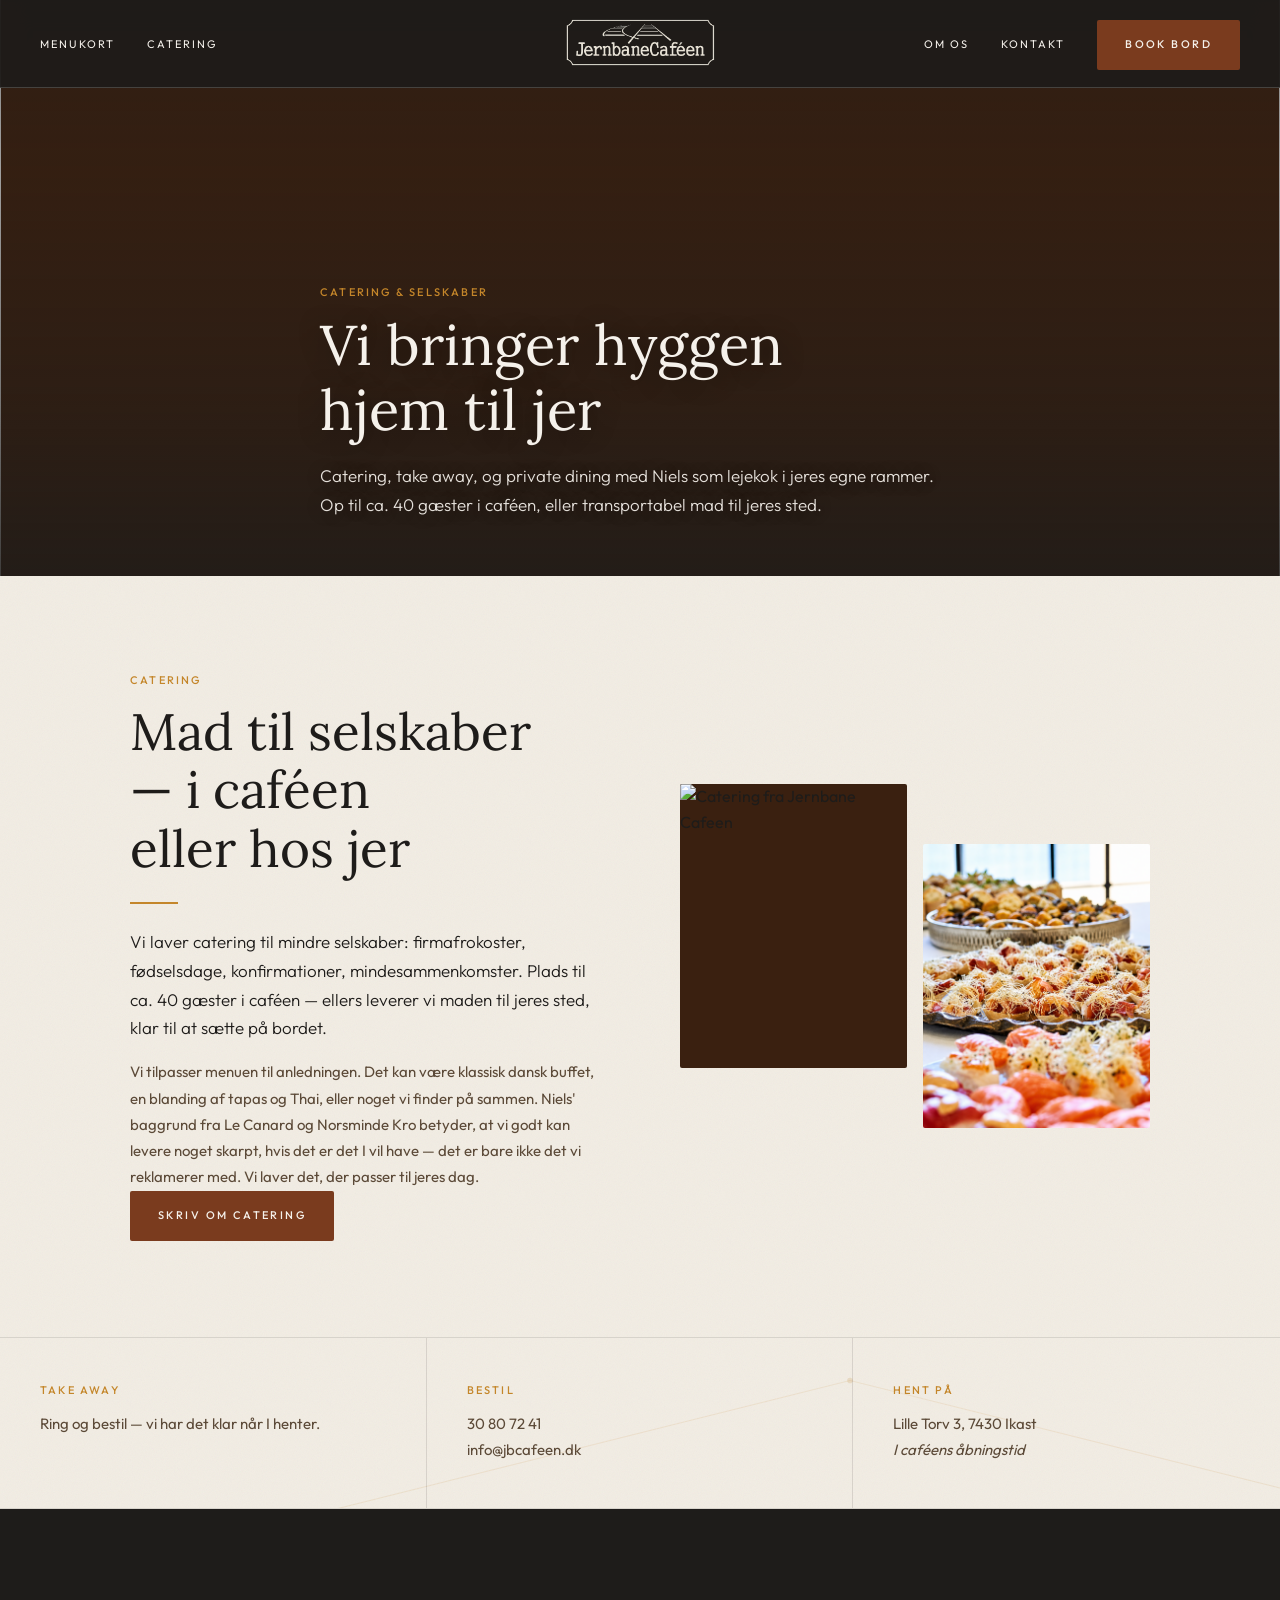
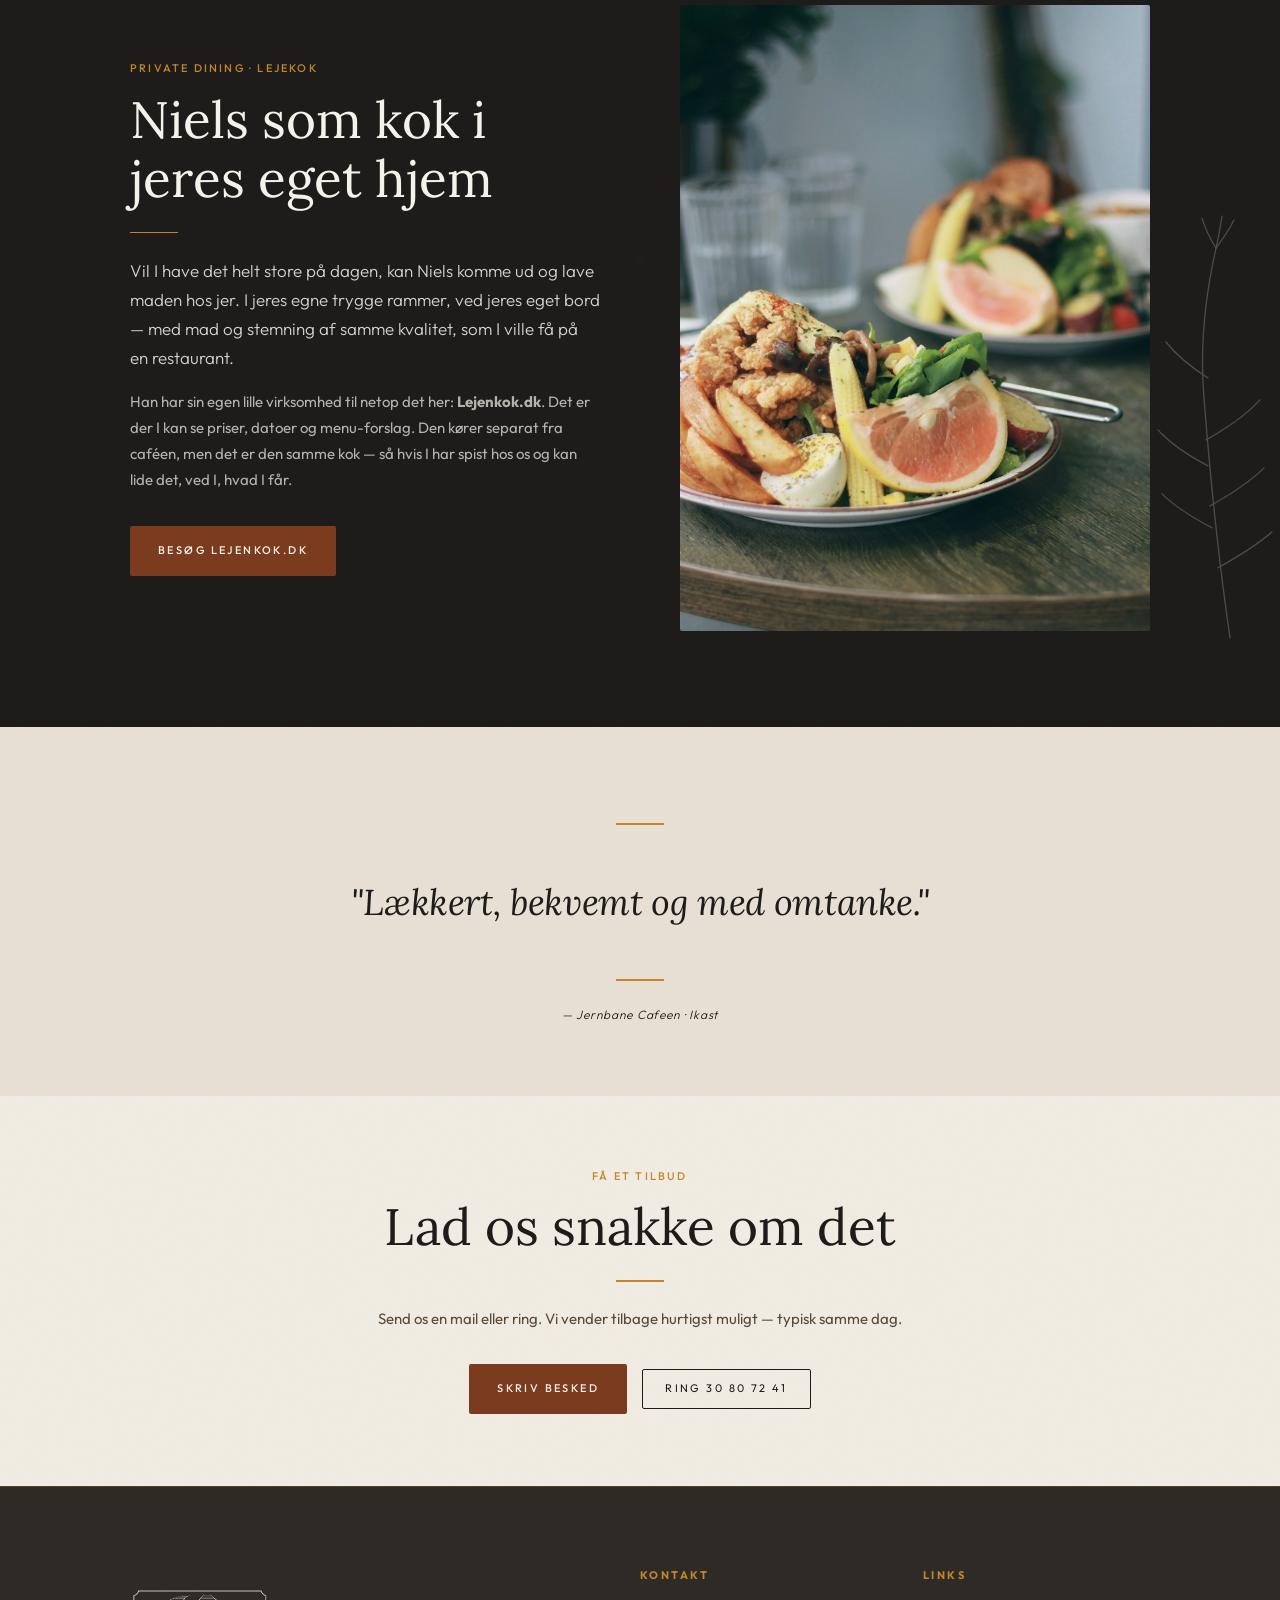
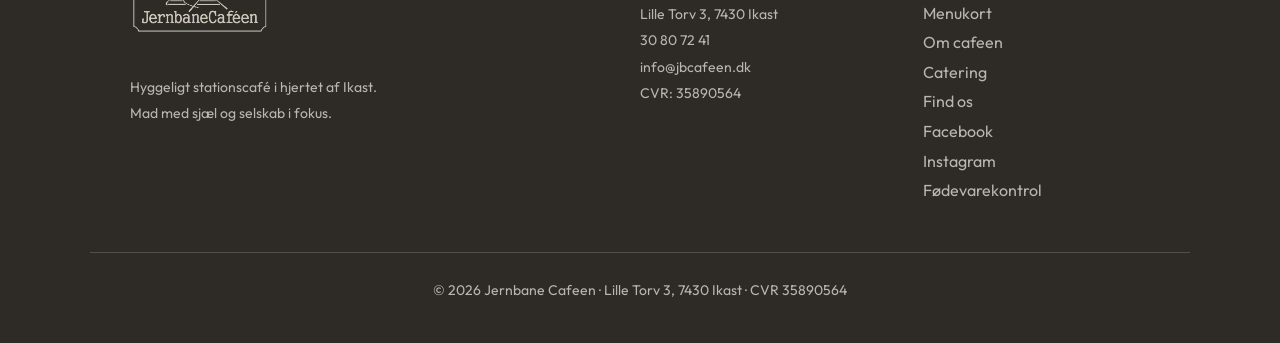
==== catering.html @ 991ec47a "[verified] Add Jernbanecafeen SEO go-live package" ====
<!DOCTYPE html>
<html lang="da">
<head>
  <meta charset="UTF-8">
  <meta name="viewport" content="width=device-width, initial-scale=1.0">
  <title>Catering, private dining og lejekok — Jernbane Cafeen i Ikast</title>
  <meta name="description" content="Catering til selskaber, take away og private dining med Niels som lejekok i jeres hjem. Plads til ca. 40 gæster i caféen. Lille Torv 3, 7430 Ikast.">
  <link rel="canonical" href="https://jbcafeen.dk/catering.html">
  <meta property="og:type" content="website">
  <meta property="og:locale" content="da_DK">
  <meta property="og:site_name" content="Jernbane Cafeen">
  <meta property="og:url" content="https://jbcafeen.dk/catering.html">
  <meta property="og:title" content="Catering, private dining og lejekok — Jernbane Cafeen i Ikast">
  <meta property="og:description" content="Catering, take away og private dining til selskaber i caféen eller hos jer.">
  <meta property="og:image" content="https://jbcafeen.dk/billeder/mad-catering.png">
  <meta property="og:image:alt" content="Catering fra Jernbane Cafeen">
  <script type="application/ld+json">
  {
    "@context": "https://schema.org",
    "@type": "Restaurant",
    "@id": "https://jbcafeen.dk/#restaurant",
    "name": "Jernbane Cafeen",
    "url": "https://jbcafeen.dk/",
    "image": "https://jbcafeen.dk/billeder/hero-facade.png",
    "telephone": "+45 30 80 72 41",
    "email": "info@jbcafeen.dk",
    "address": {"@type": "PostalAddress", "streetAddress": "Lille Torv 3", "postalCode": "7430", "addressLocality": "Ikast", "addressCountry": "DK"},
    "geo": {"@type": "GeoCoordinates", "latitude": 56.14471, "longitude": 9.155242},
    "openingHoursSpecification": [
      {"@type": "OpeningHoursSpecification", "dayOfWeek": "Wednesday", "opens": "16:00", "closes": "20:00"},
      {"@type": "OpeningHoursSpecification", "dayOfWeek": ["Thursday", "Friday"], "opens": "12:00", "closes": "20:00"},
      {"@type": "OpeningHoursSpecification", "dayOfWeek": "Saturday", "opens": "12:00", "closes": "20:00"},
      {"@type": "OpeningHoursSpecification", "dayOfWeek": "Sunday", "opens": "12:00", "closes": "19:00"}
    ],
    "servesCuisine": ["Thai", "Danish"],
    "sameAs": ["https://www.instagram.com/jernbanecafeen_7430_ikast/", "https://www.findsmiley.dk/1355830"]
  }
  </script>
  <link rel="preconnect" href="https://fonts.googleapis.com">
  <link rel="preconnect" href="https://fonts.gstatic.com" crossorigin>
  <link href="https://fonts.googleapis.com/css2?family=Lora:ital,wght@0,400;0,500;1,400;1,500&family=Outfit:wght@300;400;500&display=swap" rel="stylesheet">
  <link rel="stylesheet" href="style.css">
</head>
<body>

  <!-- NAV -->
  <header class="nav" role="banner">
    <div class="nav-left">
      <a data-cms="linktekst" href="menu.html" class="nav-link">Menukort</a>
      <a data-cms="linktekst-2" href="catering.html" class="nav-link" aria-current="page">Catering</a>
    </div>
    <a href="index.html#top" class="nav-logo-link">
      <img data-cms="billede" src="billeder/jernbane-logo-lys.png" alt="Jernbane Cafeen" class="nav-logo" id="navLogo">
    </a>
    <div class="nav-right">
      <a data-cms="linktekst-3" href="om-os.html" class="nav-link">Om os</a>
      <a data-cms="linktekst-4" href="index.html#kontakt" class="nav-link">Kontakt</a>
      <a data-cms="linktekst-5" href="index.html#kontakt" class="btn-solid">Book bord</a>
    </div>
    <button class="burger" aria-label="Åbn menu" aria-expanded="false">
      <span></span><span></span><span></span>
    </button>
  </header>

  <main id="top">

    <!-- 1. SUBPAGE HERO -->
    <section class="subpage-hero" data-tone="dark" aria-label="Catering">
      <img data-cms="billede-2" src="billeder/mad-catering.png" alt="" data-parallax="0.10" style="background:#3A2010">
      <div class="subpage-hero-overlay"></div>
      <div class="subpage-hero-content reveal">
        <p data-cms="tekst" class="eyebrow">Catering & selskaber</p>
        <h1 data-cms="overskrift">Vi bringer hyggen hjem til jer</h1>
        <p data-cms="tekst-2" class="body-lg">Catering, take away, og private dining med Niels som lejekok i jeres egne rammer. Op til ca. 40 gæster i caféen, eller transportabel mad til jeres sted.</p>
      </div>
    </section>

    <!-- 2. CATERING -->
    <section class="section-pad" id="catering-tilbud" aria-label="Catering">
      <div class="col-wide om-grid">
        <div class="om-text reveal">
          <p data-cms="tekst-3" class="eyebrow">Catering</p>
          <h2 data-cms="overskrift-2">Mad til selskaber — i caféen eller hos jer</h2>
          <div class="separator"></div>
          <p data-cms="tekst-4" class="body-lg">Vi laver catering til mindre selskaber: firmafrokoster, fødselsdage, konfirmationer, mindesammenkomster. Plads til ca. 40 gæster i caféen — ellers leverer vi maden til jeres sted, klar til at sætte på bordet.</p>
          <p data-cms="tekst-5" class="body">Vi tilpasser menuen til anledningen. Det kan være klassisk dansk buffet, en blanding af tapas og Thai, eller noget vi finder på sammen. Niels' baggrund fra Le Canard og Norsminde Kro betyder, at vi godt kan levere noget skarpt, hvis det er det I vil have — det er bare ikke det vi reklamerer med. Vi laver det, der passer til jeres dag.</p>
          <a data-cms="linktekst-6" href="mailto:info@jbcafeen.dk?subject=Catering-forespørgsel" class="btn-solid">Skriv om catering</a>
        </div>
        <div class="pair offset-right reveal" data-delay="2">
          <div class="pair-frame">
            <img data-cms="billede-3" src="billeder/mad-catering.png" alt="Catering fra Jernbane Cafeen" loading="lazy" style="background:#3A2010">
          </div>
          <div class="pair-frame">
            <img data-cms="billede-4" src="billeder/mad-catering2.png" alt="Catering opstilling" loading="lazy" style="background:#2E2A26">
          </div>
        </div>
      </div>
    </section>

    <!-- 3. TAKE AWAY STRIP -->
    <section class="info-strip" aria-label="Take away">
      <div class="reveal" data-delay="1">
        <p data-cms="tekst-6" class="eyebrow">Take away</p>
        <p data-cms="tekst-7" class="body">Ring og bestil — vi har det klar når I henter.</p>
      </div>
      <div class="reveal" data-delay="2">
        <p data-cms="tekst-8" class="eyebrow">Bestil</p>
        <p data-cms="tekst-9" class="body"><a href="tel:30807241">30 80 72 41</a><br><a href="mailto:info@jbcafeen.dk">info@jbcafeen.dk</a></p>
      </div>
      <div class="reveal" data-delay="3">
        <p data-cms="tekst-10" class="eyebrow">Hent på</p>
        <p data-cms="tekst-11" class="body">Lille Torv 3, 7430 Ikast<br><em>I caféens åbningstid</em></p>
      </div>
    </section>

    <!-- 4. PRIVATE DINING / LEJEKOK -->
    <section class="catering-section section-pad" id="lejekok" data-tone="dark" aria-label="Private dining og lejekok">
      <div class="col-wide catering-grid">
        <div class="catering-text reveal-left">
          <p data-cms="tekst-12" class="eyebrow">Private dining · Lejekok</p>
          <h2 data-cms="overskrift-3">Niels som kok i jeres eget hjem</h2>
          <div class="separator"></div>
          <p data-cms="tekst-13" class="body-lg">Vil I have det helt store på dagen, kan Niels komme ud og lave maden hos jer. I jeres egne trygge rammer, ved jeres eget bord — med mad og stemning af samme kvalitet, som I ville få på en restaurant.</p>
          <p data-cms="tekst-14" class="body">Han har sin egen lille virksomhed til netop det her: <strong>Lejenkok.dk</strong>. Det er der I kan se priser, datoer og menu-forslag. Den kører separat fra caféen, men det er den samme kok — så hvis I har spist hos os og kan lide det, ved I, hvad I får.</p>
          <a data-cms="linktekst-7" href="https://www.lejenkok.dk" target="_blank" rel="noopener" class="btn-solid">Besøg Lejenkok.dk</a>
        </div>
        <div class="catering-image reveal-right">
          <div class="pair-frame">
            <img data-cms="billede-5" src="billeder/mad-restaurant.jpg" alt="Privat dining" loading="lazy" style="background:#2E2A26">
          </div>
        </div>
      </div>
    </section>

    <!-- 5. CITAT -->
    <section class="quote-section section-pad">
      <div class="col-narrow reveal">
        <div class="separator separator-center"></div>
        <blockquote data-cms="citat" class="quote-text">
          <em>"Lækkert, bekvemt og med omtanke."</em>
        </blockquote>
        <div class="separator separator-center"></div>
        <p data-cms="tekst-15" class="caption">— Jernbane Cafeen · Ikast</p>
      </div>
    </section>

    <!-- 6. CTA -->
    <section class="section-pad-sm" aria-label="Få et tilbud">
      <div class="col-narrow" style="text-align:center">
        <p data-cms="tekst-16" class="eyebrow">Få et tilbud</p>
        <h2 data-cms="overskrift-4">Lad os snakke om det</h2>
        <div class="separator separator-center"></div>
        <p data-cms="tekst-17" class="body">Send os en mail eller ring. Vi vender tilbage hurtigst muligt — typisk samme dag.</p>
        <p data-cms="tekst-18" style="margin-top:32px">
          <a href="mailto:info@jbcafeen.dk?subject=Catering-forespørgsel" class="btn-solid" style="margin-right:12px">Skriv besked</a>
          <a href="tel:30807241" class="btn-outline" style="border-color:var(--c-ink); color:var(--c-ink)">Ring 30 80 72 41</a>
        </p>
      </div>
    </section>

  </main>

  <!-- FOOTER -->
  <footer class="footer" data-tone="dark" aria-label="Sidefod">
    <div class="footer-grid">
      <div>
        <img data-cms="billede-6" src="billeder/jernbane-logo-creme.png" alt="Jernbane Cafeen" class="footer-logo">
        <p data-cms="tekst-19">Hyggeligt stationscafé i hjertet af Ikast.<br>Mad med sjæl og selskab i fokus.</p>
      </div>
      <div>
        <h4 data-cms="lille-overskrift">Kontakt</h4>
        <address>
          Lille Torv 3, 7430 Ikast<br>
          <a data-cms="linktekst-8" href="tel:30807241">30 80 72 41</a><br>
          <a data-cms="linktekst-9" href="mailto:info@jbcafeen.dk">info@jbcafeen.dk</a><br>
          CVR: 35890564
        </address>
      </div>
      <div>
        <h4 data-cms="lille-overskrift-2">Links</h4>
        <nav aria-label="Footer navigation">
          <a data-cms="linktekst-10" href="menu.html">Menukort</a>
          <a data-cms="linktekst-11" href="om-os.html">Om cafeen</a>
          <a data-cms="linktekst-12" href="catering.html">Catering</a>
          <a data-cms="linktekst-13" href="index.html#kontakt">Find os</a>
          <a data-cms="linktekst-14" href="https://www.facebook.com/profile.php?id=100094077635043" target="_blank" rel="noopener">Facebook</a>
          <a data-cms="linktekst-15" href="https://www.instagram.com/jernbanecafeen_7430_ikast/" target="_blank" rel="noopener">Instagram</a>
          <a data-cms="linktekst-16" href="https://www.findsmiley.dk/1355830" target="_blank" rel="noopener">Fødevarekontrol</a>
        </nav>
      </div>
    </div>
    <div class="footer-bottom">
      <p data-cms="tekst-20">&copy; 2026 Jernbane Cafeen · Lille Torv 3, 7430 Ikast · CVR 35890564</p>
    </div>
  </footer>

  <script src="main.js"></script>
</body>
</html>
---- style.css ----
/* ===== RESET & BASE ===== */
*, *::before, *::after { box-sizing: border-box; margin: 0; padding: 0; }
html { scroll-behavior: smooth; }
body { font-family: var(--f-body); background: var(--c-cream); color: var(--c-ink); line-height: 1.6; }
img { display: block; max-width: 100%; }
a { text-decoration: none; color: inherit; }
button { cursor: pointer; border: none; background: none; font: inherit; }

/* ===== VARIABLER ===== */
:root {
  --c-cream:       #F2EDE4;
  --c-cream-warm:  #E8E0D4;
  --c-ink:         #1E1C1A;
  --c-ink-soft:    #5C4A38;
  --c-light-text:  #F5F1EB;
  --c-dark:        #1E1C1A;
  --c-mid:         #2E2A26;
  --c-accent:      #C4862A;
  --c-cta:         #7A3B1E;
  --c-rule:        rgba(30, 28, 26, 0.12);
  --c-rule-light:  rgba(245, 241, 235, 0.18);

  --f-display: "Lora", Georgia, serif;
  --f-body:    "Outfit", -apple-system, "Helvetica Neue", sans-serif;

  --nav-h: 88px;
  --ease:  cubic-bezier(0.33, 1, 0.68, 1);
  --t-fast: 0.3s var(--ease);
  --t-slow: 0.7s var(--ease);

  --space-xs:  8px;
  --space-sm:  16px;
  --space-md:  24px;
  --space-lg:  40px;
  --space-xl:  64px;
  --space-2xl: 96px;
}

/* ===== ANIMATIONER ===== */
@keyframes heroIn {
  from { opacity: 0; transform: translateY(20px); }
  to   { opacity: 1; transform: none; }
}
@keyframes scrollArrow {
  0%   { opacity: 0; transform: translateY(-20px); }
  40%  { opacity: 1; transform: translateY(0); }
  100% { opacity: 0; transform: translateY(20px); }
}

/* ===== SCROLL-REVEAL ===== */
.reveal {
  opacity: 0;
  transform: translateY(24px);
  transition: opacity 0.8s var(--ease), transform 0.8s var(--ease);
}
.reveal.is-in { opacity: 1; transform: none; }
.reveal[data-delay="1"] { transition-delay: 0.10s; }
.reveal[data-delay="2"] { transition-delay: 0.20s; }
.reveal[data-delay="3"] { transition-delay: 0.30s; }
.reveal[data-delay="4"] { transition-delay: 0.40s; }

.reveal-left {
  opacity: 0;
  transform: translateX(-48px);
  transition: opacity 0.9s var(--ease), transform 0.9s var(--ease);
}
.reveal-right {
  opacity: 0;
  transform: translateX(48px);
  transition: opacity 0.9s var(--ease), transform 0.9s var(--ease);
}
.reveal-left.is-in, .reveal-right.is-in { opacity: 1; transform: none; }

.reveal-clip {
  clip-path: inset(0 0 100% 0);
  transition: clip-path 1.1s cubic-bezier(0.16, 1, 0.3, 1);
}
.reveal-clip.is-in { clip-path: inset(0 0 0% 0); }

/* ===== TYPOGRAFI ===== */
h1, h2, h3 { font-family: var(--f-display); font-weight: 400; text-wrap: balance; }
h2 { font-size: clamp(28px, 4vw, 52px); line-height: 1.15; }
h3 { font-size: 22px; line-height: 1.3; }

.eyebrow {
  font-family: var(--f-body);
  font-size: 11px;
  font-weight: 500;
  letter-spacing: 0.20em;
  text-transform: uppercase;
  color: var(--c-accent);
  margin-bottom: 12px;
}

.body-lg { font-size: 17px; font-weight: 300; line-height: 1.7; text-wrap: pretty; }
.body    { font-size: 15px; line-height: 1.75; color: var(--c-ink-soft); text-wrap: pretty; }
.caption { font-size: 12px; font-weight: 300; letter-spacing: 0.06em; font-style: italic; }

/* ===== SEPARATOR ===== */
.separator {
  width: 48px;
  height: 1.5px;
  background: var(--c-accent);
  margin: 24px 0;
}
.separator-center { margin-inline: auto; }

/* ===== KNAPPER ===== */
.btn-solid {
  display: inline-flex;
  align-items: center;
  height: 50px;
  padding: 0 28px;
  background: var(--c-cta);
  color: var(--c-light-text);
  font-family: var(--f-body);
  font-size: 11px;
  font-weight: 500;
  letter-spacing: 0.22em;
  text-transform: uppercase;
  border-radius: 2px;
  transition: opacity var(--t-fast);
}
.btn-solid:hover { opacity: 0.85; }

.btn-outline {
  display: inline-flex;
  align-items: center;
  height: 40px;
  padding: 0 22px;
  border: 1px solid currentColor;
  font-family: var(--f-body);
  font-size: 11px;
  letter-spacing: 0.22em;
  text-transform: uppercase;
  border-radius: 2px;
  transition: background var(--t-fast), color var(--t-fast);
}
.btn-outline:hover {
  background: var(--c-light-text);
  color: var(--c-ink);
}

.btn-ghost {
  display: inline-flex;
  align-items: center;
  gap: 12px;
  padding: 10px 0;
  font-family: var(--f-body);
  font-size: 11px;
  letter-spacing: 0.22em;
  text-transform: uppercase;
  color: var(--c-accent);
}
.btn-ghost .arrow {
  display: block;
  width: 28px;
  height: 1px;
  background: currentColor;
  transition: width 0.3s var(--ease);
}
.btn-ghost:hover .arrow { width: 44px; }

/* ===== LAYOUT ===== */
.section-pad    { padding: 96px 0; }
.section-pad-sm { padding: 72px 0; }
.col-narrow  { max-width: 640px;  margin-inline: auto; padding-inline: 24px; }
.col-medium  { max-width: 720px;  margin-inline: auto; padding-inline: 24px; }
.col-wide    { max-width: 1100px; margin-inline: auto; padding-inline: 40px; }

.section-header { margin-bottom: 56px; }

/* ===== NAVIGATION ===== */
.nav {
  position: fixed;
  top: 0; left: 0; right: 0;
  height: var(--nav-h);
  z-index: 100;
  display: grid;
  grid-template-columns: 1fr auto 1fr;
  align-items: center;
  padding: 0 40px;
  background: rgba(242, 237, 228, 0.92);
  backdrop-filter: blur(14px);
  -webkit-backdrop-filter: blur(14px);
  border-bottom: 1px solid var(--c-rule);
  opacity: 0;
  transform: translateY(-12px);
  transition: opacity 0.7s var(--ease), transform 0.7s var(--ease),
              background 0.4s var(--ease), border-color 0.4s var(--ease);
}
.nav.is-loaded { opacity: 1; transform: none; }
.nav.is-dark {
  background: rgba(30, 28, 26, 0.92);
  border-bottom-color: var(--c-rule-light);
}

.nav-left  { display: flex; gap: 32px; }
.nav-right { display: flex; gap: 32px; align-items: center; justify-content: flex-end; }
.nav-logo-link { justify-self: center; }
/* lys = 2048×2048 square, sign covers ~74% width × ~50% height centered in canvas */
/* creme = 1024×634 tight canvas, sign ~90% width. Both tuned to same visual sign size. */
.nav-logo { width: 155px; height: auto; margin-top: 0; transition: opacity 0.3s var(--ease), width 0.3s var(--ease); }
.nav.is-dark .nav-logo { width: 155px; height: auto; margin-top: -6px; }

.nav-link {
  position: relative;
  font-family: var(--f-body);
  font-size: 11px;
  letter-spacing: 0.18em;
  text-transform: uppercase;
  color: var(--c-ink);
  transition: color 0.3s;
}
.nav.is-dark .nav-link { color: var(--c-light-text); }
.nav-link::after {
  content: '';
  position: absolute;
  bottom: -2px; left: 0; right: 0;
  height: 1px;
  background: var(--c-accent);
  transform: scaleX(0);
  transform-origin: left;
  transition: transform 0.3s var(--ease);
}
.nav-link:hover::after { transform: scaleX(1); }

.burger {
  display: none;
  flex-direction: column;
  gap: 5px;
  width: 44px;
  height: 44px;
  padding: 10px 8px;
  color: var(--c-ink);
}
.nav.is-dark .burger { color: var(--c-light-text); }
.burger span {
  display: block;
  height: 1.5px;
  background: currentColor;
  transition: transform 0.3s var(--ease), opacity 0.3s;
}

/* ===== HERO ===== */
.hero {
  display: grid;
  grid-template-columns: 40fr 60fr;
  min-height: 100svh;
  padding-top: var(--nav-h);
}
.hero-left {
  position: relative;
  overflow: hidden;
}
.hero-left img {
  position: absolute;
  inset: 0;
  width: 100%;
  height: 115%;
  object-fit: cover;
  will-change: transform;
}
.hero-overlay {
  position: absolute;
  inset: 0;
  background: linear-gradient(
    180deg,
    rgba(30, 28, 26, 0.30),
    transparent 25%,
    transparent 60%,
    rgba(30, 28, 26, 0.65)
  );
}
.hero-tagline {
  position: absolute;
  bottom: 44px; left: 48px; right: 48px;
  font-family: var(--f-display);
  font-size: clamp(22px, 3vw, 38px);
  color: var(--c-light-text);
  text-shadow: 0 2px 32px rgba(0, 0, 0, 0.60);
  line-height: 1.35;
  animation: heroIn 1.2s var(--ease) 0.9s both;
}
.hero-tagline em {
  font-style: italic;
  color: rgba(196, 134, 42, 0.9);
}
.hero-right {
  display: flex;
  flex-direction: column;
  align-items: center;
  justify-content: center;
  text-align: center;
  padding: 80px 56px;
  background: var(--c-dark);
  color: var(--c-light-text);
  gap: 28px;
  animation: heroIn 1.2s var(--ease) 0.45s both;
}
.hero-logo {
  width: clamp(240px, 24vw, 360px);
  height: auto;
  margin-bottom: 28px;
}
.hero-right .eyebrow { color: var(--c-accent); margin-bottom: 0; }
.hero-right .body-lg {
  color: rgba(245, 241, 235, 0.85);
  font-size: clamp(18px, 1.8vw, 22px);
}
.hero-right .btn-outline {
  margin-top: 12px;
  color: var(--c-light-text);
  border-color: var(--c-light-text);
}
.hero-right .btn-outline:hover {
  background: var(--c-light-text);
  color: var(--c-ink);
  border-color: var(--c-light-text);
}

.scroll-cue {
  position: absolute;
  bottom: 24px;
  right: 24px;
}
.scroll-arrow {
  width: 1px; height: 38px;
  background: linear-gradient(to bottom, transparent, var(--c-light-text));
  animation: scrollArrow 2.4s var(--ease) infinite;
}

/* ===== INFO-STRIP ===== */
.info-strip {
  display: grid;
  grid-template-columns: repeat(3, 1fr);
  border-top: 1px solid var(--c-rule);
  border-bottom: 1px solid var(--c-rule);
}
.info-strip > * {
  padding: 44px 40px;
  border-right: 1px solid var(--c-rule);
  transition: background 0.35s var(--ease);
}
.info-strip > *:last-child { border-right: none; }
.info-strip > *:hover { background: rgba(196,134,42,0.05); }
.info-strip .body { margin-top: 8px; }
.info-strip a { color: var(--c-ink-soft); transition: color 0.3s; }
.info-strip a:hover { color: var(--c-accent); }

/* ===== OM CAFEEN ===== */
.om-grid {
  display: grid;
  grid-template-columns: 1fr 1fr;
  gap: 80px;
  align-items: center;
}
.om-text { max-width: 52ch; }
.om-text h2 { margin-bottom: 0; }
.om-text .body { margin-top: 16px; }
.om-text .btn-ghost { margin-top: 32px; }

/* ===== BILLEDPAR ===== */
.pair {
  display: grid;
  grid-template-columns: 1fr 1fr;
  gap: 16px;
}
.pair-frame {
  aspect-ratio: 4 / 5;
  overflow: hidden;
  border-radius: 2px;
}
.pair-frame img {
  width: 100%; height: 100%;
  object-fit: cover;
  display: block;
  transform: scale(1.08);
  transition: transform 1.6s cubic-bezier(0.16, 1, 0.3, 1);
}
.is-in .pair-frame img,
.reveal-right.is-in .pair-frame img { transform: scale(1.0); }
.pair-frame:hover img { transform: scale(1.04) !important; }
.pair.offset-right .pair-frame:last-child { margin-top: 60px; }
.pair.offset-left  .pair-frame:first-child { margin-top: 60px; }

/* ===== MENU-GRID ===== */
.menu-grid {
  display: grid;
  grid-template-columns: repeat(3, 1fr);
  border-top: 1px solid var(--c-rule);
  border-bottom: 1px solid var(--c-rule);
}
.menu-card {
  padding: 48px 40px;
  border-right: 1px solid var(--c-rule);
  transition: background 0.3s var(--ease);
}
.menu-card:last-child { border-right: none; }
.menu-card:hover { background: rgba(196, 134, 42, 0.06); }

.menu-card--featured {
  position: relative;
  background: rgba(196, 134, 42, 0.04);
}
.menu-card--featured::before {
  content: '';
  position: absolute;
  top: 0; left: 0; right: 0;
  height: 2px;
  background: var(--c-accent);
}
.menu-badge {
  position: absolute;
  top: 16px;
  right: 24px;
  font-family: var(--f-body);
  font-size: 10px;
  font-weight: 500;
  letter-spacing: 0.18em;
  text-transform: uppercase;
  padding: 5px 10px;
  background: var(--c-accent);
  color: var(--c-light-text);
  border-radius: 2px;
  z-index: 2;
}
.menu-num {
  display: block;
  font-family: var(--f-display);
  font-size: 48px;
  font-weight: 400;
  line-height: 1;
  color: var(--c-accent);
  opacity: 0.28;
  margin-bottom: 20px;
  letter-spacing: -0.02em;
}
.menu-card h3 { margin-bottom: 0; }
.menu-card .body { margin-top: 12px; margin-bottom: 24px; }

/* ===== WIDE PHOTO ===== */
.wide-photo {
  position: relative;
  height: 60vh;
  min-height: 320px;
  overflow: hidden;
}
.wide-photo img {
  position: absolute;
  inset: 0;
  width: 100%; height: 115%;
  object-fit: cover;
  will-change: transform;
}
.wide-photo::after {
  content: '';
  position: absolute;
  inset: 0;
  background: linear-gradient(
    180deg,
    rgba(30, 28, 26, 0.20),
    transparent 30%,
    transparent 65%,
    rgba(30, 28, 26, 0.50)
  );
}
.wide-caption {
  position: absolute;
  bottom: 28px;
  left: 44px;
  color: var(--c-light-text);
  opacity: 0.85;
  z-index: 1;
  font-family: var(--f-display);
  font-style: italic;
  font-size: 14px;
  letter-spacing: 0.02em;
}

/* ===== CATERING ===== */
.catering-section {
  background: var(--c-dark);
  color: var(--c-light-text);
}
.catering-section .eyebrow { color: var(--c-accent); }
.catering-section h2 { color: var(--c-light-text); }
.catering-section .body-lg { color: rgba(245, 241, 235, 0.85); }
.catering-section .body { color: rgba(245, 241, 235, 0.70); }
.catering-grid {
  display: grid;
  grid-template-columns: 1fr 1fr;
  gap: 80px;
  align-items: center;
}
.catering-text { max-width: 52ch; }
.catering-text h2 { margin-bottom: 0; }
.catering-text .body { margin-top: 16px; }
.catering-text .btn-solid { margin-top: 32px; }
.catering-image .pair-frame { aspect-ratio: 3 / 4; }

/* ===== ANMELDELSER ===== */
.reviews-section { background: var(--c-cream-warm); overflow: hidden; }
.reviews-header { margin-bottom: 56px; }

.counter-num {
  display: inline-block;
  font-variant-numeric: tabular-nums;
}

.reviews-marquee-outer {
  width: 100%;
  overflow: hidden;
  padding: 8px 0 16px;
  -webkit-mask-image: linear-gradient(90deg, transparent 0%, black 8%, black 92%, transparent 100%);
  mask-image: linear-gradient(90deg, transparent 0%, black 8%, black 92%, transparent 100%);
}
.reviews-marquee {
  display: flex;
  gap: 28px;
  width: max-content;
  animation: marqueeScroll 50s linear infinite;
  cursor: grab;
}
.reviews-marquee:hover { animation-play-state: paused; }
@keyframes marqueeScroll {
  from { transform: translateX(0); }
  to   { transform: translateX(-50%); }
}

.review-card {
  flex: 0 0 400px;
  box-sizing: border-box;
}
.review-card-inner {
  background: var(--c-cream);
  border: 1px solid var(--c-rule);
  border-radius: 2px;
  padding: 44px 36px 36px;
  height: 100%;
  position: relative;
  transition: border-color 0.3s var(--ease), transform 0.4s var(--ease), box-shadow 0.4s var(--ease);
}
.review-card-inner:hover {
  border-color: var(--c-accent);
  transform: translateY(-4px);
  box-shadow: 0 12px 40px rgba(30,28,26,0.08);
}
.review-card-inner::before {
  content: '\201C';
  font-family: var(--f-display);
  font-size: 120px;
  color: var(--c-accent);
  opacity: 0.18;
  position: absolute;
  top: -4px;
  left: 20px;
  line-height: 1;
  pointer-events: none;
}

.review-stars {
  display: flex;
  gap: 4px;
  margin-bottom: 20px;
}
.review-star {
  width: 11px;
  height: 11px;
  background: var(--c-accent);
  clip-path: polygon(50% 0%, 61% 35%, 98% 35%, 68% 57%, 79% 91%, 50% 70%, 21% 91%, 32% 57%, 2% 35%, 39% 35%);
}

.review-text {
  font-family: var(--f-display);
  font-style: italic;
  font-size: 15px;
  line-height: 1.8;
  color: var(--c-ink);
  margin-bottom: 24px;
}

.review-sep {
  width: 32px;
  height: 1px;
  background: var(--c-accent);
  margin-bottom: 14px;
  opacity: 0.5;
}

.review-author {
  font-family: var(--f-body);
  font-size: 11px;
  letter-spacing: 0.16em;
  text-transform: uppercase;
  color: var(--c-ink-soft);
}

.review-platform {
  font-family: var(--f-body);
  font-size: 11px;
  color: var(--c-accent);
  opacity: 0.7;
  margin-top: 4px;
}

/* ===== CITAT ===== */
.quote-section { text-align: center; background: var(--c-cream-warm); padding: 72px 0; }
.quote-text {
  font-family: var(--f-display);
  font-style: italic;
  font-size: clamp(22px, 3.2vw, 36px);
  color: var(--c-ink);
  line-height: 1.4;
  padding: 28px 0;
  letter-spacing: -0.01em;
}

/* ===== KONTAKT ===== */
.kontakt-grid {
  display: grid;
  grid-template-columns: 1fr 1fr 1fr;
  gap: 56px;
  align-items: start;
}
.kontakt-info h2 { margin-bottom: 0; }
.kontakt-info address { font-style: normal; margin-top: 8px; }
.kontakt-info .body { margin-bottom: 4px; }
.kontakt-info a { color: var(--c-ink-soft); transition: color 0.3s; }
.kontakt-info a:hover { color: var(--c-accent); }
.maps-link { margin-top: 24px; }

.form { display: flex; flex-direction: column; gap: 20px; }
.form-group { display: flex; flex-direction: column; gap: 6px; }
.form-label {
  font-family: var(--f-body);
  font-size: 11px;
  letter-spacing: 0.16em;
  text-transform: uppercase;
  font-weight: 500;
  color: var(--c-ink-soft);
}
.form-input {
  font-family: var(--f-body);
  font-size: 15px;
  padding: 12px 16px;
  border: 1px solid var(--c-rule);
  background: transparent;
  color: var(--c-ink);
  border-radius: 2px;
  transition: border-color 0.3s;
  outline: none;
  width: 100%;
}
.form-input:focus { border-color: var(--c-accent); box-shadow: 0 0 0 3px rgba(196,134,42,0.10); }
.form-input::placeholder { color: rgba(92,74,56,0.4); }
.form-textarea { resize: vertical; min-height: 120px; }

.kontakt-kort {
  height: 400px;
  border-radius: 2px;
  overflow: hidden;
  border: 1px solid var(--c-rule);
}
.kontakt-kort iframe { display: block; }

/* ===== FOOTER ===== */
.footer {
  background: var(--c-mid);
  color: var(--c-light-text);
  padding: 80px 0 40px;
  border-top: 1px solid rgba(196, 134, 42, 0.25);
}
.footer-grid {
  display: grid;
  grid-template-columns: 2fr 1fr 1fr;
  gap: 56px;
  max-width: 1100px;
  margin-inline: auto;
  padding-inline: 40px;
}
.footer-logo {
  width: 140px;
  height: auto;
  opacity: 0.85;
  margin-bottom: 20px;
}
.footer h4 {
  font-family: var(--f-body);
  font-size: 11px;
  letter-spacing: 0.22em;
  text-transform: uppercase;
  color: var(--c-accent);
  margin-bottom: 16px;
}
.footer p, .footer address {
  font-style: normal;
  color: rgba(245, 241, 235, 0.70);
  font-size: 14px;
  line-height: 1.9;
}
.footer a { color: rgba(245, 241, 235, 0.70); transition: color 0.3s; }
.footer a:hover { color: var(--c-light-text); }
.footer nav { display: flex; flex-direction: column; gap: 4px; }
.footer-bottom {
  border-top: 1px solid var(--c-rule-light);
  margin-top: 48px;
  padding-top: 24px;
  text-align: center;
  font-size: 12px;
  color: rgba(245, 241, 235, 0.40);
  max-width: 1100px;
  margin-inline: auto;
  padding-inline: 40px;
}

/* ===== MOBIL-DRAWER ===== */
.nav-drawer {
  position: fixed;
  inset: 0;
  z-index: 200;
  background: var(--c-dark);
  display: flex;
  flex-direction: column;
  align-items: center;
  justify-content: center;
  gap: 32px;
  opacity: 0;
  pointer-events: none;
  transition: opacity 0.4s var(--ease);
}
.nav-drawer.is-open { opacity: 1; pointer-events: auto; }
.drawer-close {
  position: absolute;
  top: 24px; right: 24px;
  width: 44px; height: 44px;
  font-size: 28px;
  color: var(--c-light-text);
  line-height: 44px;
  text-align: center;
}
.nav-drawer a {
  font-size: 24px;
  font-family: var(--f-display);
  color: var(--c-light-text);
  transition: color 0.3s;
}
.nav-drawer a:hover { color: var(--c-accent); }
.nav-drawer .btn-solid { font-size: 11px; font-family: var(--f-body); }

/* ===== RESPONSIVE ===== */
@media (max-width: 1040px) {
  .nav-left, .nav-right { display: none; }
  .burger { display: flex; }
  .nav { grid-template-columns: auto 1fr; gap: 0; }
  .nav-logo-link { justify-self: start; }
  .burger { margin-left: auto; }
}

@media (max-width: 880px) {
  .hero { grid-template-columns: 1fr; padding-top: 0; min-height: auto; }
  .hero-left { aspect-ratio: 4/3; min-height: 300px; }
  .hero-right { padding: 56px 28px; animation: none; opacity: 1; transform: none; }
  /* Skjul det store hero-logo på mobil — nav-logoet er nok */
  .hero-right .hero-logo { display: none; }

  .om-grid { grid-template-columns: 1fr; gap: 48px; }
  .pair.offset-right .pair-frame:last-child,
  .pair.offset-left  .pair-frame:first-child { margin-top: 0; }

  .catering-grid { grid-template-columns: 1fr; gap: 48px; }
  .catering-image { display: none; }

  /* Reviews-marquee: fast pixel-bredde så cards ikke kollapser */
  .review-card { flex: 0 0 280px; }
  .review-card-inner { padding: 32px 24px 28px; }

  .kontakt-grid { grid-template-columns: 1fr; gap: 48px; }
  .kontakt-kort { height: 280px; }

  .footer-grid { grid-template-columns: 1fr 1fr; gap: 36px; }
}

@media (max-width: 720px) {
  .info-strip { grid-template-columns: 1fr; }
  .info-strip > * {
    border-right: none;
    border-bottom: 1px solid var(--c-rule);
    padding: 32px 24px;
  }
  .info-strip > *:last-child { border-bottom: none; }
}

@media (max-width: 680px) {
  .menu-grid { grid-template-columns: 1fr; }
  .menu-card { border-right: none; border-bottom: 1px solid var(--c-rule); }
  .menu-card:last-child { border-bottom: none; }

  .col-wide { padding-inline: 20px; }
  .section-pad { padding: 64px 0; }
  .section-pad-sm { padding: 48px 0; }
}

@media (max-width: 600px) {
  .footer-grid { grid-template-columns: 1fr; }
  .footer-grid, .footer-bottom { padding-inline: 24px; }
  .pair { grid-template-columns: 1fr; }
  .pair-frame { aspect-ratio: 4/3; }
  .review-card-inner { padding: 32px 24px 28px; }
}

/* ===== ORNAMENTS: GRAIN + RAILWAY + BOTANICAL ===== */

/* Grain noise — all creme sections */
.section-pad, .section-pad-sm, .info-strip, .quote-section {
  position: relative;
}
.section-pad::before, .section-pad-sm::before,
.info-strip::before, .quote-section::before {
  content: '';
  position: absolute;
  inset: 0;
  background-image: url("data:image/svg+xml,%3Csvg viewBox='0 0 256 256' xmlns='http://www.w3.org/2000/svg'%3E%3Cfilter id='n'%3E%3CfeTurbulence type='fractalNoise' baseFrequency='0.85' numOctaves='4' stitchTiles='stitch'/%3E%3C/filter%3E%3Crect width='100%25' height='100%25' filter='url(%23n)'/%3E%3C/svg%3E");
  background-size: 200px 200px;
  opacity: 0.055;
  pointer-events: none;
  z-index: 0;
}

/* Railway tracks — dark sections */
.catering-section, .hero { position: relative; }
.catering-section::before, .hero::before {
  content: '';
  position: absolute;
  inset: 0;
  background-image: url("data:image/svg+xml,%3Csvg viewBox='0 0 800 600' xmlns='http://www.w3.org/2000/svg' fill='none'%3E%3Cline x1='400' y1='220' x2='-60' y2='700' stroke='%23F5F1EB' stroke-width='1.2' opacity='0.07'/%3E%3Cline x1='400' y1='220' x2='860' y2='700' stroke='%23F5F1EB' stroke-width='1.2' opacity='0.07'/%3E%3Cline x1='400' y1='220' x2='-60' y2='700' stroke='%23C4862A' stroke-width='0.6' opacity='0.10'/%3E%3Cline x1='400' y1='220' x2='860' y2='700' stroke='%23C4862A' stroke-width='0.6' opacity='0.10'/%3E%3Cline x1='335' y1='290' x2='465' y2='290' stroke='%23F5F1EB' stroke-width='0.8' opacity='0.05'/%3E%3Cline x1='300' y1='340' x2='500' y2='340' stroke='%23F5F1EB' stroke-width='0.8' opacity='0.04'/%3E%3Cline x1='255' y1='400' x2='545' y2='400' stroke='%23F5F1EB' stroke-width='0.8' opacity='0.035'/%3E%3Cline x1='195' y1='470' x2='605' y2='470' stroke='%23F5F1EB' stroke-width='0.8' opacity='0.03'/%3E%3Ccircle cx='400' cy='220' r='2.5' fill='%23C4862A' opacity='0.25'/%3E%3C/svg%3E");
  background-size: cover;
  background-position: center top;
  pointer-events: none;
  z-index: 0;
}

/* Railway tracks on light sections (amber on creme) */
.info-strip { position: relative; }
.info-strip::after {
  content: '';
  position: absolute;
  inset: 0;
  background-image: url("data:image/svg+xml,%3Csvg viewBox='0 0 1200 120' xmlns='http://www.w3.org/2000/svg' fill='none'%3E%3Cline x1='600' y1='30' x2='0' y2='180' stroke='%23C4862A' stroke-width='0.8' opacity='0.12'/%3E%3Cline x1='600' y1='30' x2='1200' y2='180' stroke='%23C4862A' stroke-width='0.8' opacity='0.12'/%3E%3Ccircle cx='600' cy='30' r='2' fill='%23C4862A' opacity='0.18'/%3E%3C/svg%3E");
  background-size: cover;
  pointer-events: none;
  z-index: 0;
}

/* Botanical — left edge of om and menu sections */
#om, #menu { position: relative; overflow: hidden; }
#om::after, #menu::after {
  content: '';
  position: absolute;
  left: 0; top: 0; bottom: 0;
  width: 180px;
  background-image: url("data:image/svg+xml,%3Csvg viewBox='0 0 180 600' xmlns='http://www.w3.org/2000/svg' fill='none'%3E%3Cg stroke='%23C4862A' stroke-width='1.4' stroke-linecap='round' opacity='0.28'%3E%3Cpath d='M 50 620 Q 68 500 80 370 Q 88 300 70 220'/%3E%3Cpath d='M 64 540 Q 28 520 10 502'/%3E%3Cpath d='M 72 475 Q 36 456 18 436'/%3E%3Cpath d='M 77 410 Q 42 390 26 368'/%3E%3Cpath d='M 79 345 Q 48 324 34 300'/%3E%3Cpath d='M 68 515 Q 102 496 118 478'/%3E%3Cpath d='M 74 452 Q 108 432 122 412'/%3E%3Cpath d='M 77 388 Q 110 368 124 348'/%3E%3Cpath d='M 70 220 Q 66 200 62 186'/%3E%3Cpath d='M 70 220 Q 58 204 52 190'/%3E%3Cpath d='M 70 220 Q 80 202 86 188'/%3E%3Cpath d='M 70 220 Q 84 206 92 194'/%3E%3C/g%3E%3C/svg%3E");
  background-repeat: no-repeat;
  background-size: 180px 100%;
  pointer-events: none;
  z-index: 0;
  opacity: 1;
}

/* Botanical right edge on catering */
.catering-section::after {
  content: '';
  position: absolute;
  right: 0; top: 0; bottom: 0;
  width: 160px;
  background-image: url("data:image/svg+xml,%3Csvg viewBox='0 0 160 600' xmlns='http://www.w3.org/2000/svg' fill='none'%3E%3Cg stroke='%23F5F1EB' stroke-width='1.3' stroke-linecap='round' opacity='0.22'%3E%3Cpath d='M 110 620 Q 94 510 84 380 Q 78 310 96 230'/%3E%3Cpath d='M 98 550 Q 134 530 152 514'/%3E%3Cpath d='M 90 488 Q 126 468 144 450'/%3E%3Cpath d='M 86 422 Q 122 402 140 382'/%3E%3Cpath d='M 88 360 Q 60 342 46 324'/%3E%3Cpath d='M 92 510 Q 58 492 42 476'/%3E%3Cpath d='M 88 448 Q 54 430 38 412'/%3E%3Cpath d='M 96 230 Q 100 212 102 198'/%3E%3Cpath d='M 96 230 Q 86 214 82 200'/%3E%3Cpath d='M 96 230 Q 108 214 114 202'/%3E%3C/g%3E%3C/svg%3E");
  background-repeat: no-repeat;
  background-size: 160px 100%;
  pointer-events: none;
  z-index: 0;
}

/* Grain on dark sections too */
.catering-section::before, .hero::before {
  /* railway already uses ::before — add grain via filter overlay */
}
.catering-section > *, .hero > * { position: relative; z-index: 1; }
#om > *, #menu > * { position: relative; z-index: 1; }
.section-pad > *, .section-pad-sm > *, .info-strip > *, .quote-section > * {
  position: relative; z-index: 1;
}

/* ===== GRID OVERFLOW HARDENING ===== */
.om-grid > *, .catering-grid > *, .kontakt-grid > *, .footer-grid > * {
  min-width: 0;
}

/* ===== REVIEW TEXT OVERFLOW ===== */
.review-text {
  overflow-wrap: break-word;
  word-break: break-word;
}

/* ===== FOCUS VISIBLE ===== */
:focus-visible {
  outline: 2px solid var(--c-accent);
  outline-offset: 3px;
  border-radius: 2px;
}
.btn-solid:focus-visible,
.btn-outline:focus-visible,
.btn-ghost:focus-visible {
  outline-offset: 4px;
}
.form-input:focus-visible {
  outline: none;
  border-color: var(--c-accent);
  box-shadow: 0 0 0 3px rgba(196,134,42,0.15);
}
.nav-link:focus-visible {
  outline-offset: 6px;
}

/* ===== WIDE-PHOTO CAPTION MOBILE ===== */
@media (max-width: 680px) {
  .wide-caption { left: 20px; }
}

/* ===== REDUCED MOTION ===== */
@media (prefers-reduced-motion: reduce) {
  *, *::before, *::after {
    animation-duration: 0.01ms !important;
    animation-iteration-count: 1 !important;
    transition-duration: 0.01ms !important;
  }
  .reveal, .reveal-left, .reveal-right, .reveal-clip {
    opacity: 1;
    transform: none;
    clip-path: none;
  }
  .reviews-marquee { animation: none; }
  .hero-left img, .wide-photo img { transform: none !important; }
  .pair-frame img { transform: scale(1) !important; }
  .scroll-arrow { animation: none; }
}

/* ===== SUBPAGE HERO (om-os, catering) =====
   Smaller than landing hero. Background image with overlay, centered text on top. */
.subpage-hero {
  position: relative;
  height: 64svh;
  min-height: 420px;
  max-height: 620px;
  overflow: hidden;
  display: flex;
  align-items: flex-end;
  padding-top: var(--nav-h);
}
.subpage-hero > img {
  position: absolute;
  inset: 0;
  width: 100%;
  height: 115%;
  object-fit: cover;
  will-change: transform;
}
.subpage-hero-overlay {
  position: absolute;
  inset: 0;
  background: linear-gradient(
    180deg,
    rgba(30, 28, 26, 0.35) 0%,
    rgba(30, 28, 26, 0.20) 30%,
    rgba(30, 28, 26, 0.45) 70%,
    rgba(30, 28, 26, 0.80) 100%
  );
}
.subpage-hero-content {
  position: relative;
  z-index: 1;
  max-width: 720px;
  margin-inline: auto;
  padding: 56px 40px;
  color: var(--c-light-text);
  text-align: left;
  width: 100%;
}
.subpage-hero-content .eyebrow { color: var(--c-accent); }
.subpage-hero-content h1 {
  font-family: var(--f-display);
  font-size: clamp(32px, 5vw, 56px);
  line-height: 1.15;
  font-weight: 400;
  color: var(--c-light-text);
  margin-bottom: 20px;
  text-shadow: 0 2px 24px rgba(0, 0, 0, 0.45);
}
.subpage-hero-content .body-lg {
  color: rgba(245, 241, 235, 0.92);
  max-width: 56ch;
  text-shadow: 0 1px 16px rgba(0, 0, 0, 0.4);
}

@media (max-width: 720px) {
  .subpage-hero {
    height: auto;
    min-height: 360px;
    align-items: center;
    padding-top: calc(var(--nav-h) + 32px);
    padding-bottom: 48px;
  }
  .subpage-hero-content { padding: 32px 24px; }
}

/* ===== DAGENS RET CARD (placeholder før Notion integration) ===== */
.dagens-ret-card {
  background: #FFFFFF;
  border: 1px solid var(--c-rule);
  border-radius: 2px;
  padding: 32px;
  display: grid;
  grid-template-columns: 1.3fr 1fr;
  gap: 32px;
  align-items: center;
  position: relative;
  z-index: 1;
}
.dagens-ret-card-text h2 {
  font-size: clamp(24px, 3.2vw, 36px);
  line-height: 1.2;
  margin-bottom: 0;
}
.dagens-ret-card-text .body-lg { margin-top: 16px; }
.dagens-ret-card-text a {
  color: var(--c-accent);
  border-bottom: 1px solid currentColor;
  transition: opacity 0.3s;
}
.dagens-ret-card-text a:hover { opacity: 0.75; }

.dagens-ret-card-image {
  aspect-ratio: 4/3;
  background: linear-gradient(135deg, #C8A878, #5C4A38);
  border-radius: 2px;
  overflow: hidden;
  position: relative;
  display: flex;
  align-items: center;
  justify-content: center;
}
.dagens-ret-card-image-placeholder {
  text-align: center;
  padding: 24px;
  color: rgba(245, 241, 235, 0.85);
  font-size: 13px;
  letter-spacing: 0.06em;
  font-family: var(--f-body);
}
.dagens-ret-card-image-placeholder em {
  font-size: 11px;
  opacity: 0.7;
  display: inline-block;
  margin-top: 4px;
}
@media (max-width: 720px) {
  .dagens-ret-card {
    grid-template-columns: 1fr;
    gap: 20px;
    padding: 24px;
  }
}

/* ===== THAI-STRIP (lille integreret editorial på forsiden) ===== */
.thai-strip {
  display: grid;
  grid-template-columns: 1.2fr 1fr;
  gap: 56px;
  align-items: center;
  position: relative;
  z-index: 1;
}
.thai-strip-text { max-width: 56ch; }
.thai-strip-text h2 { margin-bottom: 0; font-size: clamp(24px, 3.2vw, 38px); }
.thai-strip-text .body-lg { margin-top: 16px; }
.thai-strip-text .btn-ghost { margin-top: 24px; }
.thai-strip-image .pair-frame {
  aspect-ratio: 4/3;
  border-radius: 2px;
}
@media (max-width: 880px) {
  .thai-strip { grid-template-columns: 1fr; gap: 32px; }
  .thai-strip-image .pair-frame { aspect-ratio: 4/3; }
}

/* ===== MENU TABS (mobil) ===== */
.menu-tabs {
  display: none;
  grid-template-columns: 1fr 1fr;
  border: 1px solid var(--c-rule);
  border-radius: 2px;
  overflow: hidden;
  margin-bottom: 32px;
}
.menu-tab {
  font-family: var(--f-body);
  font-size: 11px;
  letter-spacing: 0.20em;
  text-transform: uppercase;
  font-weight: 500;
  padding: 16px 20px;
  background: transparent;
  color: var(--c-ink-soft);
  cursor: pointer;
  border: none;
  border-right: 1px solid var(--c-rule);
  transition: background 0.3s var(--ease), color 0.3s;
}
.menu-tab:last-child { border-right: none; }
.menu-tab.is-active {
  background: var(--c-ink);
  color: var(--c-light-text);
}
.menu-tab:hover:not(.is-active) {
  background: rgba(196, 134, 42, 0.06);
  color: var(--c-ink);
}

/* ===== MENU COLS (to spalter på desktop) ===== */
.menu-cols {
  display: grid;
  grid-template-columns: 1fr 1fr;
  gap: 48px;
  align-items: flex-start;
  position: relative;
  z-index: 1;
}
.menu-col { min-width: 0; }
.menu-col .eyebrow { color: var(--c-accent); margin-bottom: 4px; }
.menu-col .menu-time {
  color: var(--c-ink-soft);
  font-family: var(--f-body);
  font-size: 11px;
  letter-spacing: 0.18em;
  text-transform: uppercase;
  font-style: normal;
  margin-bottom: 12px;
}
.menu-col .separator { margin: 0 0 24px; }

/* Menu items list — name + dotted leader + price */
.menu-items {
  list-style: none;
  padding: 0;
  margin: 0;
}
.menu-items li {
  display: flex;
  align-items: baseline;
  gap: 12px;
  padding: 10px 0;
}
.menu-items .item-name {
  flex: 0 1 auto;
  font-family: var(--f-body);
  font-size: 15px;
  color: var(--c-ink);
}
.menu-items .item-leader {
  flex: 1 1 auto;
  border-bottom: 1px dotted rgba(30, 28, 26, 0.30);
  height: 1em;
  min-width: 16px;
  align-self: flex-end;
  transform: translateY(-4px);
}
.menu-items .item-price {
  flex: 0 0 auto;
  font-family: var(--f-body);
  font-size: 15px;
  font-weight: 500;
  font-variant-numeric: tabular-nums;
  color: var(--c-ink);
  white-space: nowrap;
}
.menu-items .item-note {
  display: block;
  padding: 4px 0 12px;
  font-size: 13px;
  color: var(--c-ink-soft);
  font-style: italic;
}

/* På mobil: skift til tabs, skjul den ene kolonne ad gangen */
@media (max-width: 880px) {
  .menu-tabs { display: grid; }
  .menu-cols { grid-template-columns: 1fr; gap: 0; }
  .menu-col { display: none; }
  .menu-col.is-active { display: block; }
}
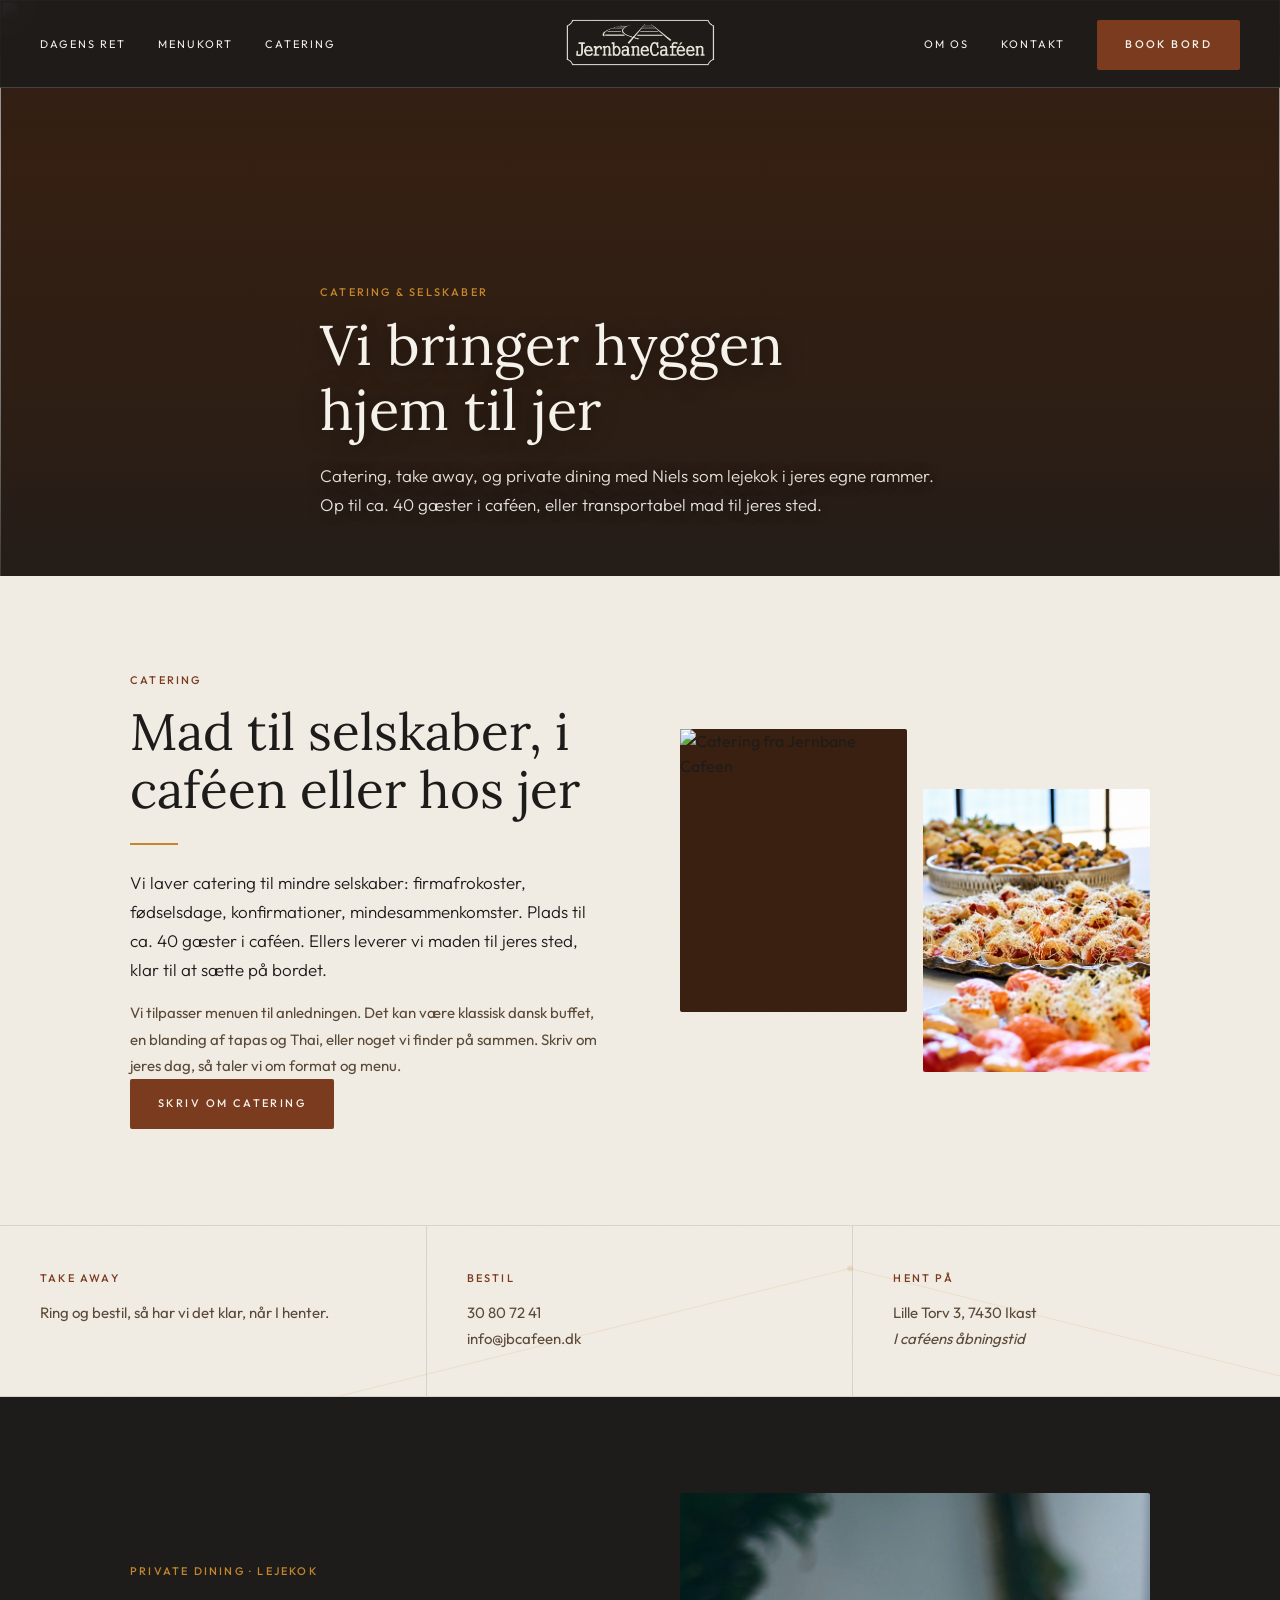
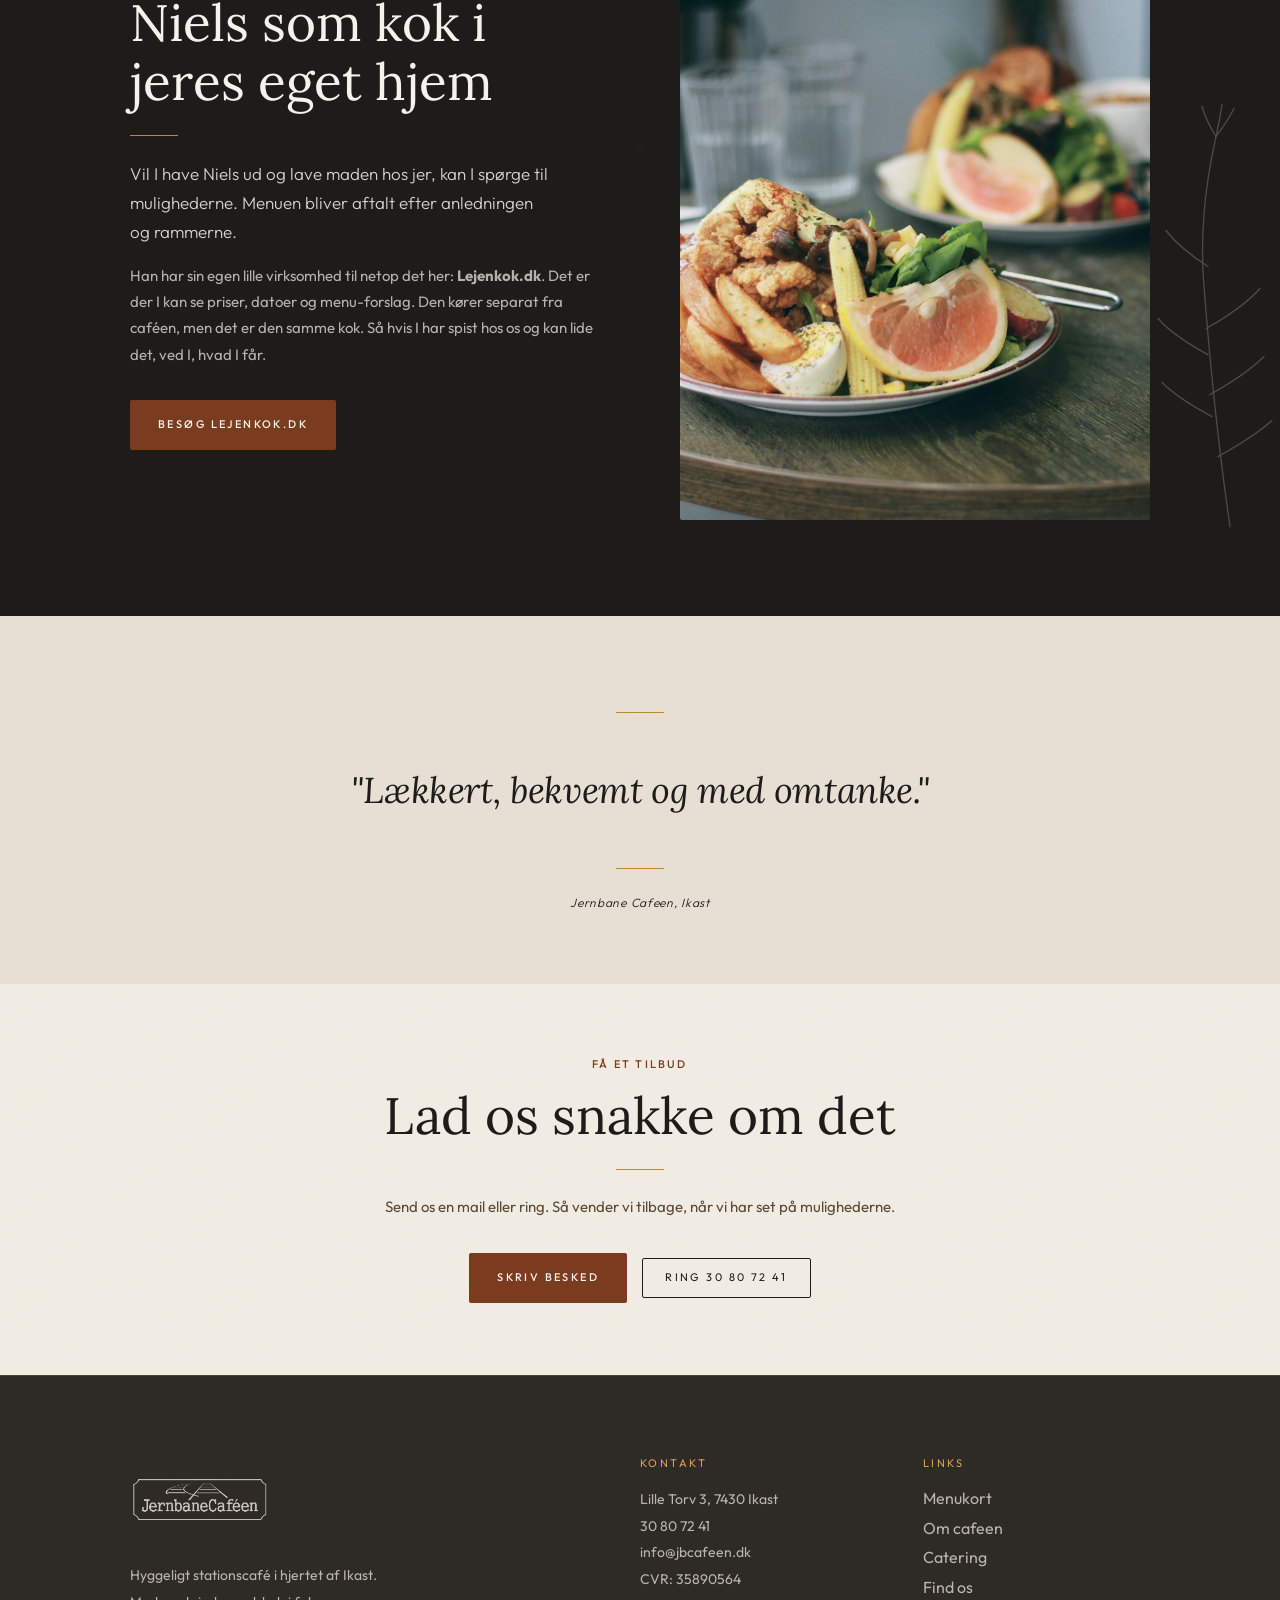
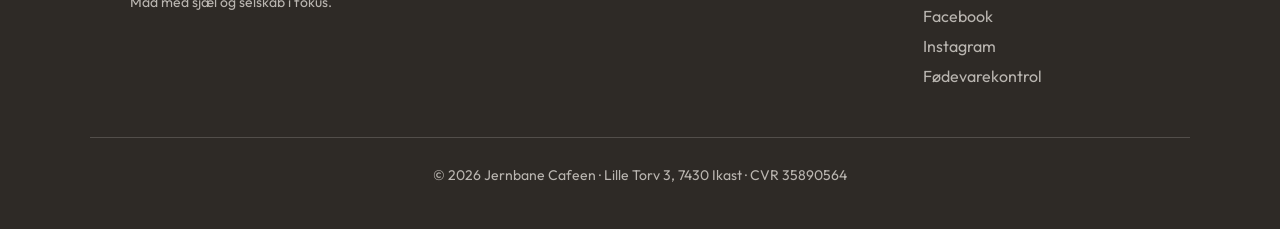
==== commit 2a214196: "feat: ship Jernbanecafeen redesign and CMS-ready content" ====
--- a/catering.html
+++ b/catering.html
@@ -3,14 +3,14 @@
 <head>
   <meta charset="UTF-8">
   <meta name="viewport" content="width=device-width, initial-scale=1.0">
-  <title>Catering, private dining og lejekok — Jernbane Cafeen i Ikast</title>
+  <title>Catering, private dining og lejekok | Jernbane Cafeen i Ikast</title>
   <meta name="description" content="Catering til selskaber, take away og private dining med Niels som lejekok i jeres hjem. Plads til ca. 40 gæster i caféen. Lille Torv 3, 7430 Ikast.">
   <link rel="canonical" href="https://jbcafeen.dk/catering.html">
   <meta property="og:type" content="website">
   <meta property="og:locale" content="da_DK">
   <meta property="og:site_name" content="Jernbane Cafeen">
   <meta property="og:url" content="https://jbcafeen.dk/catering.html">
-  <meta property="og:title" content="Catering, private dining og lejekok — Jernbane Cafeen i Ikast">
+  <meta property="og:title" content="Catering, private dining og lejekok | Jernbane Cafeen i Ikast">
   <meta property="og:description" content="Catering, take away og private dining til selskaber i caféen eller hos jer.">
   <meta property="og:image" content="https://jbcafeen.dk/billeder/mad-catering.png">
   <meta property="og:image:alt" content="Catering fra Jernbane Cafeen">
@@ -21,7 +21,7 @@
     "@id": "https://jbcafeen.dk/#restaurant",
     "name": "Jernbane Cafeen",
     "url": "https://jbcafeen.dk/",
-    "image": "https://jbcafeen.dk/billeder/hero-facade.png",
+    "image": "https://jbcafeen.dk/billeder/mad-catering.png",
     "telephone": "+45 30 80 72 41",
     "email": "info@jbcafeen.dk",
     "address": {"@type": "PostalAddress", "streetAddress": "Lille Torv 3", "postalCode": "7430", "addressLocality": "Ikast", "addressCountry": "DK"},
@@ -42,10 +42,12 @@
   <link rel="stylesheet" href="style.css">
 </head>
 <body>
+  <a class="skip-link" href="#top">Spring til indhold</a>
 
   <!-- NAV -->
   <header class="nav" role="banner">
     <div class="nav-left">
+      <a data-cms="linktekst-22" href="dagens-ret.html" class="nav-link">Dagens ret</a>
       <a data-cms="linktekst" href="menu.html" class="nav-link">Menukort</a>
       <a data-cms="linktekst-2" href="catering.html" class="nav-link" aria-current="page">Catering</a>
     </div>
@@ -66,7 +68,7 @@
 
     <!-- 1. SUBPAGE HERO -->
     <section class="subpage-hero" data-tone="dark" aria-label="Catering">
-      <img data-cms="billede-2" src="billeder/mad-catering.png" alt="" data-parallax="0.10" style="background:#3A2010">
+      <img data-cms="billede-2" src="billeder/mad-catering.png" alt="" style="background:#3A2010">
       <div class="subpage-hero-overlay"></div>
       <div class="subpage-hero-content reveal">
         <p data-cms="tekst" class="eyebrow">Catering & selskaber</p>
@@ -80,10 +82,10 @@
       <div class="col-wide om-grid">
         <div class="om-text reveal">
           <p data-cms="tekst-3" class="eyebrow">Catering</p>
-          <h2 data-cms="overskrift-2">Mad til selskaber — i caféen eller hos jer</h2>
+          <h2 data-cms="overskrift-2">Mad til selskaber, i caféen eller hos jer</h2>
           <div class="separator"></div>
-          <p data-cms="tekst-4" class="body-lg">Vi laver catering til mindre selskaber: firmafrokoster, fødselsdage, konfirmationer, mindesammenkomster. Plads til ca. 40 gæster i caféen — ellers leverer vi maden til jeres sted, klar til at sætte på bordet.</p>
-          <p data-cms="tekst-5" class="body">Vi tilpasser menuen til anledningen. Det kan være klassisk dansk buffet, en blanding af tapas og Thai, eller noget vi finder på sammen. Niels' baggrund fra Le Canard og Norsminde Kro betyder, at vi godt kan levere noget skarpt, hvis det er det I vil have — det er bare ikke det vi reklamerer med. Vi laver det, der passer til jeres dag.</p>
+          <p data-cms="tekst-4" class="body-lg">Vi laver catering til mindre selskaber: firmafrokoster, fødselsdage, konfirmationer, mindesammenkomster. Plads til ca. 40 gæster i caféen. Ellers leverer vi maden til jeres sted, klar til at sætte på bordet.</p>
+          <p data-cms="tekst-5" class="body">Vi tilpasser menuen til anledningen. Det kan være klassisk dansk buffet, en blanding af tapas og Thai, eller noget vi finder på sammen. Skriv om jeres dag, så taler vi om format og menu.</p>
           <a data-cms="linktekst-6" href="mailto:info@jbcafeen.dk?subject=Catering-forespørgsel" class="btn-solid">Skriv om catering</a>
         </div>
         <div class="pair offset-right reveal" data-delay="2">
@@ -101,7 +103,7 @@
     <section class="info-strip" aria-label="Take away">
       <div class="reveal" data-delay="1">
         <p data-cms="tekst-6" class="eyebrow">Take away</p>
-        <p data-cms="tekst-7" class="body">Ring og bestil — vi har det klar når I henter.</p>
+        <p data-cms="tekst-7" class="body">Ring og bestil, så har vi det klar, når I henter.</p>
       </div>
       <div class="reveal" data-delay="2">
         <p data-cms="tekst-8" class="eyebrow">Bestil</p>
@@ -120,8 +122,8 @@
           <p data-cms="tekst-12" class="eyebrow">Private dining · Lejekok</p>
           <h2 data-cms="overskrift-3">Niels som kok i jeres eget hjem</h2>
           <div class="separator"></div>
-          <p data-cms="tekst-13" class="body-lg">Vil I have det helt store på dagen, kan Niels komme ud og lave maden hos jer. I jeres egne trygge rammer, ved jeres eget bord — med mad og stemning af samme kvalitet, som I ville få på en restaurant.</p>
-          <p data-cms="tekst-14" class="body">Han har sin egen lille virksomhed til netop det her: <strong>Lejenkok.dk</strong>. Det er der I kan se priser, datoer og menu-forslag. Den kører separat fra caféen, men det er den samme kok — så hvis I har spist hos os og kan lide det, ved I, hvad I får.</p>
+          <p data-cms="tekst-13" class="body-lg">Vil I have Niels ud og lave maden hos jer, kan I spørge til mulighederne. Menuen bliver aftalt efter anledningen og rammerne.</p>
+          <p data-cms="tekst-14" class="body">Han har sin egen lille virksomhed til netop det her: <strong>Lejenkok.dk</strong>. Det er der I kan se priser, datoer og menu-forslag. Den kører separat fra caféen, men det er den samme kok. Så hvis I har spist hos os og kan lide det, ved I, hvad I får.</p>
           <a data-cms="linktekst-7" href="https://www.lejenkok.dk" target="_blank" rel="noopener" class="btn-solid">Besøg Lejenkok.dk</a>
         </div>
         <div class="catering-image reveal-right">
@@ -140,7 +142,7 @@
           <em>"Lækkert, bekvemt og med omtanke."</em>
         </blockquote>
         <div class="separator separator-center"></div>
-        <p data-cms="tekst-15" class="caption">— Jernbane Cafeen · Ikast</p>
+        <p data-cms="tekst-15" class="caption">Jernbane Cafeen, Ikast</p>
       </div>
     </section>
 
@@ -150,7 +152,7 @@
         <p data-cms="tekst-16" class="eyebrow">Få et tilbud</p>
         <h2 data-cms="overskrift-4">Lad os snakke om det</h2>
         <div class="separator separator-center"></div>
-        <p data-cms="tekst-17" class="body">Send os en mail eller ring. Vi vender tilbage hurtigst muligt — typisk samme dag.</p>
+        <p data-cms="tekst-17" class="body">Send os en mail eller ring. Så vender vi tilbage, når vi har set på mulighederne.</p>
         <p data-cms="tekst-18" style="margin-top:32px">
           <a href="mailto:info@jbcafeen.dk?subject=Catering-forespørgsel" class="btn-solid" style="margin-right:12px">Skriv besked</a>
           <a href="tel:30807241" class="btn-outline" style="border-color:var(--c-ink); color:var(--c-ink)">Ring 30 80 72 41</a>
@@ -168,7 +170,7 @@
         <p data-cms="tekst-19">Hyggeligt stationscafé i hjertet af Ikast.<br>Mad med sjæl og selskab i fokus.</p>
       </div>
       <div>
-        <h4 data-cms="lille-overskrift">Kontakt</h4>
+        <h3 data-cms="lille-overskrift">Kontakt</h3>
         <address>
           Lille Torv 3, 7430 Ikast<br>
           <a data-cms="linktekst-8" href="tel:30807241">30 80 72 41</a><br>
@@ -177,7 +179,7 @@
         </address>
       </div>
       <div>
-        <h4 data-cms="lille-overskrift-2">Links</h4>
+        <h3 data-cms="lille-overskrift-2">Links</h3>
         <nav aria-label="Footer navigation">
           <a data-cms="linktekst-10" href="menu.html">Menukort</a>
           <a data-cms="linktekst-11" href="om-os.html">Om cafeen</a>
--- a/style.css
+++ b/style.css
@@ -1,9 +1,19 @@
 /* ===== RESET & BASE ===== */
 *, *::before, *::after { box-sizing: border-box; margin: 0; padding: 0; }
-html { scroll-behavior: smooth; }
-body { font-family: var(--f-body); background: var(--c-cream); color: var(--c-ink); line-height: 1.6; }
+html { scroll-behavior: smooth; overflow-x: clip; }
+body { font-family: var(--f-body); background: var(--c-cream); color: var(--c-ink); line-height: 1.6; overflow-x: clip; }
 img { display: block; max-width: 100%; }
 a { text-decoration: none; color: inherit; }
+.skip-link {
+  position: fixed;
+  left: 16px;
+  top: -80px;
+  z-index: 1000;
+  padding: 12px 16px;
+  background: var(--c-dark);
+  color: var(--c-light-text);
+}
+.skip-link:focus { top: 16px; }
 button { cursor: pointer; border: none; background: none; font: inherit; }
 
 /* ===== VARIABLER ===== */
@@ -88,7 +98,7 @@
   font-weight: 500;
   letter-spacing: 0.20em;
   text-transform: uppercase;
-  color: var(--c-accent);
+  color: var(--c-cta);
   margin-bottom: 12px;
 }
 
@@ -150,16 +160,16 @@
   font-size: 11px;
   letter-spacing: 0.22em;
   text-transform: uppercase;
-  color: var(--c-accent);
+  color: var(--c-cta);
 }
 .btn-ghost .arrow {
   display: block;
   width: 28px;
   height: 1px;
   background: currentColor;
-  transition: width 0.3s var(--ease);
-}
-.btn-ghost:hover .arrow { width: 44px; }
+  transition: transform 0.3s var(--ease);
+}
+.btn-ghost:hover .arrow { transform: scaleX(1.6); transform-origin: left; }
 
 /* ===== LAYOUT ===== */
 .section-pad    { padding: 96px 0; }
@@ -200,7 +210,7 @@
 .nav-logo-link { justify-self: center; }
 /* lys = 2048×2048 square, sign covers ~74% width × ~50% height centered in canvas */
 /* creme = 1024×634 tight canvas, sign ~90% width. Both tuned to same visual sign size. */
-.nav-logo { width: 155px; height: auto; margin-top: 0; transition: opacity 0.3s var(--ease), width 0.3s var(--ease); }
+.nav-logo { width: 155px; height: auto; margin-top: 0; transition: opacity 0.3s var(--ease); }
 .nav.is-dark .nav-logo { width: 155px; height: auto; margin-top: -6px; }
 
 .nav-link {
@@ -245,7 +255,7 @@
 /* ===== HERO ===== */
 .hero {
   display: grid;
-  grid-template-columns: 40fr 60fr;
+  grid-template-columns: 55fr 45fr;
   min-height: 100svh;
   padding-top: var(--nav-h);
 }
@@ -259,7 +269,6 @@
   width: 100%;
   height: 115%;
   object-fit: cover;
-  will-change: transform;
 }
 .hero-overlay {
   position: absolute;
@@ -272,20 +281,6 @@
     rgba(30, 28, 26, 0.65)
   );
 }
-.hero-tagline {
-  position: absolute;
-  bottom: 44px; left: 48px; right: 48px;
-  font-family: var(--f-display);
-  font-size: clamp(22px, 3vw, 38px);
-  color: var(--c-light-text);
-  text-shadow: 0 2px 32px rgba(0, 0, 0, 0.60);
-  line-height: 1.35;
-  animation: heroIn 1.2s var(--ease) 0.9s both;
-}
-.hero-tagline em {
-  font-style: italic;
-  color: rgba(196, 134, 42, 0.9);
-}
 .hero-right {
   display: flex;
   flex-direction: column;
@@ -318,16 +313,122 @@
   color: var(--c-ink);
   border-color: var(--c-light-text);
 }
-
-.scroll-cue {
-  position: absolute;
-  bottom: 24px;
-  right: 24px;
-}
-.scroll-arrow {
-  width: 1px; height: 38px;
-  background: linear-gradient(to bottom, transparent, var(--c-light-text));
-  animation: scrollArrow 2.4s var(--ease) infinite;
+.hero-title {
+  font-family: var(--f-display);
+  font-size: clamp(40px, 5vw, 68px);
+  line-height: 1.1;
+  font-weight: 400;
+  color: var(--c-light-text);
+  text-wrap: balance;
+}
+.hero-right .body-lg { max-width: 44ch; }
+.hero-actions {
+  display: flex;
+  gap: 16px;
+  flex-wrap: wrap;
+  justify-content: center;
+}
+
+/* ===== DAGENS RET SIDE ===== */
+.daily-hero {
+  padding-top: calc(var(--nav-h) + 96px);
+  padding-bottom: 96px;
+  padding-inline: 24px;
+  background: var(--c-dark);
+  color: var(--c-light-text);
+  text-align: center;
+}
+.daily-hero .eyebrow { color: #D9A45B; }
+.daily-title {
+  font-family: var(--f-display);
+  font-size: clamp(44px, 6vw, 80px);
+  line-height: 1.08;
+  color: var(--c-light-text);
+}
+.daily-banner {
+  max-width: 56ch;
+  margin-inline: auto;
+}
+.daily-banner .body-lg { color: rgba(245, 241, 235, 0.85); }
+.daily-banner a { color: var(--c-light-text); text-decoration: underline; }
+.daily-actions {
+  display: flex;
+  gap: 16px;
+  justify-content: center;
+  flex-wrap: wrap;
+  margin-top: 32px;
+}
+.daily-actions .btn-outline { color: var(--c-light-text); border-color: var(--c-light-text); }
+.daily-actions .btn-outline:hover { color: var(--c-ink); }
+
+/* ===== TO SPOR (dansk/thai) ===== */
+.tracks-grid {
+  display: grid;
+  grid-template-columns: 1fr 1fr;
+  gap: 48px;
+}
+.track-card {
+  padding: 48px 40px;
+  border: 1px solid var(--c-rule);
+  border-radius: 2px;
+  background: rgba(255, 255, 255, 0.4);
+}
+.track-card h3 { font-size: clamp(24px, 3vw, 34px); }
+.track-card .body { margin-top: 12px; margin-bottom: 24px; }
+@media (max-width: 880px) {
+  .tracks-grid { grid-template-columns: 1fr; gap: 24px; }
+  .track-card { padding: 32px 24px; }
+}
+
+/* ===== DAGENS RET SIDE ===== */
+.daily-hero {
+  padding-top: calc(var(--nav-h) + 96px);
+  padding-bottom: 96px;
+  padding-inline: 24px;
+  background: var(--c-dark);
+  color: var(--c-light-text);
+  text-align: center;
+}
+.daily-hero .eyebrow { color: #D9A45B; }
+.daily-title {
+  font-family: var(--f-display);
+  font-size: clamp(44px, 6vw, 80px);
+  line-height: 1.08;
+  color: var(--c-light-text);
+}
+.daily-banner {
+  max-width: 56ch;
+  margin-inline: auto;
+}
+.daily-banner .body-lg { color: rgba(245, 241, 235, 0.85); }
+.daily-banner a { color: var(--c-light-text); text-decoration: underline; }
+.daily-actions {
+  display: flex;
+  gap: 16px;
+  justify-content: center;
+  flex-wrap: wrap;
+  margin-top: 32px;
+}
+.daily-actions .btn-outline { color: var(--c-light-text); border-color: var(--c-light-text); }
+.daily-actions .btn-outline:hover { color: var(--c-ink); }
+
+/* ===== TO SPOR (dansk/thai) ===== */
+.tracks-grid {
+  display: grid;
+  grid-template-columns: 1fr 1fr;
+  gap: 48px;
+}
+.track-card {
+  padding: 48px 40px;
+  border: 1px solid var(--c-rule);
+  border-radius: 2px;
+  background: rgba(255, 255, 255, 0.4);
+}
+.track-card h3 { font-size: clamp(24px, 3vw, 34px); }
+.track-card .body { margin-top: 12px; margin-bottom: 24px; }
+@media (max-width: 880px) {
+  .tracks-grid { grid-template-columns: 1fr; gap: 24px; }
+  .track-card { padding: 32px 24px; }
 }
 
 /* ===== INFO-STRIP ===== */
@@ -384,61 +485,6 @@
 .pair.offset-right .pair-frame:last-child { margin-top: 60px; }
 .pair.offset-left  .pair-frame:first-child { margin-top: 60px; }
 
-/* ===== MENU-GRID ===== */
-.menu-grid {
-  display: grid;
-  grid-template-columns: repeat(3, 1fr);
-  border-top: 1px solid var(--c-rule);
-  border-bottom: 1px solid var(--c-rule);
-}
-.menu-card {
-  padding: 48px 40px;
-  border-right: 1px solid var(--c-rule);
-  transition: background 0.3s var(--ease);
-}
-.menu-card:last-child { border-right: none; }
-.menu-card:hover { background: rgba(196, 134, 42, 0.06); }
-
-.menu-card--featured {
-  position: relative;
-  background: rgba(196, 134, 42, 0.04);
-}
-.menu-card--featured::before {
-  content: '';
-  position: absolute;
-  top: 0; left: 0; right: 0;
-  height: 2px;
-  background: var(--c-accent);
-}
-.menu-badge {
-  position: absolute;
-  top: 16px;
-  right: 24px;
-  font-family: var(--f-body);
-  font-size: 10px;
-  font-weight: 500;
-  letter-spacing: 0.18em;
-  text-transform: uppercase;
-  padding: 5px 10px;
-  background: var(--c-accent);
-  color: var(--c-light-text);
-  border-radius: 2px;
-  z-index: 2;
-}
-.menu-num {
-  display: block;
-  font-family: var(--f-display);
-  font-size: 48px;
-  font-weight: 400;
-  line-height: 1;
-  color: var(--c-accent);
-  opacity: 0.28;
-  margin-bottom: 20px;
-  letter-spacing: -0.02em;
-}
-.menu-card h3 { margin-bottom: 0; }
-.menu-card .body { margin-top: 12px; margin-bottom: 24px; }
-
 /* ===== WIDE PHOTO ===== */
 .wide-photo {
   position: relative;
@@ -451,7 +497,6 @@
   inset: 0;
   width: 100%; height: 115%;
   object-fit: cover;
-  will-change: transform;
 }
 .wide-photo::after {
   content: '';
@@ -498,111 +543,6 @@
 .catering-text .body { margin-top: 16px; }
 .catering-text .btn-solid { margin-top: 32px; }
 .catering-image .pair-frame { aspect-ratio: 3 / 4; }
-
-/* ===== ANMELDELSER ===== */
-.reviews-section { background: var(--c-cream-warm); overflow: hidden; }
-.reviews-header { margin-bottom: 56px; }
-
-.counter-num {
-  display: inline-block;
-  font-variant-numeric: tabular-nums;
-}
-
-.reviews-marquee-outer {
-  width: 100%;
-  overflow: hidden;
-  padding: 8px 0 16px;
-  -webkit-mask-image: linear-gradient(90deg, transparent 0%, black 8%, black 92%, transparent 100%);
-  mask-image: linear-gradient(90deg, transparent 0%, black 8%, black 92%, transparent 100%);
-}
-.reviews-marquee {
-  display: flex;
-  gap: 28px;
-  width: max-content;
-  animation: marqueeScroll 50s linear infinite;
-  cursor: grab;
-}
-.reviews-marquee:hover { animation-play-state: paused; }
-@keyframes marqueeScroll {
-  from { transform: translateX(0); }
-  to   { transform: translateX(-50%); }
-}
-
-.review-card {
-  flex: 0 0 400px;
-  box-sizing: border-box;
-}
-.review-card-inner {
-  background: var(--c-cream);
-  border: 1px solid var(--c-rule);
-  border-radius: 2px;
-  padding: 44px 36px 36px;
-  height: 100%;
-  position: relative;
-  transition: border-color 0.3s var(--ease), transform 0.4s var(--ease), box-shadow 0.4s var(--ease);
-}
-.review-card-inner:hover {
-  border-color: var(--c-accent);
-  transform: translateY(-4px);
-  box-shadow: 0 12px 40px rgba(30,28,26,0.08);
-}
-.review-card-inner::before {
-  content: '\201C';
-  font-family: var(--f-display);
-  font-size: 120px;
-  color: var(--c-accent);
-  opacity: 0.18;
-  position: absolute;
-  top: -4px;
-  left: 20px;
-  line-height: 1;
-  pointer-events: none;
-}
-
-.review-stars {
-  display: flex;
-  gap: 4px;
-  margin-bottom: 20px;
-}
-.review-star {
-  width: 11px;
-  height: 11px;
-  background: var(--c-accent);
-  clip-path: polygon(50% 0%, 61% 35%, 98% 35%, 68% 57%, 79% 91%, 50% 70%, 21% 91%, 32% 57%, 2% 35%, 39% 35%);
-}
-
-.review-text {
-  font-family: var(--f-display);
-  font-style: italic;
-  font-size: 15px;
-  line-height: 1.8;
-  color: var(--c-ink);
-  margin-bottom: 24px;
-}
-
-.review-sep {
-  width: 32px;
-  height: 1px;
-  background: var(--c-accent);
-  margin-bottom: 14px;
-  opacity: 0.5;
-}
-
-.review-author {
-  font-family: var(--f-body);
-  font-size: 11px;
-  letter-spacing: 0.16em;
-  text-transform: uppercase;
-  color: var(--c-ink-soft);
-}
-
-.review-platform {
-  font-family: var(--f-body);
-  font-size: 11px;
-  color: var(--c-accent);
-  opacity: 0.7;
-  margin-top: 4px;
-}
 
 /* ===== CITAT ===== */
 .quote-section { text-align: center; background: var(--c-cream-warm); padding: 72px 0; }
@@ -685,12 +625,12 @@
   opacity: 0.85;
   margin-bottom: 20px;
 }
-.footer h4 {
+.footer h3 {
   font-family: var(--f-body);
   font-size: 11px;
   letter-spacing: 0.22em;
   text-transform: uppercase;
-  color: var(--c-accent);
+  color: #D9A45B;
   margin-bottom: 16px;
 }
 .footer p, .footer address {
@@ -760,20 +700,18 @@
 @media (max-width: 880px) {
   .hero { grid-template-columns: 1fr; padding-top: 0; min-height: auto; }
   .hero-left { aspect-ratio: 4/3; min-height: 300px; }
-  .hero-right { padding: 56px 28px; animation: none; opacity: 1; transform: none; }
-  /* Skjul det store hero-logo på mobil — nav-logoet er nok */
-  .hero-right .hero-logo { display: none; }
+  .hero-right { padding: 40px 28px 48px; gap: 20px; animation: none; opacity: 1; transform: none; }
+  /* Mindre hero-logo på mobil: nav-logoet er stadig synligt */
+  .hero-right .hero-logo { width: 180px; margin-bottom: 12px; }
+  .hero-right .body-lg { font-size: 16px; line-height: 1.55; }
+  .hero-actions { gap: 12px; }
+  .hero-actions .btn-solid, .hero-actions .btn-outline { width: 100%; justify-content: center; }
 
   .om-grid { grid-template-columns: 1fr; gap: 48px; }
   .pair.offset-right .pair-frame:last-child,
   .pair.offset-left  .pair-frame:first-child { margin-top: 0; }
 
   .catering-grid { grid-template-columns: 1fr; gap: 48px; }
-  .catering-image { display: none; }
-
-  /* Reviews-marquee: fast pixel-bredde så cards ikke kollapser */
-  .review-card { flex: 0 0 280px; }
-  .review-card-inner { padding: 32px 24px 28px; }
 
   .kontakt-grid { grid-template-columns: 1fr; gap: 48px; }
   .kontakt-kort { height: 280px; }
@@ -792,10 +730,6 @@
 }
 
 @media (max-width: 680px) {
-  .menu-grid { grid-template-columns: 1fr; }
-  .menu-card { border-right: none; border-bottom: 1px solid var(--c-rule); }
-  .menu-card:last-child { border-bottom: none; }
-
   .col-wide { padding-inline: 20px; }
   .section-pad { padding: 64px 0; }
   .section-pad-sm { padding: 48px 0; }
@@ -806,12 +740,11 @@
   .footer-grid, .footer-bottom { padding-inline: 24px; }
   .pair { grid-template-columns: 1fr; }
   .pair-frame { aspect-ratio: 4/3; }
-  .review-card-inner { padding: 32px 24px 28px; }
 }
 
 /* ===== ORNAMENTS: GRAIN + RAILWAY + BOTANICAL ===== */
 
-/* Grain noise — all creme sections */
+/* Grain noise: all creme sections */
 .section-pad, .section-pad-sm, .info-strip, .quote-section {
   position: relative;
 }
@@ -827,7 +760,7 @@
   z-index: 0;
 }
 
-/* Railway tracks — dark sections */
+/* Railway tracks: dark sections */
 .catering-section, .hero { position: relative; }
 .catering-section::before, .hero::before {
   content: '';
@@ -852,7 +785,7 @@
   z-index: 0;
 }
 
-/* Botanical — left edge of om and menu sections */
+/* Botanical: left edge of om and menu sections */
 #om, #menu { position: relative; overflow: hidden; }
 #om::after, #menu::after {
   content: '';
@@ -882,7 +815,7 @@
 
 /* Grain on dark sections too */
 .catering-section::before, .hero::before {
-  /* railway already uses ::before — add grain via filter overlay */
+  /* railway already uses ::before: add grain via filter overlay */
 }
 .catering-section > *, .hero > * { position: relative; z-index: 1; }
 #om > *, #menu > * { position: relative; z-index: 1; }
@@ -893,12 +826,6 @@
 /* ===== GRID OVERFLOW HARDENING ===== */
 .om-grid > *, .catering-grid > *, .kontakt-grid > *, .footer-grid > * {
   min-width: 0;
-}
-
-/* ===== REVIEW TEXT OVERFLOW ===== */
-.review-text {
-  overflow-wrap: break-word;
-  word-break: break-word;
 }
 
 /* ===== FOCUS VISIBLE ===== */
@@ -938,10 +865,8 @@
     transform: none;
     clip-path: none;
   }
-  .reviews-marquee { animation: none; }
   .hero-left img, .wide-photo img { transform: none !important; }
   .pair-frame img { transform: scale(1) !important; }
-  .scroll-arrow { animation: none; }
 }
 
 /* ===== SUBPAGE HERO (om-os, catering) =====
@@ -962,7 +887,6 @@
   width: 100%;
   height: 115%;
   object-fit: cover;
-  will-change: transform;
 }
 .subpage-hero-overlay {
   position: absolute;
@@ -1032,7 +956,7 @@
 }
 .dagens-ret-card-text .body-lg { margin-top: 16px; }
 .dagens-ret-card-text a {
-  color: var(--c-accent);
+  color: var(--c-cta);
   border-bottom: 1px solid currentColor;
   transition: opacity 0.3s;
 }
@@ -1068,28 +992,6 @@
     gap: 20px;
     padding: 24px;
   }
-}
-
-/* ===== THAI-STRIP (lille integreret editorial på forsiden) ===== */
-.thai-strip {
-  display: grid;
-  grid-template-columns: 1.2fr 1fr;
-  gap: 56px;
-  align-items: center;
-  position: relative;
-  z-index: 1;
-}
-.thai-strip-text { max-width: 56ch; }
-.thai-strip-text h2 { margin-bottom: 0; font-size: clamp(24px, 3.2vw, 38px); }
-.thai-strip-text .body-lg { margin-top: 16px; }
-.thai-strip-text .btn-ghost { margin-top: 24px; }
-.thai-strip-image .pair-frame {
-  aspect-ratio: 4/3;
-  border-radius: 2px;
-}
-@media (max-width: 880px) {
-  .thai-strip { grid-template-columns: 1fr; gap: 32px; }
-  .thai-strip-image .pair-frame { aspect-ratio: 4/3; }
 }
 
 /* ===== MENU TABS (mobil) ===== */
@@ -1135,7 +1037,7 @@
   z-index: 1;
 }
 .menu-col { min-width: 0; }
-.menu-col .eyebrow { color: var(--c-accent); margin-bottom: 4px; }
+.menu-col .eyebrow { color: var(--c-cta); margin-bottom: 4px; }
 .menu-col .menu-time {
   color: var(--c-ink-soft);
   font-family: var(--f-body);
@@ -1147,7 +1049,7 @@
 }
 .menu-col .separator { margin: 0 0 24px; }
 
-/* Menu items list — name + dotted leader + price */
+/* Menu items list: name + dotted leader + price */
 .menu-items {
   list-style: none;
   padding: 0;
@@ -1197,3 +1099,7 @@
   .menu-col { display: none; }
   .menu-col.is-active { display: block; }
 }
+
+/* CMS-banneret bruges også i de lyse dagens-ret-kort. */
+.dagens-ret-card .daily-banner .body-lg { color: var(--c-ink-soft); }
+.dagens-ret-card .daily-banner a { color: var(--c-cta); }
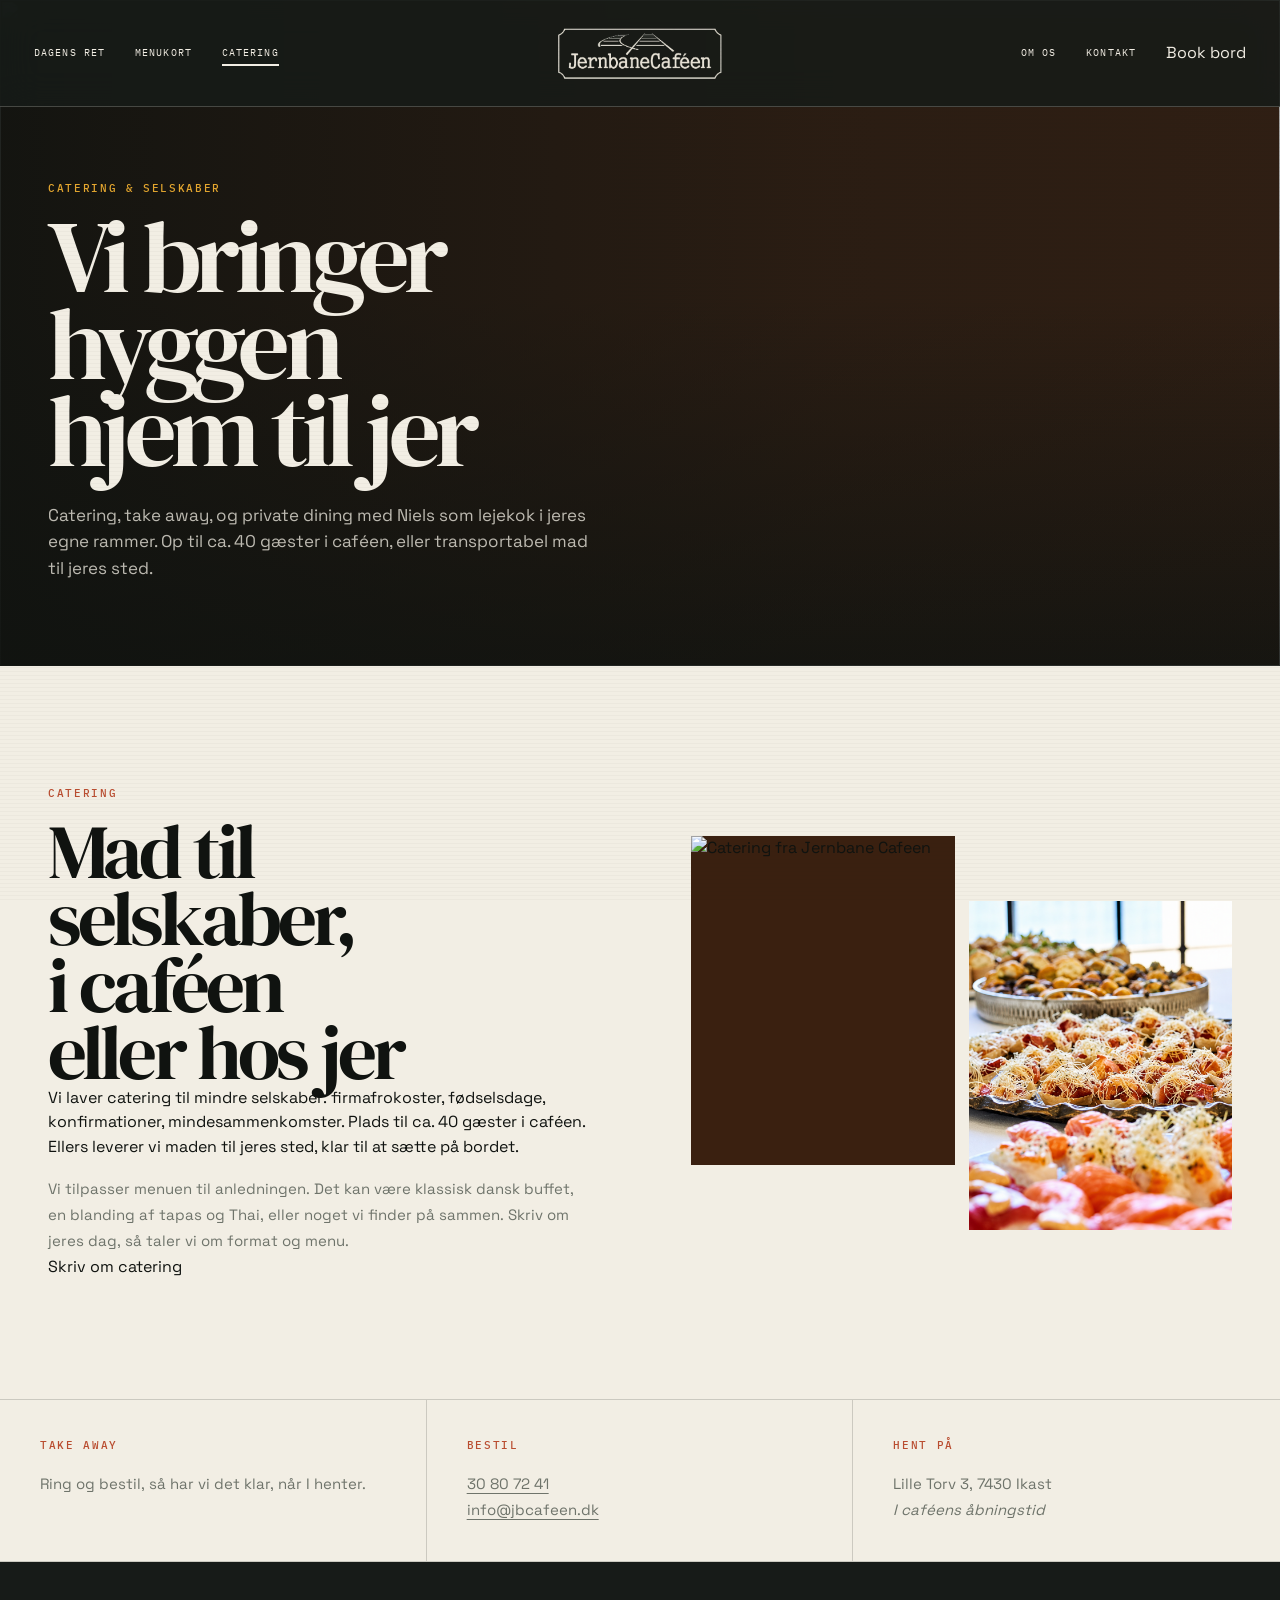
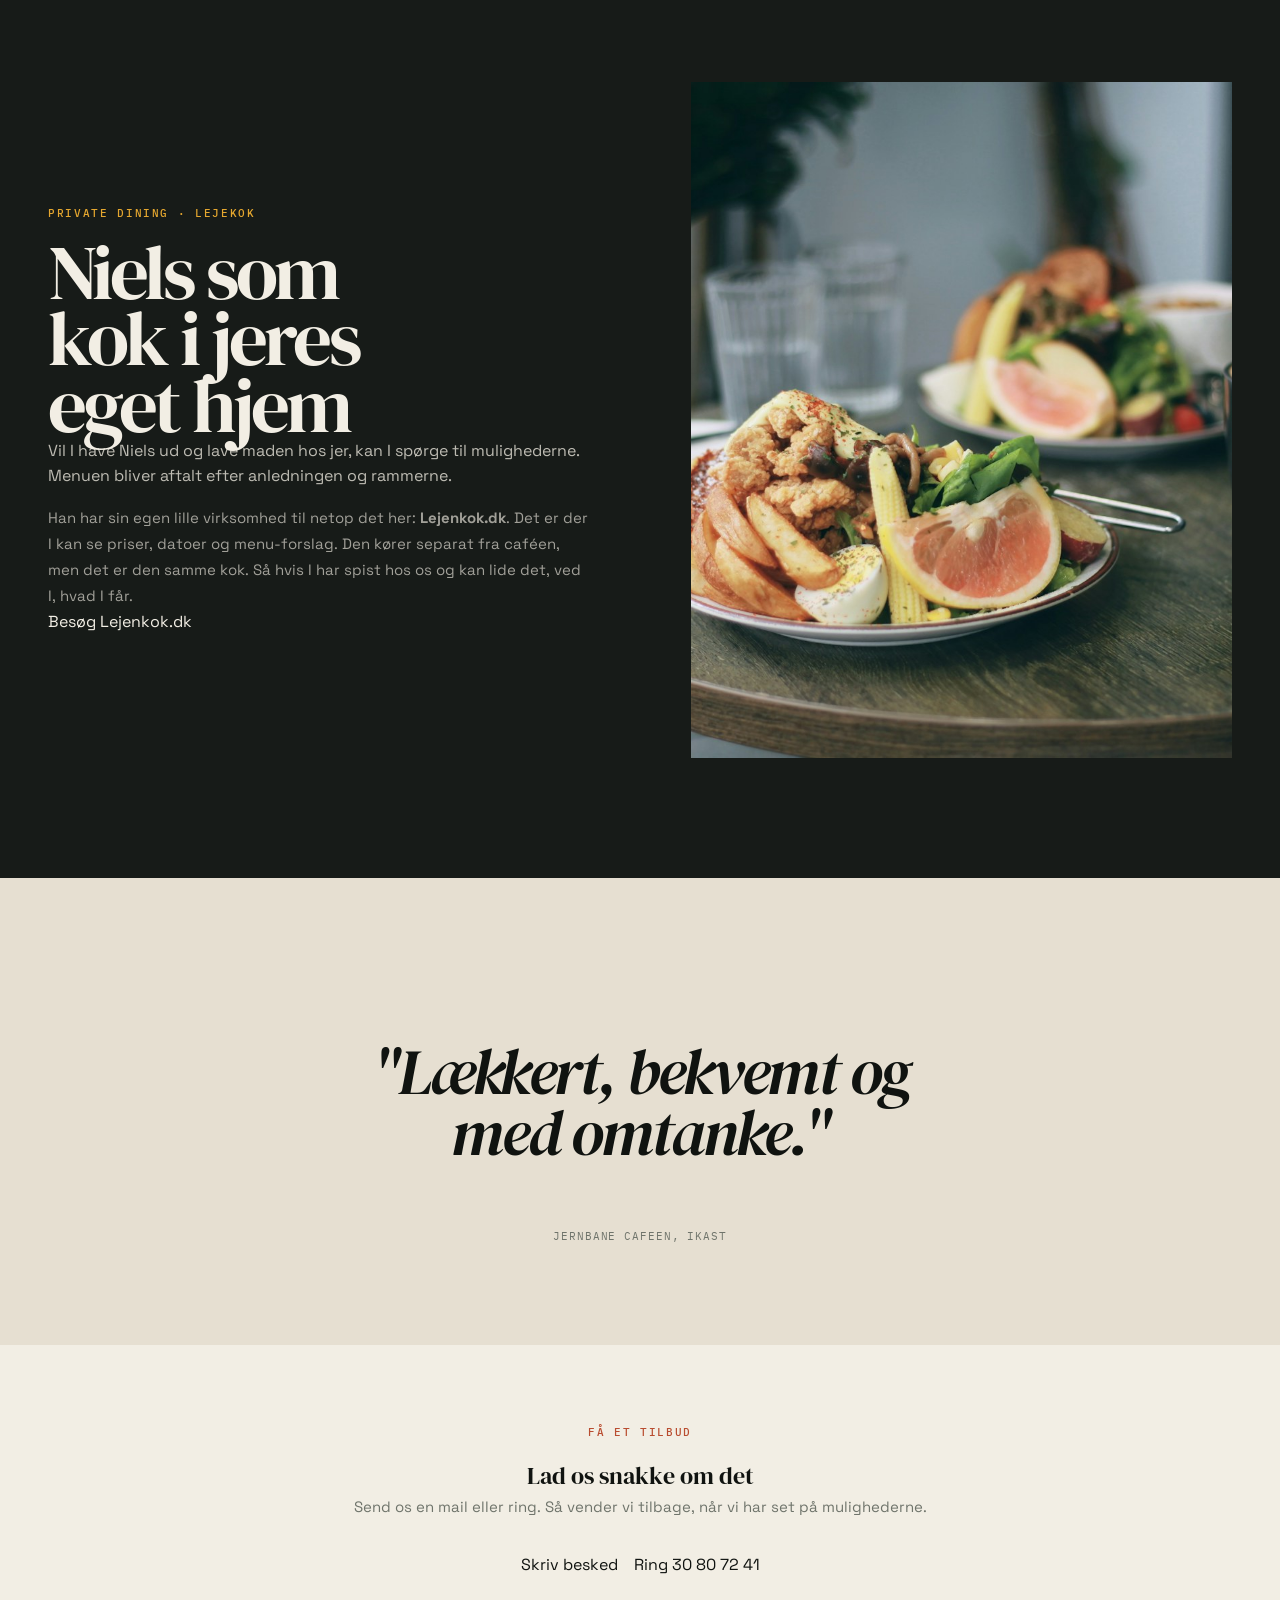
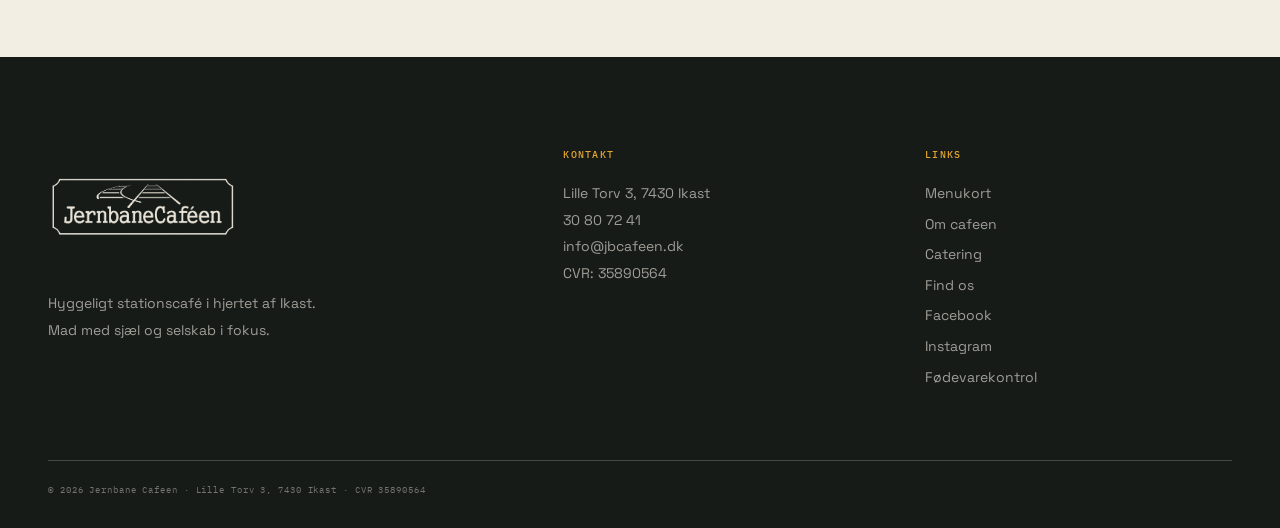
==== commit 04ba8a7d: "feat: overhaul Jernbane Cafeen visual system" ====
--- a/catering.html
+++ b/catering.html
@@ -38,7 +38,7 @@
   </script>
   <link rel="preconnect" href="https://fonts.googleapis.com">
   <link rel="preconnect" href="https://fonts.gstatic.com" crossorigin>
-  <link href="https://fonts.googleapis.com/css2?family=Lora:ital,wght@0,400;0,500;1,400;1,500&family=Outfit:wght@300;400;500&display=swap" rel="stylesheet">
+  <link href="https://fonts.googleapis.com/css2?family=DM+Serif+Display:ital@0;1&family=IBM+Plex+Mono:wght@400;500&family=Space+Grotesk:wght@400;500;600;700&display=swap" rel="stylesheet">
   <link rel="stylesheet" href="style.css">
 </head>
 <body>
--- a/style.css
+++ b/style.css
@@ -1,1105 +1,491 @@
-/* ===== RESET & BASE ===== */
-*, *::before, *::after { box-sizing: border-box; margin: 0; padding: 0; }
+/* JERNBANE CAFÉEN / 2026 OVERHAUL */
+
+*, *::before, *::after { box-sizing: border-box; }
+:root {
+  --ink: #101310;
+  --coal: #171b18;
+  --coal-2: #202720;
+  --cream: #f2eee4;
+  --paper: #e6dfd1;
+  --signal: #e5a72f;
+  --signal-pale: #f0c66a;
+  --tomato: #b94d30;
+  --sage: #9da997;
+  --muted: #6f746b;
+  --line: rgba(16, 19, 16, .17);
+  --line-light: rgba(242, 238, 228, .22);
+  --white-soft: rgba(242, 238, 228, .76);
+  --display: "DM Serif Display", Georgia, serif;
+  --body: "Space Grotesk", Arial, sans-serif;
+  --mono: "IBM Plex Mono", monospace;
+  --nav-h: 86px;
+  --shell: 1280px;
+  --ease: cubic-bezier(.22, 1, .36, 1);
+  --ease-sharp: cubic-bezier(.16, 1, .3, 1);
+}
+
 html { scroll-behavior: smooth; overflow-x: clip; }
-body { font-family: var(--f-body); background: var(--c-cream); color: var(--c-ink); line-height: 1.6; overflow-x: clip; }
+body {
+  margin: 0;
+  background: var(--cream);
+  color: var(--ink);
+  font-family: var(--body);
+  line-height: 1.55;
+  overflow-x: clip;
+}
+body::before {
+  content: "";
+  position: fixed;
+  inset: 0;
+  pointer-events: none;
+  z-index: 500;
+  opacity: .035;
+  background-image: repeating-linear-gradient(0deg, rgba(16,19,16,.8) 0 1px, transparent 1px 4px);
+  mix-blend-mode: multiply;
+}
 img { display: block; max-width: 100%; }
-a { text-decoration: none; color: inherit; }
+a { color: inherit; text-decoration: none; }
+button, input, textarea { font: inherit; }
+button { border: 0; cursor: pointer; }
+address { font-style: normal; }
+
 .skip-link {
   position: fixed;
+  top: -80px;
   left: 16px;
-  top: -80px;
   z-index: 1000;
   padding: 12px 16px;
-  background: var(--c-dark);
-  color: var(--c-light-text);
+  background: var(--signal);
+  color: var(--ink);
+  font-family: var(--mono);
+  font-size: 12px;
 }
 .skip-link:focus { top: 16px; }
-button { cursor: pointer; border: none; background: none; font: inherit; }
-
-/* ===== VARIABLER ===== */
-:root {
-  --c-cream:       #F2EDE4;
-  --c-cream-warm:  #E8E0D4;
-  --c-ink:         #1E1C1A;
-  --c-ink-soft:    #5C4A38;
-  --c-light-text:  #F5F1EB;
-  --c-dark:        #1E1C1A;
-  --c-mid:         #2E2A26;
-  --c-accent:      #C4862A;
-  --c-cta:         #7A3B1E;
-  --c-rule:        rgba(30, 28, 26, 0.12);
-  --c-rule-light:  rgba(245, 241, 235, 0.18);
-
-  --f-display: "Lora", Georgia, serif;
-  --f-body:    "Outfit", -apple-system, "Helvetica Neue", sans-serif;
-
-  --nav-h: 88px;
-  --ease:  cubic-bezier(0.33, 1, 0.68, 1);
-  --t-fast: 0.3s var(--ease);
-  --t-slow: 0.7s var(--ease);
-
-  --space-xs:  8px;
-  --space-sm:  16px;
-  --space-md:  24px;
-  --space-lg:  40px;
-  --space-xl:  64px;
-  --space-2xl: 96px;
-}
-
-/* ===== ANIMATIONER ===== */
-@keyframes heroIn {
-  from { opacity: 0; transform: translateY(20px); }
-  to   { opacity: 1; transform: none; }
-}
-@keyframes scrollArrow {
-  0%   { opacity: 0; transform: translateY(-20px); }
-  40%  { opacity: 1; transform: translateY(0); }
-  100% { opacity: 0; transform: translateY(20px); }
-}
-
-/* ===== SCROLL-REVEAL ===== */
-.reveal {
-  opacity: 0;
-  transform: translateY(24px);
-  transition: opacity 0.8s var(--ease), transform 0.8s var(--ease);
-}
-.reveal.is-in { opacity: 1; transform: none; }
-.reveal[data-delay="1"] { transition-delay: 0.10s; }
-.reveal[data-delay="2"] { transition-delay: 0.20s; }
-.reveal[data-delay="3"] { transition-delay: 0.30s; }
-.reveal[data-delay="4"] { transition-delay: 0.40s; }
-
-.reveal-left {
-  opacity: 0;
-  transform: translateX(-48px);
-  transition: opacity 0.9s var(--ease), transform 0.9s var(--ease);
-}
-.reveal-right {
-  opacity: 0;
-  transform: translateX(48px);
-  transition: opacity 0.9s var(--ease), transform 0.9s var(--ease);
-}
-.reveal-left.is-in, .reveal-right.is-in { opacity: 1; transform: none; }
-
-.reveal-clip {
-  clip-path: inset(0 0 100% 0);
-  transition: clip-path 1.1s cubic-bezier(0.16, 1, 0.3, 1);
-}
-.reveal-clip.is-in { clip-path: inset(0 0 0% 0); }
-
-/* ===== TYPOGRAFI ===== */
-h1, h2, h3 { font-family: var(--f-display); font-weight: 400; text-wrap: balance; }
-h2 { font-size: clamp(28px, 4vw, 52px); line-height: 1.15; }
-h3 { font-size: 22px; line-height: 1.3; }
-
+
+/* Type */
+h1, h2, h3, p { margin: 0; }
+h1, h2, h3 { font-family: var(--display); font-weight: 400; text-wrap: balance; }
+h1 em, h2 em, h3 em { font-style: italic; }
 .eyebrow {
-  font-family: var(--f-body);
+  margin-bottom: 18px;
+  color: var(--tomato);
+  font-family: var(--mono);
   font-size: 11px;
   font-weight: 500;
-  letter-spacing: 0.20em;
+  letter-spacing: .15em;
+  line-height: 1.3;
   text-transform: uppercase;
-  color: var(--c-cta);
-  margin-bottom: 12px;
-}
-
-.body-lg { font-size: 17px; font-weight: 300; line-height: 1.7; text-wrap: pretty; }
-.body    { font-size: 15px; line-height: 1.75; color: var(--c-ink-soft); text-wrap: pretty; }
-.caption { font-size: 12px; font-weight: 300; letter-spacing: 0.06em; font-style: italic; }
-
-/* ===== SEPARATOR ===== */
-.separator {
-  width: 48px;
-  height: 1.5px;
-  background: var(--c-accent);
-  margin: 24px 0;
-}
-.separator-center { margin-inline: auto; }
-
-/* ===== KNAPPER ===== */
-.btn-solid {
-  display: inline-flex;
-  align-items: center;
-  height: 50px;
-  padding: 0 28px;
-  background: var(--c-cta);
-  color: var(--c-light-text);
-  font-family: var(--f-body);
-  font-size: 11px;
-  font-weight: 500;
-  letter-spacing: 0.22em;
-  text-transform: uppercase;
-  border-radius: 2px;
-  transition: opacity var(--t-fast);
-}
-.btn-solid:hover { opacity: 0.85; }
-
-.btn-outline {
-  display: inline-flex;
-  align-items: center;
-  height: 40px;
-  padding: 0 22px;
-  border: 1px solid currentColor;
-  font-family: var(--f-body);
-  font-size: 11px;
-  letter-spacing: 0.22em;
-  text-transform: uppercase;
-  border-radius: 2px;
-  transition: background var(--t-fast), color var(--t-fast);
-}
-.btn-outline:hover {
-  background: var(--c-light-text);
-  color: var(--c-ink);
-}
-
-.btn-ghost {
-  display: inline-flex;
-  align-items: center;
-  gap: 12px;
-  padding: 10px 0;
-  font-family: var(--f-body);
-  font-size: 11px;
-  letter-spacing: 0.22em;
-  text-transform: uppercase;
-  color: var(--c-cta);
-}
-.btn-ghost .arrow {
-  display: block;
-  width: 28px;
-  height: 1px;
-  background: currentColor;
-  transition: transform 0.3s var(--ease);
-}
-.btn-ghost:hover .arrow { transform: scaleX(1.6); transform-origin: left; }
-
-/* ===== LAYOUT ===== */
-.section-pad    { padding: 96px 0; }
-.section-pad-sm { padding: 72px 0; }
-.col-narrow  { max-width: 640px;  margin-inline: auto; padding-inline: 24px; }
-.col-medium  { max-width: 720px;  margin-inline: auto; padding-inline: 24px; }
-.col-wide    { max-width: 1100px; margin-inline: auto; padding-inline: 40px; }
-
-.section-header { margin-bottom: 56px; }
-
-/* ===== NAVIGATION ===== */
+}
+.eyebrow-dark { color: var(--ink); }
+.eyebrow-signal { color: var(--signal); }
+.body-large { max-width: 52ch; font-size: 18px; line-height: 1.65; }
+.body { color: var(--muted); font-size: 15px; line-height: 1.75; }
+.caption { color: var(--muted); font-family: var(--mono); font-size: 11px; letter-spacing: .08em; text-transform: uppercase; }
+.rule { width: 76px; height: 2px; margin: 30px 0; background: var(--tomato); }
+.rule-dark { background: var(--ink); }
+
+/* Shell */
+.section-shell {
+  width: min(var(--shell), calc(100% - 96px));
+  margin: 0 auto;
+}
+.section-light { background: var(--cream); color: var(--ink); }
+.section-signal { background: var(--signal); color: var(--ink); }
+
+/* Navigation: the theme is controlled by main.js from the section below it. */
 .nav {
   position: fixed;
-  top: 0; left: 0; right: 0;
-  height: var(--nav-h);
+  inset: 0 0 auto;
   z-index: 100;
   display: grid;
-  grid-template-columns: 1fr auto 1fr;
+  grid-template-columns: minmax(0, 1fr) auto minmax(0, 1fr);
   align-items: center;
-  padding: 0 40px;
-  background: rgba(242, 237, 228, 0.92);
-  backdrop-filter: blur(14px);
-  -webkit-backdrop-filter: blur(14px);
-  border-bottom: 1px solid var(--c-rule);
+  min-height: var(--nav-h);
+  padding: 0 34px;
+  color: var(--cream);
+  background: rgba(23, 27, 24, .86);
+  border-bottom: 1px solid var(--line-light);
+  backdrop-filter: blur(18px);
+  -webkit-backdrop-filter: blur(18px);
   opacity: 0;
-  transform: translateY(-12px);
-  transition: opacity 0.7s var(--ease), transform 0.7s var(--ease),
-              background 0.4s var(--ease), border-color 0.4s var(--ease);
+  transform: translateY(-18px);
+  transition: background .45s var(--ease), color .45s var(--ease), border-color .45s var(--ease), opacity .7s var(--ease), transform .7s var(--ease);
 }
 .nav.is-loaded { opacity: 1; transform: none; }
-.nav.is-dark {
-  background: rgba(30, 28, 26, 0.92);
-  border-bottom-color: var(--c-rule-light);
-}
-
-.nav-left  { display: flex; gap: 32px; }
-.nav-right { display: flex; gap: 32px; align-items: center; justify-content: flex-end; }
-.nav-logo-link { justify-self: center; }
-/* lys = 2048×2048 square, sign covers ~74% width × ~50% height centered in canvas */
-/* creme = 1024×634 tight canvas, sign ~90% width. Both tuned to same visual sign size. */
-.nav-logo { width: 155px; height: auto; margin-top: 0; transition: opacity 0.3s var(--ease); }
-.nav.is-dark .nav-logo { width: 155px; height: auto; margin-top: -6px; }
-
-.nav-link {
-  position: relative;
-  font-family: var(--f-body);
-  font-size: 11px;
-  letter-spacing: 0.18em;
-  text-transform: uppercase;
-  color: var(--c-ink);
-  transition: color 0.3s;
-}
-.nav.is-dark .nav-link { color: var(--c-light-text); }
-.nav-link::after {
-  content: '';
-  position: absolute;
-  bottom: -2px; left: 0; right: 0;
-  height: 1px;
-  background: var(--c-accent);
-  transform: scaleX(0);
-  transform-origin: left;
-  transition: transform 0.3s var(--ease);
-}
-.nav-link:hover::after { transform: scaleX(1); }
-
-.burger {
-  display: none;
-  flex-direction: column;
-  gap: 5px;
-  width: 44px;
-  height: 44px;
-  padding: 10px 8px;
-  color: var(--c-ink);
-}
-.nav.is-dark .burger { color: var(--c-light-text); }
-.burger span {
-  display: block;
-  height: 1.5px;
-  background: currentColor;
-  transition: transform 0.3s var(--ease), opacity 0.3s;
-}
-
-/* ===== HERO ===== */
-.hero {
-  display: grid;
-  grid-template-columns: 55fr 45fr;
-  min-height: 100svh;
-  padding-top: var(--nav-h);
-}
-.hero-left {
-  position: relative;
-  overflow: hidden;
-}
-.hero-left img {
-  position: absolute;
-  inset: 0;
-  width: 100%;
-  height: 115%;
-  object-fit: cover;
-}
-.hero-overlay {
-  position: absolute;
-  inset: 0;
-  background: linear-gradient(
-    180deg,
-    rgba(30, 28, 26, 0.30),
-    transparent 25%,
-    transparent 60%,
-    rgba(30, 28, 26, 0.65)
-  );
-}
-.hero-right {
-  display: flex;
-  flex-direction: column;
-  align-items: center;
-  justify-content: center;
-  text-align: center;
-  padding: 80px 56px;
-  background: var(--c-dark);
-  color: var(--c-light-text);
-  gap: 28px;
-  animation: heroIn 1.2s var(--ease) 0.45s both;
-}
-.hero-logo {
-  width: clamp(240px, 24vw, 360px);
-  height: auto;
-  margin-bottom: 28px;
-}
-.hero-right .eyebrow { color: var(--c-accent); margin-bottom: 0; }
-.hero-right .body-lg {
-  color: rgba(245, 241, 235, 0.85);
-  font-size: clamp(18px, 1.8vw, 22px);
-}
-.hero-right .btn-outline {
-  margin-top: 12px;
-  color: var(--c-light-text);
-  border-color: var(--c-light-text);
-}
-.hero-right .btn-outline:hover {
-  background: var(--c-light-text);
-  color: var(--c-ink);
-  border-color: var(--c-light-text);
-}
-.hero-title {
-  font-family: var(--f-display);
-  font-size: clamp(40px, 5vw, 68px);
-  line-height: 1.1;
-  font-weight: 400;
-  color: var(--c-light-text);
-  text-wrap: balance;
-}
-.hero-right .body-lg { max-width: 44ch; }
-.hero-actions {
-  display: flex;
-  gap: 16px;
-  flex-wrap: wrap;
-  justify-content: center;
-}
-
-/* ===== DAGENS RET SIDE ===== */
-.daily-hero {
-  padding-top: calc(var(--nav-h) + 96px);
-  padding-bottom: 96px;
-  padding-inline: 24px;
-  background: var(--c-dark);
-  color: var(--c-light-text);
-  text-align: center;
-}
-.daily-hero .eyebrow { color: #D9A45B; }
-.daily-title {
-  font-family: var(--f-display);
-  font-size: clamp(44px, 6vw, 80px);
-  line-height: 1.08;
-  color: var(--c-light-text);
-}
-.daily-banner {
-  max-width: 56ch;
-  margin-inline: auto;
-}
-.daily-banner .body-lg { color: rgba(245, 241, 235, 0.85); }
-.daily-banner a { color: var(--c-light-text); text-decoration: underline; }
-.daily-actions {
-  display: flex;
-  gap: 16px;
-  justify-content: center;
-  flex-wrap: wrap;
-  margin-top: 32px;
-}
-.daily-actions .btn-outline { color: var(--c-light-text); border-color: var(--c-light-text); }
-.daily-actions .btn-outline:hover { color: var(--c-ink); }
-
-/* ===== TO SPOR (dansk/thai) ===== */
-.tracks-grid {
-  display: grid;
-  grid-template-columns: 1fr 1fr;
-  gap: 48px;
-}
-.track-card {
-  padding: 48px 40px;
-  border: 1px solid var(--c-rule);
-  border-radius: 2px;
-  background: rgba(255, 255, 255, 0.4);
-}
-.track-card h3 { font-size: clamp(24px, 3vw, 34px); }
-.track-card .body { margin-top: 12px; margin-bottom: 24px; }
-@media (max-width: 880px) {
-  .tracks-grid { grid-template-columns: 1fr; gap: 24px; }
-  .track-card { padding: 32px 24px; }
-}
-
-/* ===== DAGENS RET SIDE ===== */
-.daily-hero {
-  padding-top: calc(var(--nav-h) + 96px);
-  padding-bottom: 96px;
-  padding-inline: 24px;
-  background: var(--c-dark);
-  color: var(--c-light-text);
-  text-align: center;
-}
-.daily-hero .eyebrow { color: #D9A45B; }
-.daily-title {
-  font-family: var(--f-display);
-  font-size: clamp(44px, 6vw, 80px);
-  line-height: 1.08;
-  color: var(--c-light-text);
-}
-.daily-banner {
-  max-width: 56ch;
-  margin-inline: auto;
-}
-.daily-banner .body-lg { color: rgba(245, 241, 235, 0.85); }
-.daily-banner a { color: var(--c-light-text); text-decoration: underline; }
-.daily-actions {
-  display: flex;
-  gap: 16px;
-  justify-content: center;
-  flex-wrap: wrap;
-  margin-top: 32px;
-}
-.daily-actions .btn-outline { color: var(--c-light-text); border-color: var(--c-light-text); }
-.daily-actions .btn-outline:hover { color: var(--c-ink); }
-
-/* ===== TO SPOR (dansk/thai) ===== */
-.tracks-grid {
-  display: grid;
-  grid-template-columns: 1fr 1fr;
-  gap: 48px;
-}
-.track-card {
-  padding: 48px 40px;
-  border: 1px solid var(--c-rule);
-  border-radius: 2px;
-  background: rgba(255, 255, 255, 0.4);
-}
-.track-card h3 { font-size: clamp(24px, 3vw, 34px); }
-.track-card .body { margin-top: 12px; margin-bottom: 24px; }
-@media (max-width: 880px) {
-  .tracks-grid { grid-template-columns: 1fr; gap: 24px; }
-  .track-card { padding: 32px 24px; }
-}
-
-/* ===== INFO-STRIP ===== */
-.info-strip {
-  display: grid;
-  grid-template-columns: repeat(3, 1fr);
-  border-top: 1px solid var(--c-rule);
-  border-bottom: 1px solid var(--c-rule);
-}
-.info-strip > * {
-  padding: 44px 40px;
-  border-right: 1px solid var(--c-rule);
-  transition: background 0.35s var(--ease);
-}
-.info-strip > *:last-child { border-right: none; }
-.info-strip > *:hover { background: rgba(196,134,42,0.05); }
-.info-strip .body { margin-top: 8px; }
-.info-strip a { color: var(--c-ink-soft); transition: color 0.3s; }
-.info-strip a:hover { color: var(--c-accent); }
-
-/* ===== OM CAFEEN ===== */
-.om-grid {
-  display: grid;
-  grid-template-columns: 1fr 1fr;
-  gap: 80px;
-  align-items: center;
-}
-.om-text { max-width: 52ch; }
-.om-text h2 { margin-bottom: 0; }
-.om-text .body { margin-top: 16px; }
-.om-text .btn-ghost { margin-top: 32px; }
-
-/* ===== BILLEDPAR ===== */
-.pair {
-  display: grid;
-  grid-template-columns: 1fr 1fr;
-  gap: 16px;
-}
-.pair-frame {
-  aspect-ratio: 4 / 5;
-  overflow: hidden;
-  border-radius: 2px;
-}
-.pair-frame img {
-  width: 100%; height: 100%;
-  object-fit: cover;
-  display: block;
-  transform: scale(1.08);
-  transition: transform 1.6s cubic-bezier(0.16, 1, 0.3, 1);
-}
-.is-in .pair-frame img,
-.reveal-right.is-in .pair-frame img { transform: scale(1.0); }
-.pair-frame:hover img { transform: scale(1.04) !important; }
-.pair.offset-right .pair-frame:last-child { margin-top: 60px; }
-.pair.offset-left  .pair-frame:first-child { margin-top: 60px; }
-
-/* ===== WIDE PHOTO ===== */
-.wide-photo {
-  position: relative;
-  height: 60vh;
-  min-height: 320px;
-  overflow: hidden;
-}
-.wide-photo img {
-  position: absolute;
-  inset: 0;
-  width: 100%; height: 115%;
-  object-fit: cover;
-}
-.wide-photo::after {
-  content: '';
-  position: absolute;
-  inset: 0;
-  background: linear-gradient(
-    180deg,
-    rgba(30, 28, 26, 0.20),
-    transparent 30%,
-    transparent 65%,
-    rgba(30, 28, 26, 0.50)
-  );
-}
-.wide-caption {
-  position: absolute;
-  bottom: 28px;
-  left: 44px;
-  color: var(--c-light-text);
-  opacity: 0.85;
-  z-index: 1;
-  font-family: var(--f-display);
-  font-style: italic;
-  font-size: 14px;
-  letter-spacing: 0.02em;
-}
-
-/* ===== CATERING ===== */
-.catering-section {
-  background: var(--c-dark);
-  color: var(--c-light-text);
-}
-.catering-section .eyebrow { color: var(--c-accent); }
-.catering-section h2 { color: var(--c-light-text); }
-.catering-section .body-lg { color: rgba(245, 241, 235, 0.85); }
-.catering-section .body { color: rgba(245, 241, 235, 0.70); }
-.catering-grid {
-  display: grid;
-  grid-template-columns: 1fr 1fr;
-  gap: 80px;
-  align-items: center;
-}
-.catering-text { max-width: 52ch; }
-.catering-text h2 { margin-bottom: 0; }
-.catering-text .body { margin-top: 16px; }
-.catering-text .btn-solid { margin-top: 32px; }
-.catering-image .pair-frame { aspect-ratio: 3 / 4; }
-
-/* ===== CITAT ===== */
-.quote-section { text-align: center; background: var(--c-cream-warm); padding: 72px 0; }
-.quote-text {
-  font-family: var(--f-display);
-  font-style: italic;
-  font-size: clamp(22px, 3.2vw, 36px);
-  color: var(--c-ink);
-  line-height: 1.4;
-  padding: 28px 0;
-  letter-spacing: -0.01em;
-}
-
-/* ===== KONTAKT ===== */
-.kontakt-grid {
-  display: grid;
-  grid-template-columns: 1fr 1fr 1fr;
-  gap: 56px;
-  align-items: start;
-}
-.kontakt-info h2 { margin-bottom: 0; }
-.kontakt-info address { font-style: normal; margin-top: 8px; }
-.kontakt-info .body { margin-bottom: 4px; }
-.kontakt-info a { color: var(--c-ink-soft); transition: color 0.3s; }
-.kontakt-info a:hover { color: var(--c-accent); }
-.maps-link { margin-top: 24px; }
-
-.form { display: flex; flex-direction: column; gap: 20px; }
-.form-group { display: flex; flex-direction: column; gap: 6px; }
-.form-label {
-  font-family: var(--f-body);
-  font-size: 11px;
-  letter-spacing: 0.16em;
-  text-transform: uppercase;
-  font-weight: 500;
-  color: var(--c-ink-soft);
-}
-.form-input {
-  font-family: var(--f-body);
-  font-size: 15px;
-  padding: 12px 16px;
-  border: 1px solid var(--c-rule);
-  background: transparent;
-  color: var(--c-ink);
-  border-radius: 2px;
-  transition: border-color 0.3s;
-  outline: none;
-  width: 100%;
-}
-.form-input:focus { border-color: var(--c-accent); box-shadow: 0 0 0 3px rgba(196,134,42,0.10); }
-.form-input::placeholder { color: rgba(92,74,56,0.4); }
-.form-textarea { resize: vertical; min-height: 120px; }
-
-.kontakt-kort {
-  height: 400px;
-  border-radius: 2px;
-  overflow: hidden;
-  border: 1px solid var(--c-rule);
-}
-.kontakt-kort iframe { display: block; }
-
-/* ===== FOOTER ===== */
-.footer {
-  background: var(--c-mid);
-  color: var(--c-light-text);
-  padding: 80px 0 40px;
-  border-top: 1px solid rgba(196, 134, 42, 0.25);
-}
-.footer-grid {
-  display: grid;
-  grid-template-columns: 2fr 1fr 1fr;
-  gap: 56px;
-  max-width: 1100px;
-  margin-inline: auto;
-  padding-inline: 40px;
-}
-.footer-logo {
-  width: 140px;
-  height: auto;
-  opacity: 0.85;
-  margin-bottom: 20px;
-}
-.footer h3 {
-  font-family: var(--f-body);
-  font-size: 11px;
-  letter-spacing: 0.22em;
-  text-transform: uppercase;
-  color: #D9A45B;
-  margin-bottom: 16px;
-}
-.footer p, .footer address {
-  font-style: normal;
-  color: rgba(245, 241, 235, 0.70);
-  font-size: 14px;
-  line-height: 1.9;
-}
-.footer a { color: rgba(245, 241, 235, 0.70); transition: color 0.3s; }
-.footer a:hover { color: var(--c-light-text); }
+.nav-theme-light { color: var(--ink); background: rgba(242, 238, 228, .9); border-bottom-color: var(--line); }
+.nav-theme-signal { color: var(--ink); background: rgba(229, 167, 47, .93); border-bottom-color: rgba(16,19,16,.2); }
+.nav-left, .nav-right { display: flex; align-items: center; min-width: 0; gap: 30px; }
+.nav-right { justify-content: flex-end; }
+.nav-location { display: flex; flex-direction: column; gap: 3px; min-width: 140px; }
+.nav-route, .nav-status { font-family: var(--mono); font-size: 9px; letter-spacing: .13em; line-height: 1.2; }
+.nav-route { font-weight: 500; }
+.nav-status { opacity: .72; }
+.nav-status i { display: inline-block; width: 6px; height: 6px; margin-right: 4px; border-radius: 50%; background: var(--signal); box-shadow: 0 0 0 3px rgba(229,167,47,.15); }
+.nav-theme-light .nav-status i, .nav-theme-signal .nav-status i { background: var(--tomato); box-shadow: 0 0 0 3px rgba(185,77,48,.12); }
+.nav-links { display: flex; align-items: center; gap: 24px; }
+.nav-link { position: relative; padding: 8px 0; font-family: var(--mono); font-size: 10px; letter-spacing: .11em; text-transform: uppercase; }
+.nav-link::after { content: ""; position: absolute; right: 0; bottom: 3px; left: 0; height: 2px; background: currentColor; transform: scaleX(0); transform-origin: right; transition: transform .35s var(--ease); }
+.nav-link:hover::after, .nav-link[aria-current="page"]::after { transform: scaleX(1); transform-origin: left; }
+.nav-logo-link { justify-self: center; width: 172px; }
+.nav-logo { width: 172px; height: auto; transition: opacity .3s var(--ease), transform .5s var(--ease); }
+.nav-logo-link:hover .nav-logo { transform: scale(1.03); }
+.nav-cta, .button { display: inline-flex; align-items: center; justify-content: center; gap: 15px; min-height: 48px; padding: 0 21px; font-family: var(--mono); font-size: 10px; letter-spacing: .1em; line-height: 1; text-transform: uppercase; transition: color .3s var(--ease), background .3s var(--ease), border-color .3s var(--ease), transform .3s var(--ease); }
+.nav-cta { min-height: 38px; padding: 0 15px; color: var(--ink); background: var(--signal); }
+.nav-theme-light .nav-cta { color: var(--cream); background: var(--tomato); }
+.nav-cta:hover, .button:hover { transform: translateY(-3px); }
+.burger { display: none; justify-self: end; width: 44px; height: 44px; padding: 12px 8px; color: currentColor; background: transparent; }
+.burger span { display: block; height: 1px; margin: 5px 0; background: currentColor; transition: transform .3s var(--ease), opacity .3s; }
+
+/* Motion */
+@keyframes navIn { from { opacity: 0; transform: translateY(-18px); } to { opacity: 1; transform: none; } }
+@keyframes heroImageIn { from { clip-path: inset(0 100% 0 0); transform: scale(1.08); } to { clip-path: inset(0 0 0 0); transform: scale(1); } }
+@keyframes heroCopyIn { from { opacity: 0; transform: translateY(28px); } to { opacity: 1; transform: none; } }
+@keyframes ticker { to { transform: translateX(-50%); } }
+@keyframes pulse { 50% { opacity: .45; transform: scale(.92); } }
+.reveal { opacity: 0; transform: translateY(26px); transition: opacity .8s var(--ease), transform .8s var(--ease); }
+.reveal.is-in { opacity: 1; transform: none; }
+.reveal[data-delay="1"] { transition-delay: .1s; }
+.reveal[data-delay="2"] { transition-delay: .2s; }
+.reveal[data-delay="3"] { transition-delay: .3s; }
+.reveal[data-delay="4"] { transition-delay: .4s; }
+
+/* Home hero */
+.hero-rail { position: relative; display: grid; grid-template-columns: minmax(420px, .88fr) minmax(0, 1.12fr); min-height: 100svh; overflow: hidden; color: var(--cream); background: var(--coal); }
+.hero-copy { position: relative; z-index: 2; display: flex; flex-direction: column; justify-content: center; min-height: 100svh; padding: calc(var(--nav-h) + 40px) clamp(32px, 7vw, 110px) 40px; background: var(--coal); }
+.hero-copy::before { content: ""; position: absolute; inset: 0; pointer-events: none; opacity: .35; background: repeating-linear-gradient(90deg, transparent 0 119px, rgba(242,238,228,.08) 120px 121px); }
+.hero-kicker, .hero-meta, .hero-image-note, .hero-vertical-word, .hero-corner, .section-number, .section-marker, .today-stamp, .track-card-top, .menu-footnote, .hosting-note, .photo-break-copy span, .photo-break-caption, .form-kicker { font-family: var(--mono); font-size: 10px; letter-spacing: .12em; text-transform: uppercase; }
+.hero-kicker, .hero-logo, .hero-heading, .hero-lead, .hero-actions, .hero-meta { position: relative; z-index: 1; }
+.hero-kicker { color: var(--signal); }
+.hero-kicker span { padding: 0 7px; color: var(--white-soft); }
+.hero-logo { width: min(250px, 68%); margin: 28px 0 20px; }
+.hero-heading { max-width: 9ch; font-size: clamp(54px, 6.2vw, 94px); line-height: .87; letter-spacing: -.045em; }
+.hero-heading em { color: var(--signal); }
+.hero-lead { max-width: 39ch; margin-top: 24px; color: var(--white-soft); font-size: 16px; line-height: 1.65; }
+.hero-actions { display: flex; flex-wrap: wrap; gap: 12px; margin-top: 28px; }
+.button-signal { color: var(--ink); background: var(--signal); }
+.button-signal:hover { background: var(--signal-pale); }
+.button-quiet { color: var(--cream); border: 1px solid rgba(242,238,228,.45); }
+.button-quiet:hover { color: var(--ink); background: var(--cream); }
+.button-outline-light { color: var(--cream); border: 1px solid rgba(242,238,228,.5); }
+.button-outline-light:hover { color: var(--ink); background: var(--cream); }
+.button-dark { color: var(--cream); background: var(--coal); }
+.button-dark:hover { background: var(--tomato); }
+.hero-meta { display: flex; flex-wrap: wrap; gap: 22px; margin-top: auto; padding-top: 28px; color: rgba(242,238,228,.55); }
+.hero-meta span + span::before { content: "•"; margin-right: 22px; color: var(--signal); }
+.hero-visual { position: relative; min-height: 100svh; overflow: hidden; background: var(--coal-2); }
+.hero-image-wrap { position: absolute; inset: 0 0 0 7%; overflow: hidden; }
+.hero-image { width: 100%; height: 100%; object-fit: cover; object-position: 50% 50%; animation: heroImageIn 1.35s var(--ease-sharp) .15s both; filter: saturate(.9) contrast(1.02); }
+.hero-visual::after { content: ""; position: absolute; inset: 0; background: linear-gradient(90deg, rgba(23,27,24,.35), transparent 30%), linear-gradient(0deg, rgba(23,27,24,.62), transparent 35%); pointer-events: none; }
+.hero-image-note { position: absolute; right: 38px; bottom: 42px; z-index: 2; display: flex; flex-direction: column; align-items: flex-end; gap: 8px; color: var(--cream); }
+.hero-image-note strong { color: var(--signal); font-size: 20px; font-weight: 400; }
+.hero-vertical-word { position: absolute; top: 50%; right: 15px; z-index: 2; color: rgba(242,238,228,.65); writing-mode: vertical-rl; transform: translateY(-50%); }
+.hero-corner { position: absolute; right: 42%; bottom: 34px; z-index: 3; display: flex; gap: 10px; align-items: baseline; color: rgba(242,238,228,.75); transform: rotate(-90deg) translateX(50%); transform-origin: right bottom; }
+.hero-corner strong { color: var(--signal); font-size: 18px; font-weight: 500; }
+
+.ticker { overflow: hidden; border-bottom: 1px solid rgba(16,19,16,.2); }
+.ticker-signal { color: var(--ink); background: var(--signal); }
+.ticker-track { display: flex; width: max-content; align-items: center; gap: 31px; min-height: 47px; padding-left: 31px; animation: ticker 28s linear infinite; font-family: var(--mono); font-size: 11px; letter-spacing: .15em; white-space: nowrap; }
+.ticker-track b { font-size: 16px; font-weight: 400; }
+
+/* Daily */
+.today-section { position: relative; overflow: hidden; padding: 110px 0; color: var(--ink); background: var(--signal); }
+.today-section::before { content: "TODAY"; position: absolute; right: -20px; bottom: -100px; color: rgba(16,19,16,.07); font-family: var(--display); font-size: clamp(180px, 32vw, 520px); line-height: .8; pointer-events: none; }
+.today-grid { position: relative; z-index: 1; display: grid; grid-template-columns: .45fr .9fr .85fr; gap: clamp(36px, 6vw, 100px); align-items: end; }
+.section-number { display: block; margin-bottom: 70px; color: rgba(16,19,16,.52); }
+.today-label h2 { font-size: clamp(64px, 9vw, 140px); line-height: .78; letter-spacing: -.06em; }
+.today-label h2 em { color: var(--tomato); }
+.today-stamp { margin-top: 45px; color: rgba(16,19,16,.62); }
+.daily-banner-dark { max-width: 42ch; min-height: 170px; padding: 30px 0; border-top: 2px solid var(--ink); border-bottom: 1px solid rgba(16,19,16,.5); }
+.today-placeholder { font-family: var(--display); font-size: clamp(27px, 3vw, 44px); line-height: 1.05; }
+.today-placeholder a { text-decoration: underline; text-decoration-thickness: 2px; text-underline-offset: 4px; }
+.today-bottom { display: flex; flex-wrap: wrap; justify-content: space-between; gap: 20px; margin-top: 25px; font-family: var(--mono); font-size: 10px; letter-spacing: .11em; text-transform: uppercase; }
+.text-link { display: inline-flex; align-items: center; gap: 12px; width: fit-content; padding-bottom: 5px; border-bottom: 1px solid currentColor; font-family: var(--mono); font-size: 10px; letter-spacing: .1em; text-transform: uppercase; transition: gap .3s var(--ease); }
+.text-link:hover { gap: 20px; }
+.text-link-dark { color: var(--ink); }
+.today-image { position: relative; height: min(500px, 42vw); min-height: 310px; overflow: hidden; }
+.today-image img { width: 100%; height: 100%; object-fit: cover; transition: transform 1.2s var(--ease-sharp); }
+.today-image:hover img { transform: scale(1.04); }
+.image-caption { position: absolute; right: 16px; bottom: 14px; color: var(--cream); font-family: var(--mono); font-size: 9px; letter-spacing: .12em; }
+
+/* Editorial about */
+.editorial-section { padding: 150px 0; }
+.editorial-grid { display: grid; grid-template-columns: .25fr .82fr 1fr; gap: clamp(32px, 6vw, 110px); align-items: center; }
+.section-marker { display: flex; flex-direction: column; gap: 13px; align-items: flex-start; color: var(--tomato); }
+.section-marker > span:first-child { font-size: 15px; color: var(--ink); }
+.marker-line { display: block; width: 1px; height: 74px; margin-left: 3px; background: var(--tomato); }
+.section-marker-light { color: var(--signal); }
+.section-marker-light > span:first-child { color: var(--cream); }
+.section-marker-light .marker-line { background: var(--signal); }
+.editorial-copy h2 { max-width: 11ch; font-size: clamp(49px, 6vw, 90px); line-height: .92; letter-spacing: -.04em; }
+.editorial-copy h2 em { color: var(--tomato); }
+.editorial-copy .body-large { margin-bottom: 34px; }
+.editorial-collage { position: relative; min-height: 600px; }
+.collage-main { position: absolute; top: 0; right: 0; width: 77%; height: 82%; overflow: hidden; }
+.collage-main img, .collage-small img { width: 100%; height: 100%; object-fit: cover; transition: transform 1.1s var(--ease-sharp); }
+.editorial-collage:hover img { transform: scale(1.035); }
+.collage-small { position: absolute; bottom: 0; left: 0; width: 46%; height: 38%; overflow: hidden; border: 12px solid var(--cream); }
+.collage-caption { position: absolute; right: 0; bottom: -34px; color: var(--muted); font-family: var(--mono); font-size: 9px; letter-spacing: .1em; line-height: 1.5; }
+
+/* Menu */
+.menu-stage { position: relative; overflow: hidden; padding: 120px 0 56px; color: var(--cream); background: var(--coal); }
+.menu-stage::before { content: "JBC"; position: absolute; top: -100px; right: -30px; color: rgba(242,238,228,.035); font-family: var(--display); font-size: min(42vw, 540px); line-height: .8; }
+.menu-heading { position: relative; z-index: 1; display: grid; grid-template-columns: .25fr 1fr auto; gap: 32px; align-items: end; }
+.menu-heading h2 { color: var(--cream); font-size: clamp(56px, 8vw, 112px); line-height: .82; letter-spacing: -.06em; }
+.tracks-grid-new { position: relative; z-index: 1; display: grid; grid-template-columns: 1fr 1fr; gap: 18px; margin-top: 90px; }
+.track-card { position: relative; min-height: 390px; padding: 28px 30px 30px; border: 1px solid var(--line-light); }
+.track-card::before { content: ""; position: absolute; inset: 0 auto 0 0; width: 5px; background: var(--signal); transform: scaleY(0); transform-origin: bottom; transition: transform .55s var(--ease); }
+.track-card:hover::before { transform: scaleY(1); }
+.track-card-thai::before { background: var(--tomato); }
+.track-card-top { display: flex; justify-content: space-between; padding-bottom: 20px; color: rgba(242,238,228,.58); border-bottom: 1px solid var(--line-light); }
+.track-icon { color: var(--signal); font-size: 20px; }
+.track-card-thai .track-icon { color: var(--tomato); }
+.track-card h3 { margin-top: 62px; font-size: clamp(48px, 6vw, 86px); line-height: .82; letter-spacing: -.055em; }
+.track-card h3 em { color: var(--signal); }
+.track-card-thai h3 em { color: #df8064; }
+.track-card p { max-width: 37ch; margin-top: 25px; color: var(--white-soft); font-size: 15px; line-height: 1.65; }
+.text-link-light { margin-top: 28px; color: var(--cream); }
+.menu-footnote { display: flex; justify-content: space-between; gap: 22px; position: relative; z-index: 1; margin-top: 52px; padding-top: 20px; color: rgba(242,238,228,.5); border-top: 1px solid var(--line-light); }
+
+/* Image break */
+.photo-break { position: relative; height: min(76vh, 780px); min-height: 430px; overflow: hidden; color: var(--cream); background: var(--coal-2); }
+.photo-break > img { width: 100%; height: 115%; object-fit: cover; object-position: center; transition: transform 1.5s var(--ease-sharp); }
+.photo-break:hover > img { transform: scale(1.025); }
+.photo-break-overlay { position: absolute; inset: 0; background: linear-gradient(90deg, rgba(16,19,16,.78), transparent 72%), linear-gradient(0deg, rgba(16,19,16,.5), transparent 55%); }
+.photo-break-copy { position: absolute; left: max(48px, calc((100% - var(--shell)) / 2)); bottom: 76px; display: flex; flex-direction: column; gap: 18px; }
+.photo-break-copy span { color: var(--signal); }
+.photo-break-copy strong { max-width: 8ch; font-family: var(--display); font-size: clamp(48px, 7vw, 100px); font-weight: 400; line-height: .86; letter-spacing: -.05em; }
+.photo-break-caption { position: absolute; right: 42px; bottom: 30px; color: rgba(242,238,228,.75); }
+
+/* Hosting */
+.hosting-section { position: relative; overflow: hidden; padding: 140px 0; }
+.hosting-section::after { content: "↗"; position: absolute; right: 4vw; bottom: -30px; color: rgba(16,19,16,.08); font-family: var(--display); font-size: 240px; line-height: 1; }
+.hosting-grid { position: relative; z-index: 1; display: grid; grid-template-columns: .85fr 1fr; gap: clamp(40px, 10vw, 170px); align-items: center; }
+.hosting-copy h2 { max-width: 8ch; font-size: clamp(62px, 8vw, 120px); line-height: .83; letter-spacing: -.06em; }
+.hosting-copy h2 em { color: var(--tomato); }
+.hosting-copy .body-large { margin-bottom: 34px; }
+.hosting-image { position: relative; height: min(620px, 54vw); min-height: 380px; overflow: hidden; }
+.hosting-image img { width: 100%; height: 100%; object-fit: cover; transition: transform 1.2s var(--ease-sharp); }
+.hosting-image:hover img { transform: scale(1.04); }
+.hosting-note { position: absolute; right: 20px; bottom: 20px; padding: 14px 17px; color: var(--cream); background: var(--tomato); line-height: 1.45; }
+.hosting-note strong { font-family: var(--display); font-size: 39px; font-weight: 400; line-height: .8; }
+
+/* Contact */
+.contact-stage { padding: 140px 0; }
+.contact-grid-new { display: grid; grid-template-columns: .6fr 1fr .8fr; gap: clamp(35px, 6vw, 90px); align-items: start; }
+.contact-copy h2 { max-width: 9ch; font-size: clamp(56px, 7vw, 100px); line-height: .84; letter-spacing: -.055em; }
+.contact-copy h2 em { color: var(--tomato); }
+.contact-address { margin-bottom: 28px; color: var(--muted); font-size: 16px; line-height: 1.8; }
+.contact-address a { color: var(--ink); text-decoration: underline; text-decoration-color: var(--signal); text-decoration-thickness: 2px; text-underline-offset: 4px; }
+.contact-form-wrap { padding: 28px; background: var(--paper); }
+.form-kicker { color: var(--tomato); }
+.form-new { display: flex; flex-direction: column; gap: 22px; margin-top: 28px; }
+.form-row { display: grid; grid-template-columns: 1fr 1fr; gap: 16px; }
+.form-group { display: flex; flex-direction: column; gap: 8px; }
+.form-label { color: var(--muted); font-family: var(--mono); font-size: 9px; letter-spacing: .12em; text-transform: uppercase; }
+.form-input { width: 100%; padding: 11px 0; border: 0; border-bottom: 1px solid rgba(16,19,16,.32); outline: none; color: var(--ink); background: transparent; font-size: 15px; border-radius: 0; transition: border-color .25s var(--ease); }
+.form-input:focus { border-bottom-color: var(--tomato); }
+.form-submit-row { display: flex; align-items: center; gap: 18px; margin-top: 8px; }
+.form-submit-row .button { flex: 0 0 auto; }
+.buur-feedback { color: var(--tomato); font-family: var(--mono); font-size: 10px; }
+.buur-honeypot { position: absolute; left: -10000px; top: auto; width: 1px; height: 1px; overflow: hidden; }
+.contact-map { height: 410px; overflow: hidden; filter: grayscale(1) contrast(.9); }
+.contact-map iframe { display: block; }
+
+/* Existing secondary-page structures, re-skinned into the same system. */
+.subpage-hero { position: relative; display: flex; align-items: flex-end; min-height: min(74vh, 760px); padding: calc(var(--nav-h) + 90px) max(48px, calc((100% - var(--shell)) / 2)) 85px; overflow: hidden; color: var(--cream); background: var(--coal); }
+.subpage-hero > img { position: absolute; inset: 0; width: 100%; height: 100%; object-fit: cover; filter: saturate(.8); }
+.subpage-hero-overlay { position: absolute; inset: 0; background: linear-gradient(90deg, rgba(16,19,16,.9), rgba(16,19,16,.3) 65%, rgba(16,19,16,.18)), linear-gradient(0deg, rgba(16,19,16,.8), transparent 55%); }
+.subpage-hero-content { position: relative; z-index: 1; max-width: 680px; }
+.subpage-hero-content h1 { max-width: 10ch; font-size: clamp(55px, 8vw, 112px); line-height: .85; letter-spacing: -.055em; }
+.subpage-hero-content .eyebrow { color: var(--signal); }
+.subpage-hero-content .body-lg { max-width: 50ch; margin-top: 28px; color: var(--white-soft); font-size: 17px; }
+.daily-hero { padding: calc(var(--nav-h) + 100px) 24px 110px; color: var(--cream); text-align: center; background: var(--coal); }
+.daily-hero .col-narrow { position: relative; z-index: 1; }
+.daily-title { color: var(--cream); font-size: clamp(64px, 10vw, 150px); line-height: .8; letter-spacing: -.06em; }
+.daily-hero .eyebrow { color: var(--signal); }
+.daily-banner { max-width: 52ch; margin: 30px auto 0; }
+.daily-banner .body-lg { color: var(--white-soft); }
+.daily-banner a { text-decoration: underline; text-underline-offset: 4px; }
+.daily-actions { display: flex; flex-wrap: wrap; justify-content: center; gap: 12px; margin-top: 35px; }
+.daily-actions .btn-solid, .daily-actions .button { color: var(--ink); background: var(--signal); }
+.daily-actions .btn-outline { color: var(--cream); border-color: var(--cream); }
+.section-pad { padding: 120px 0; }
+.section-pad-sm { padding: 80px 0; }
+.col-wide { width: min(var(--shell), calc(100% - 96px)); margin: 0 auto; }
+.col-narrow { width: min(680px, calc(100% - 48px)); margin: 0 auto; }
+.col-medium { width: min(800px, calc(100% - 48px)); margin: 0 auto; }
+.om-grid, .catering-grid { display: grid; grid-template-columns: 1fr 1fr; gap: clamp(40px, 8vw, 125px); align-items: center; }
+.om-text { max-width: 56ch; }
+.om-text h2, .catering-text h2 { max-width: 10ch; font-size: clamp(48px, 6vw, 86px); line-height: .87; letter-spacing: -.05em; }
+.om-text .body, .catering-text .body { margin-top: 16px; }
+.om-text .btn-ghost, .catering-text .btn-solid { margin-top: 30px; }
+.pair { display: grid; grid-template-columns: 1fr 1fr; gap: 14px; }
+.pair-frame { position: relative; aspect-ratio: 4 / 5; overflow: hidden; }
+.pair-frame img { width: 100%; height: 100%; object-fit: cover; transition: transform 1.1s var(--ease-sharp); }
+.pair-frame:hover img { transform: scale(1.04); }
+.pair.offset-right .pair-frame:last-child, .pair.offset-left .pair-frame:first-child { margin-top: 65px; }
+.wide-photo { position: relative; height: min(68vh, 700px); min-height: 370px; overflow: hidden; color: var(--cream); background: var(--coal); }
+.wide-photo > img { width: 100%; height: 115%; object-fit: cover; }
+.wide-photo::after { content: ""; position: absolute; inset: 0; background: linear-gradient(0deg, rgba(16,19,16,.72), transparent 58%); }
+.wide-caption { position: absolute; z-index: 1; left: max(24px, calc((100% - var(--shell)) / 2)); bottom: 28px; color: var(--cream); }
+.catering-section { padding: 120px 0; color: var(--cream); background: var(--coal); }
+.catering-section .eyebrow { color: var(--signal); }
+.catering-section .body-lg { color: var(--white-soft); }
+.catering-section .body { color: rgba(242,238,228,.63); }
+.catering-image .pair-frame { aspect-ratio: 4 / 5; }
+.info-strip { display: grid; grid-template-columns: repeat(3, 1fr); color: var(--ink); border-top: 1px solid var(--line); border-bottom: 1px solid var(--line); }
+.info-strip > * { padding: 38px 40px; border-right: 1px solid var(--line); }
+.info-strip > *:last-child { border-right: 0; }
+.info-strip .body { margin-top: 10px; }
+.info-strip a, .quote-section a { text-decoration: underline; text-underline-offset: 4px; }
+.quote-section { padding: 100px 0; text-align: center; background: var(--paper); }
+.quote-text { color: var(--ink); font-family: var(--display); font-size: clamp(33px, 5vw, 68px); line-height: .95; letter-spacing: -.04em; }
+.quote-section .caption { margin-top: 25px; }
+.menu-tabs { display: none; }
+.menu-cols { display: grid; grid-template-columns: 1fr 1fr; gap: clamp(40px, 8vw, 130px); }
+.menu-col { min-width: 0; }
+.menu-col:nth-child(2) { padding-left: 40px; border-left: 1px solid var(--line); }
+.menu-time { margin-top: -10px; }
+.menu-items { padding: 0; list-style: none; }
+.menu-items li { display: flex; align-items: baseline; gap: 12px; padding: 16px 0; border-bottom: 1px solid var(--line); font-size: 15px; }
+.item-name { min-width: 0; }
+.item-leader { flex: 1; min-width: 14px; border-bottom: 1px dotted rgba(16,19,16,.35); }
+.item-price { font-family: var(--mono); font-size: 11px; white-space: nowrap; }
+.item-note { display: block !important; color: var(--muted); font-size: 12px !important; }
+.item-note .item-leader, .item-note .item-price { display: none; }
+.nav-drawer { position: fixed; inset: 0; z-index: 200; display: flex; flex-direction: column; align-items: center; justify-content: center; gap: 25px; padding: 90px 30px 40px; color: var(--cream); background: var(--coal); opacity: 0; pointer-events: none; transform: translateY(-10px); transition: opacity .35s var(--ease), transform .35s var(--ease); }
+.nav-drawer.is-open { opacity: 1; pointer-events: auto; transform: none; }
+.nav-drawer a { font-family: var(--display); font-size: 42px; line-height: .9; }
+.nav-drawer .drawer-close { position: absolute; top: 22px; right: 22px; width: 44px; height: 44px; color: var(--cream); background: transparent; font-size: 30px; }
+.nav-drawer .button { color: var(--ink); background: var(--signal); font-family: var(--mono); font-size: 10px; }
+
+/* Footer */
+.footer { padding: 90px 0 30px; color: var(--cream); background: var(--coal); }
+.footer-grid { display: grid; grid-template-columns: 1.5fr 1fr 1fr; gap: 55px; width: min(var(--shell), calc(100% - 96px)); margin: 0 auto; }
+.footer-logo { width: 190px; margin-bottom: 25px; }
+.footer p, .footer address, .footer a { color: rgba(242,238,228,.62); font-size: 14px; line-height: 1.9; }
+.footer h3 { margin: 0 0 17px; color: var(--signal); font-family: var(--mono); font-size: 10px; font-weight: 500; letter-spacing: .13em; text-transform: uppercase; }
 .footer nav { display: flex; flex-direction: column; gap: 4px; }
-.footer-bottom {
-  border-top: 1px solid var(--c-rule-light);
-  margin-top: 48px;
-  padding-top: 24px;
-  text-align: center;
-  font-size: 12px;
-  color: rgba(245, 241, 235, 0.40);
-  max-width: 1100px;
-  margin-inline: auto;
-  padding-inline: 40px;
-}
-
-/* ===== MOBIL-DRAWER ===== */
-.nav-drawer {
-  position: fixed;
-  inset: 0;
-  z-index: 200;
-  background: var(--c-dark);
-  display: flex;
-  flex-direction: column;
-  align-items: center;
-  justify-content: center;
-  gap: 32px;
-  opacity: 0;
-  pointer-events: none;
-  transition: opacity 0.4s var(--ease);
-}
-.nav-drawer.is-open { opacity: 1; pointer-events: auto; }
-.drawer-close {
-  position: absolute;
-  top: 24px; right: 24px;
-  width: 44px; height: 44px;
-  font-size: 28px;
-  color: var(--c-light-text);
-  line-height: 44px;
-  text-align: center;
-}
-.nav-drawer a {
-  font-size: 24px;
-  font-family: var(--f-display);
-  color: var(--c-light-text);
-  transition: color 0.3s;
-}
-.nav-drawer a:hover { color: var(--c-accent); }
-.nav-drawer .btn-solid { font-size: 11px; font-family: var(--f-body); }
-
-/* ===== RESPONSIVE ===== */
-@media (max-width: 1040px) {
-  .nav-left, .nav-right { display: none; }
-  .burger { display: flex; }
-  .nav { grid-template-columns: auto 1fr; gap: 0; }
-  .nav-logo-link { justify-self: start; }
-  .burger { margin-left: auto; }
-}
-
-@media (max-width: 880px) {
-  .hero { grid-template-columns: 1fr; padding-top: 0; min-height: auto; }
-  .hero-left { aspect-ratio: 4/3; min-height: 300px; }
-  .hero-right { padding: 40px 28px 48px; gap: 20px; animation: none; opacity: 1; transform: none; }
-  /* Mindre hero-logo på mobil: nav-logoet er stadig synligt */
-  .hero-right .hero-logo { width: 180px; margin-bottom: 12px; }
-  .hero-right .body-lg { font-size: 16px; line-height: 1.55; }
-  .hero-actions { gap: 12px; }
-  .hero-actions .btn-solid, .hero-actions .btn-outline { width: 100%; justify-content: center; }
-
-  .om-grid { grid-template-columns: 1fr; gap: 48px; }
-  .pair.offset-right .pair-frame:last-child,
-  .pair.offset-left  .pair-frame:first-child { margin-top: 0; }
-
-  .catering-grid { grid-template-columns: 1fr; gap: 48px; }
-
-  .kontakt-grid { grid-template-columns: 1fr; gap: 48px; }
-  .kontakt-kort { height: 280px; }
-
-  .footer-grid { grid-template-columns: 1fr 1fr; gap: 36px; }
-}
-
-@media (max-width: 720px) {
-  .info-strip { grid-template-columns: 1fr; }
-  .info-strip > * {
-    border-right: none;
-    border-bottom: 1px solid var(--c-rule);
-    padding: 32px 24px;
-  }
-  .info-strip > *:last-child { border-bottom: none; }
-}
-
+.footer a:hover { color: var(--cream); }
+.footer-bottom { display: flex; justify-content: space-between; gap: 24px; width: min(var(--shell), calc(100% - 96px)); margin: 70px auto 0; padding-top: 20px; border-top: 1px solid var(--line-light); }
+.footer-bottom p, .footer-bottom span { color: rgba(242,238,228,.42); font-family: var(--mono); font-size: 9px; letter-spacing: .1em; }
+
+/* Accessibility and interaction */
+:focus-visible { outline: 2px solid var(--tomato); outline-offset: 4px; }
+.nav-theme-dark :focus-visible, .menu-stage :focus-visible, .footer :focus-visible { outline-color: var(--signal); }
+
+@media (max-width: 1180px) {
+  .nav { padding: 0 22px; }
+  .nav-location { display: none; }
+  .nav-left, .nav-right { gap: 18px; }
+  .nav-links { gap: 17px; }
+  .hero-copy { padding-inline: 54px; }
+  .contact-grid-new { grid-template-columns: .7fr 1fr; }
+  .contact-map { grid-column: 1 / -1; height: 300px; }
+}
+@media (max-width: 920px) {
+  :root { --nav-h: 76px; }
+  .nav { grid-template-columns: 1fr auto 1fr; }
+  .nav-left .nav-links, .nav-right .nav-links, .nav-cta { display: none; }
+  .nav-location { display: flex; }
+  .burger { display: block; grid-column: 3; grid-row: 1; }
+  .hero-rail { grid-template-columns: 1fr; min-height: auto; }
+  .hero-copy { min-height: auto; padding: calc(var(--nav-h) + 65px) 42px 62px; }
+  .hero-visual { min-height: 65svh; }
+  .hero-image-wrap { inset: 0; }
+  .hero-corner { right: 34px; }
+  .today-grid, .editorial-grid, .hosting-grid { grid-template-columns: 1fr 1fr; }
+  .today-label { grid-column: 1 / -1; }
+  .today-label h2 { font-size: clamp(70px, 13vw, 120px); }
+  .today-content { grid-column: 1; }
+  .today-image { grid-column: 2; }
+  .editorial-grid { grid-template-columns: 1fr 1.35fr; }
+  .editorial-grid .section-marker { display: none; }
+  .editorial-collage { min-height: 480px; }
+  .menu-heading { grid-template-columns: 1fr auto; }
+  .menu-heading .section-marker { display: none; }
+  .contact-grid-new { grid-template-columns: 1fr 1fr; }
+  .contact-copy { grid-column: 1 / -1; }
+  .contact-copy h2 { max-width: 12ch; }
+  .footer-grid { grid-template-columns: 1fr 1fr; }
+  .footer-brand { grid-column: 1 / -1; }
+}
 @media (max-width: 680px) {
-  .col-wide { padding-inline: 20px; }
-  .section-pad { padding: 64px 0; }
-  .section-pad-sm { padding: 48px 0; }
-}
-
-@media (max-width: 600px) {
-  .footer-grid { grid-template-columns: 1fr; }
-  .footer-grid, .footer-bottom { padding-inline: 24px; }
-  .pair { grid-template-columns: 1fr; }
-  .pair-frame { aspect-ratio: 4/3; }
-}
-
-/* ===== ORNAMENTS: GRAIN + RAILWAY + BOTANICAL ===== */
-
-/* Grain noise: all creme sections */
-.section-pad, .section-pad-sm, .info-strip, .quote-section {
-  position: relative;
-}
-.section-pad::before, .section-pad-sm::before,
-.info-strip::before, .quote-section::before {
-  content: '';
-  position: absolute;
-  inset: 0;
-  background-image: url("data:image/svg+xml,%3Csvg viewBox='0 0 256 256' xmlns='http://www.w3.org/2000/svg'%3E%3Cfilter id='n'%3E%3CfeTurbulence type='fractalNoise' baseFrequency='0.85' numOctaves='4' stitchTiles='stitch'/%3E%3C/filter%3E%3Crect width='100%25' height='100%25' filter='url(%23n)'/%3E%3C/svg%3E");
-  background-size: 200px 200px;
-  opacity: 0.055;
-  pointer-events: none;
-  z-index: 0;
-}
-
-/* Railway tracks: dark sections */
-.catering-section, .hero { position: relative; }
-.catering-section::before, .hero::before {
-  content: '';
-  position: absolute;
-  inset: 0;
-  background-image: url("data:image/svg+xml,%3Csvg viewBox='0 0 800 600' xmlns='http://www.w3.org/2000/svg' fill='none'%3E%3Cline x1='400' y1='220' x2='-60' y2='700' stroke='%23F5F1EB' stroke-width='1.2' opacity='0.07'/%3E%3Cline x1='400' y1='220' x2='860' y2='700' stroke='%23F5F1EB' stroke-width='1.2' opacity='0.07'/%3E%3Cline x1='400' y1='220' x2='-60' y2='700' stroke='%23C4862A' stroke-width='0.6' opacity='0.10'/%3E%3Cline x1='400' y1='220' x2='860' y2='700' stroke='%23C4862A' stroke-width='0.6' opacity='0.10'/%3E%3Cline x1='335' y1='290' x2='465' y2='290' stroke='%23F5F1EB' stroke-width='0.8' opacity='0.05'/%3E%3Cline x1='300' y1='340' x2='500' y2='340' stroke='%23F5F1EB' stroke-width='0.8' opacity='0.04'/%3E%3Cline x1='255' y1='400' x2='545' y2='400' stroke='%23F5F1EB' stroke-width='0.8' opacity='0.035'/%3E%3Cline x1='195' y1='470' x2='605' y2='470' stroke='%23F5F1EB' stroke-width='0.8' opacity='0.03'/%3E%3Ccircle cx='400' cy='220' r='2.5' fill='%23C4862A' opacity='0.25'/%3E%3C/svg%3E");
-  background-size: cover;
-  background-position: center top;
-  pointer-events: none;
-  z-index: 0;
-}
-
-/* Railway tracks on light sections (amber on creme) */
-.info-strip { position: relative; }
-.info-strip::after {
-  content: '';
-  position: absolute;
-  inset: 0;
-  background-image: url("data:image/svg+xml,%3Csvg viewBox='0 0 1200 120' xmlns='http://www.w3.org/2000/svg' fill='none'%3E%3Cline x1='600' y1='30' x2='0' y2='180' stroke='%23C4862A' stroke-width='0.8' opacity='0.12'/%3E%3Cline x1='600' y1='30' x2='1200' y2='180' stroke='%23C4862A' stroke-width='0.8' opacity='0.12'/%3E%3Ccircle cx='600' cy='30' r='2' fill='%23C4862A' opacity='0.18'/%3E%3C/svg%3E");
-  background-size: cover;
-  pointer-events: none;
-  z-index: 0;
-}
-
-/* Botanical: left edge of om and menu sections */
-#om, #menu { position: relative; overflow: hidden; }
-#om::after, #menu::after {
-  content: '';
-  position: absolute;
-  left: 0; top: 0; bottom: 0;
-  width: 180px;
-  background-image: url("data:image/svg+xml,%3Csvg viewBox='0 0 180 600' xmlns='http://www.w3.org/2000/svg' fill='none'%3E%3Cg stroke='%23C4862A' stroke-width='1.4' stroke-linecap='round' opacity='0.28'%3E%3Cpath d='M 50 620 Q 68 500 80 370 Q 88 300 70 220'/%3E%3Cpath d='M 64 540 Q 28 520 10 502'/%3E%3Cpath d='M 72 475 Q 36 456 18 436'/%3E%3Cpath d='M 77 410 Q 42 390 26 368'/%3E%3Cpath d='M 79 345 Q 48 324 34 300'/%3E%3Cpath d='M 68 515 Q 102 496 118 478'/%3E%3Cpath d='M 74 452 Q 108 432 122 412'/%3E%3Cpath d='M 77 388 Q 110 368 124 348'/%3E%3Cpath d='M 70 220 Q 66 200 62 186'/%3E%3Cpath d='M 70 220 Q 58 204 52 190'/%3E%3Cpath d='M 70 220 Q 80 202 86 188'/%3E%3Cpath d='M 70 220 Q 84 206 92 194'/%3E%3C/g%3E%3C/svg%3E");
-  background-repeat: no-repeat;
-  background-size: 180px 100%;
-  pointer-events: none;
-  z-index: 0;
-  opacity: 1;
-}
-
-/* Botanical right edge on catering */
-.catering-section::after {
-  content: '';
-  position: absolute;
-  right: 0; top: 0; bottom: 0;
-  width: 160px;
-  background-image: url("data:image/svg+xml,%3Csvg viewBox='0 0 160 600' xmlns='http://www.w3.org/2000/svg' fill='none'%3E%3Cg stroke='%23F5F1EB' stroke-width='1.3' stroke-linecap='round' opacity='0.22'%3E%3Cpath d='M 110 620 Q 94 510 84 380 Q 78 310 96 230'/%3E%3Cpath d='M 98 550 Q 134 530 152 514'/%3E%3Cpath d='M 90 488 Q 126 468 144 450'/%3E%3Cpath d='M 86 422 Q 122 402 140 382'/%3E%3Cpath d='M 88 360 Q 60 342 46 324'/%3E%3Cpath d='M 92 510 Q 58 492 42 476'/%3E%3Cpath d='M 88 448 Q 54 430 38 412'/%3E%3Cpath d='M 96 230 Q 100 212 102 198'/%3E%3Cpath d='M 96 230 Q 86 214 82 200'/%3E%3Cpath d='M 96 230 Q 108 214 114 202'/%3E%3C/g%3E%3C/svg%3E");
-  background-repeat: no-repeat;
-  background-size: 160px 100%;
-  pointer-events: none;
-  z-index: 0;
-}
-
-/* Grain on dark sections too */
-.catering-section::before, .hero::before {
-  /* railway already uses ::before: add grain via filter overlay */
-}
-.catering-section > *, .hero > * { position: relative; z-index: 1; }
-#om > *, #menu > * { position: relative; z-index: 1; }
-.section-pad > *, .section-pad-sm > *, .info-strip > *, .quote-section > * {
-  position: relative; z-index: 1;
-}
-
-/* ===== GRID OVERFLOW HARDENING ===== */
-.om-grid > *, .catering-grid > *, .kontakt-grid > *, .footer-grid > * {
-  min-width: 0;
-}
-
-/* ===== FOCUS VISIBLE ===== */
-:focus-visible {
-  outline: 2px solid var(--c-accent);
-  outline-offset: 3px;
-  border-radius: 2px;
-}
-.btn-solid:focus-visible,
-.btn-outline:focus-visible,
-.btn-ghost:focus-visible {
-  outline-offset: 4px;
-}
-.form-input:focus-visible {
-  outline: none;
-  border-color: var(--c-accent);
-  box-shadow: 0 0 0 3px rgba(196,134,42,0.15);
-}
-.nav-link:focus-visible {
-  outline-offset: 6px;
-}
-
-/* ===== WIDE-PHOTO CAPTION MOBILE ===== */
-@media (max-width: 680px) {
-  .wide-caption { left: 20px; }
-}
-
-/* ===== REDUCED MOTION ===== */
+  .section-shell, .col-wide, .footer-grid, .footer-bottom { width: calc(100% - 40px); }
+  .nav { padding: 0 16px; }
+  .nav-logo-link { width: 142px; }
+  .nav-logo { width: 142px; }
+  .nav-location { display: none; }
+  .hero-copy { padding: calc(var(--nav-h) + 52px) 22px 44px; }
+  .hero-logo { width: 205px; margin: 34px 0 26px; }
+  .hero-heading { max-width: 8ch; font-size: clamp(55px, 16vw, 82px); }
+  .hero-lead { font-size: 15px; }
+  .hero-actions { display: grid; grid-template-columns: 1fr; }
+  .button { width: 100%; }
+  .hero-meta { gap: 9px 14px; padding-top: 42px; font-size: 9px; }
+  .hero-meta span + span::before { margin-right: 14px; }
+  .hero-visual { min-height: 58svh; }
+  .hero-vertical-word { right: 8px; font-size: 9px; }
+  .hero-image-note { right: 24px; bottom: 23px; }
+  .hero-corner { display: none; }
+  .ticker-track { min-height: 43px; gap: 22px; padding-left: 22px; font-size: 10px; }
+  .today-section, .editorial-section, .hosting-section, .contact-stage { padding: 80px 0; }
+  .today-grid, .editorial-grid, .hosting-grid, .contact-grid-new { display: block; }
+  .today-label h2 { font-size: 88px; }
+  .section-number { margin-bottom: 34px; }
+  .today-content { margin-top: 42px; }
+  .today-image { height: 370px; min-height: 0; margin-top: 34px; }
+  .editorial-copy h2, .hosting-copy h2 { max-width: 10ch; font-size: 62px; }
+  .editorial-collage { min-height: 410px; margin-top: 52px; }
+  .collage-main { width: 82%; height: 78%; }
+  .collage-small { width: 52%; height: 40%; border-width: 8px; }
+  .menu-stage { padding: 82px 0 40px; }
+  .menu-heading { display: block; }
+  .menu-heading h2 { font-size: 76px; }
+  .menu-heading .button { margin-top: 30px; width: auto; }
+  .tracks-grid-new { display: block; margin-top: 52px; }
+  .track-card { min-height: 345px; margin-bottom: 14px; padding: 24px; }
+  .track-card h3 { margin-top: 50px; font-size: 66px; }
+  .menu-footnote { display: grid; grid-template-columns: 1fr 1fr; gap: 12px; font-size: 9px; }
+  .photo-break { height: 520px; min-height: 0; }
+  .photo-break-copy { left: 22px; bottom: 62px; }
+  .photo-break-copy strong { font-size: 70px; }
+  .photo-break-caption { right: 22px; bottom: 24px; font-size: 9px; }
+  .hosting-copy .section-marker { margin-bottom: 52px; }
+  .hosting-image { height: 420px; min-height: 0; margin-top: 48px; }
+  .contact-copy h2 { font-size: 68px; }
+  .contact-form-wrap { margin-top: 52px; padding: 22px 18px; }
+  .form-row { grid-template-columns: 1fr; gap: 22px; }
+  .form-submit-row { align-items: flex-start; flex-direction: column; }
+  .form-submit-row .button { width: auto; }
+  .contact-map { height: 280px; margin-top: 24px; }
+  .subpage-hero { min-height: 620px; padding: calc(var(--nav-h) + 60px) 22px 58px; }
+  .subpage-hero-content h1 { font-size: 68px; }
+  .subpage-hero-content .body-lg { font-size: 15px; }
+  .section-pad { padding: 80px 0; }
+  .section-pad-sm { padding: 58px 0; }
+  .col-narrow { width: calc(100% - 40px); }
+  .om-grid, .catering-grid { display: block; }
+  .om-text h2, .catering-text h2 { font-size: 62px; }
+  .pair { margin-top: 45px; }
+  .pair.offset-right .pair-frame:last-child, .pair.offset-left .pair-frame:first-child { margin-top: 0; }
+  .info-strip { display: block; }
+  .info-strip > * { padding: 28px 20px; border-right: 0; border-bottom: 1px solid var(--line); }
+  .info-strip > *:last-child { border-bottom: 0; }
+  .menu-cols { display: block; }
+  .menu-col:nth-child(2) { padding: 48px 0 0; border-top: 1px solid var(--line); border-left: 0; }
+  .menu-tabs { display: flex; gap: 9px; margin-bottom: 40px; }
+  .menu-tab { flex: 1; min-height: 44px; color: var(--muted); border: 1px solid var(--line); background: transparent; font-family: var(--mono); font-size: 10px; letter-spacing: .1em; text-transform: uppercase; }
+  .menu-tab.is-active { color: var(--ink); border-color: var(--ink); background: var(--signal); }
+  .menu-col[hidden] { display: none; }
+  .footer { padding-top: 70px; }
+  .footer-grid { display: block; }
+  .footer-grid > * { margin-bottom: 40px; }
+  .footer-bottom { display: block; margin-top: 45px; }
+  .footer-bottom span { display: block; margin-top: 13px; }
+}
 @media (prefers-reduced-motion: reduce) {
-  *, *::before, *::after {
-    animation-duration: 0.01ms !important;
-    animation-iteration-count: 1 !important;
-    transition-duration: 0.01ms !important;
-  }
-  .reveal, .reveal-left, .reveal-right, .reveal-clip {
-    opacity: 1;
-    transform: none;
-    clip-path: none;
-  }
-  .hero-left img, .wide-photo img { transform: none !important; }
-  .pair-frame img { transform: scale(1) !important; }
-}
-
-/* ===== SUBPAGE HERO (om-os, catering) =====
-   Smaller than landing hero. Background image with overlay, centered text on top. */
-.subpage-hero {
-  position: relative;
-  height: 64svh;
-  min-height: 420px;
-  max-height: 620px;
-  overflow: hidden;
-  display: flex;
-  align-items: flex-end;
-  padding-top: var(--nav-h);
-}
-.subpage-hero > img {
-  position: absolute;
-  inset: 0;
-  width: 100%;
-  height: 115%;
-  object-fit: cover;
-}
-.subpage-hero-overlay {
-  position: absolute;
-  inset: 0;
-  background: linear-gradient(
-    180deg,
-    rgba(30, 28, 26, 0.35) 0%,
-    rgba(30, 28, 26, 0.20) 30%,
-    rgba(30, 28, 26, 0.45) 70%,
-    rgba(30, 28, 26, 0.80) 100%
-  );
-}
-.subpage-hero-content {
-  position: relative;
-  z-index: 1;
-  max-width: 720px;
-  margin-inline: auto;
-  padding: 56px 40px;
-  color: var(--c-light-text);
-  text-align: left;
-  width: 100%;
-}
-.subpage-hero-content .eyebrow { color: var(--c-accent); }
-.subpage-hero-content h1 {
-  font-family: var(--f-display);
-  font-size: clamp(32px, 5vw, 56px);
-  line-height: 1.15;
-  font-weight: 400;
-  color: var(--c-light-text);
-  margin-bottom: 20px;
-  text-shadow: 0 2px 24px rgba(0, 0, 0, 0.45);
-}
-.subpage-hero-content .body-lg {
-  color: rgba(245, 241, 235, 0.92);
-  max-width: 56ch;
-  text-shadow: 0 1px 16px rgba(0, 0, 0, 0.4);
-}
-
-@media (max-width: 720px) {
-  .subpage-hero {
-    height: auto;
-    min-height: 360px;
-    align-items: center;
-    padding-top: calc(var(--nav-h) + 32px);
-    padding-bottom: 48px;
-  }
-  .subpage-hero-content { padding: 32px 24px; }
-}
-
-/* ===== DAGENS RET CARD (placeholder før Notion integration) ===== */
-.dagens-ret-card {
-  background: #FFFFFF;
-  border: 1px solid var(--c-rule);
-  border-radius: 2px;
-  padding: 32px;
-  display: grid;
-  grid-template-columns: 1.3fr 1fr;
-  gap: 32px;
-  align-items: center;
-  position: relative;
-  z-index: 1;
-}
-.dagens-ret-card-text h2 {
-  font-size: clamp(24px, 3.2vw, 36px);
-  line-height: 1.2;
-  margin-bottom: 0;
-}
-.dagens-ret-card-text .body-lg { margin-top: 16px; }
-.dagens-ret-card-text a {
-  color: var(--c-cta);
-  border-bottom: 1px solid currentColor;
-  transition: opacity 0.3s;
-}
-.dagens-ret-card-text a:hover { opacity: 0.75; }
-
-.dagens-ret-card-image {
-  aspect-ratio: 4/3;
-  background: linear-gradient(135deg, #C8A878, #5C4A38);
-  border-radius: 2px;
-  overflow: hidden;
-  position: relative;
-  display: flex;
-  align-items: center;
-  justify-content: center;
-}
-.dagens-ret-card-image-placeholder {
-  text-align: center;
-  padding: 24px;
-  color: rgba(245, 241, 235, 0.85);
-  font-size: 13px;
-  letter-spacing: 0.06em;
-  font-family: var(--f-body);
-}
-.dagens-ret-card-image-placeholder em {
-  font-size: 11px;
-  opacity: 0.7;
-  display: inline-block;
-  margin-top: 4px;
-}
-@media (max-width: 720px) {
-  .dagens-ret-card {
-    grid-template-columns: 1fr;
-    gap: 20px;
-    padding: 24px;
-  }
-}
-
-/* ===== MENU TABS (mobil) ===== */
-.menu-tabs {
-  display: none;
-  grid-template-columns: 1fr 1fr;
-  border: 1px solid var(--c-rule);
-  border-radius: 2px;
-  overflow: hidden;
-  margin-bottom: 32px;
-}
-.menu-tab {
-  font-family: var(--f-body);
-  font-size: 11px;
-  letter-spacing: 0.20em;
-  text-transform: uppercase;
-  font-weight: 500;
-  padding: 16px 20px;
-  background: transparent;
-  color: var(--c-ink-soft);
-  cursor: pointer;
-  border: none;
-  border-right: 1px solid var(--c-rule);
-  transition: background 0.3s var(--ease), color 0.3s;
-}
-.menu-tab:last-child { border-right: none; }
-.menu-tab.is-active {
-  background: var(--c-ink);
-  color: var(--c-light-text);
-}
-.menu-tab:hover:not(.is-active) {
-  background: rgba(196, 134, 42, 0.06);
-  color: var(--c-ink);
-}
-
-/* ===== MENU COLS (to spalter på desktop) ===== */
-.menu-cols {
-  display: grid;
-  grid-template-columns: 1fr 1fr;
-  gap: 48px;
-  align-items: flex-start;
-  position: relative;
-  z-index: 1;
-}
-.menu-col { min-width: 0; }
-.menu-col .eyebrow { color: var(--c-cta); margin-bottom: 4px; }
-.menu-col .menu-time {
-  color: var(--c-ink-soft);
-  font-family: var(--f-body);
-  font-size: 11px;
-  letter-spacing: 0.18em;
-  text-transform: uppercase;
-  font-style: normal;
-  margin-bottom: 12px;
-}
-.menu-col .separator { margin: 0 0 24px; }
-
-/* Menu items list: name + dotted leader + price */
-.menu-items {
-  list-style: none;
-  padding: 0;
-  margin: 0;
-}
-.menu-items li {
-  display: flex;
-  align-items: baseline;
-  gap: 12px;
-  padding: 10px 0;
-}
-.menu-items .item-name {
-  flex: 0 1 auto;
-  font-family: var(--f-body);
-  font-size: 15px;
-  color: var(--c-ink);
-}
-.menu-items .item-leader {
-  flex: 1 1 auto;
-  border-bottom: 1px dotted rgba(30, 28, 26, 0.30);
-  height: 1em;
-  min-width: 16px;
-  align-self: flex-end;
-  transform: translateY(-4px);
-}
-.menu-items .item-price {
-  flex: 0 0 auto;
-  font-family: var(--f-body);
-  font-size: 15px;
-  font-weight: 500;
-  font-variant-numeric: tabular-nums;
-  color: var(--c-ink);
-  white-space: nowrap;
-}
-.menu-items .item-note {
-  display: block;
-  padding: 4px 0 12px;
-  font-size: 13px;
-  color: var(--c-ink-soft);
-  font-style: italic;
-}
-
-/* På mobil: skift til tabs, skjul den ene kolonne ad gangen */
-@media (max-width: 880px) {
-  .menu-tabs { display: grid; }
-  .menu-cols { grid-template-columns: 1fr; gap: 0; }
-  .menu-col { display: none; }
-  .menu-col.is-active { display: block; }
-}
-
-/* CMS-banneret bruges også i de lyse dagens-ret-kort. */
-.dagens-ret-card .daily-banner .body-lg { color: var(--c-ink-soft); }
-.dagens-ret-card .daily-banner a { color: var(--c-cta); }
+  html { scroll-behavior: auto; }
+  *, *::before, *::after { animation-duration: .01ms !important; animation-iteration-count: 1 !important; transition-duration: .01ms !important; }
+  .reveal { opacity: 1; transform: none; }
+}
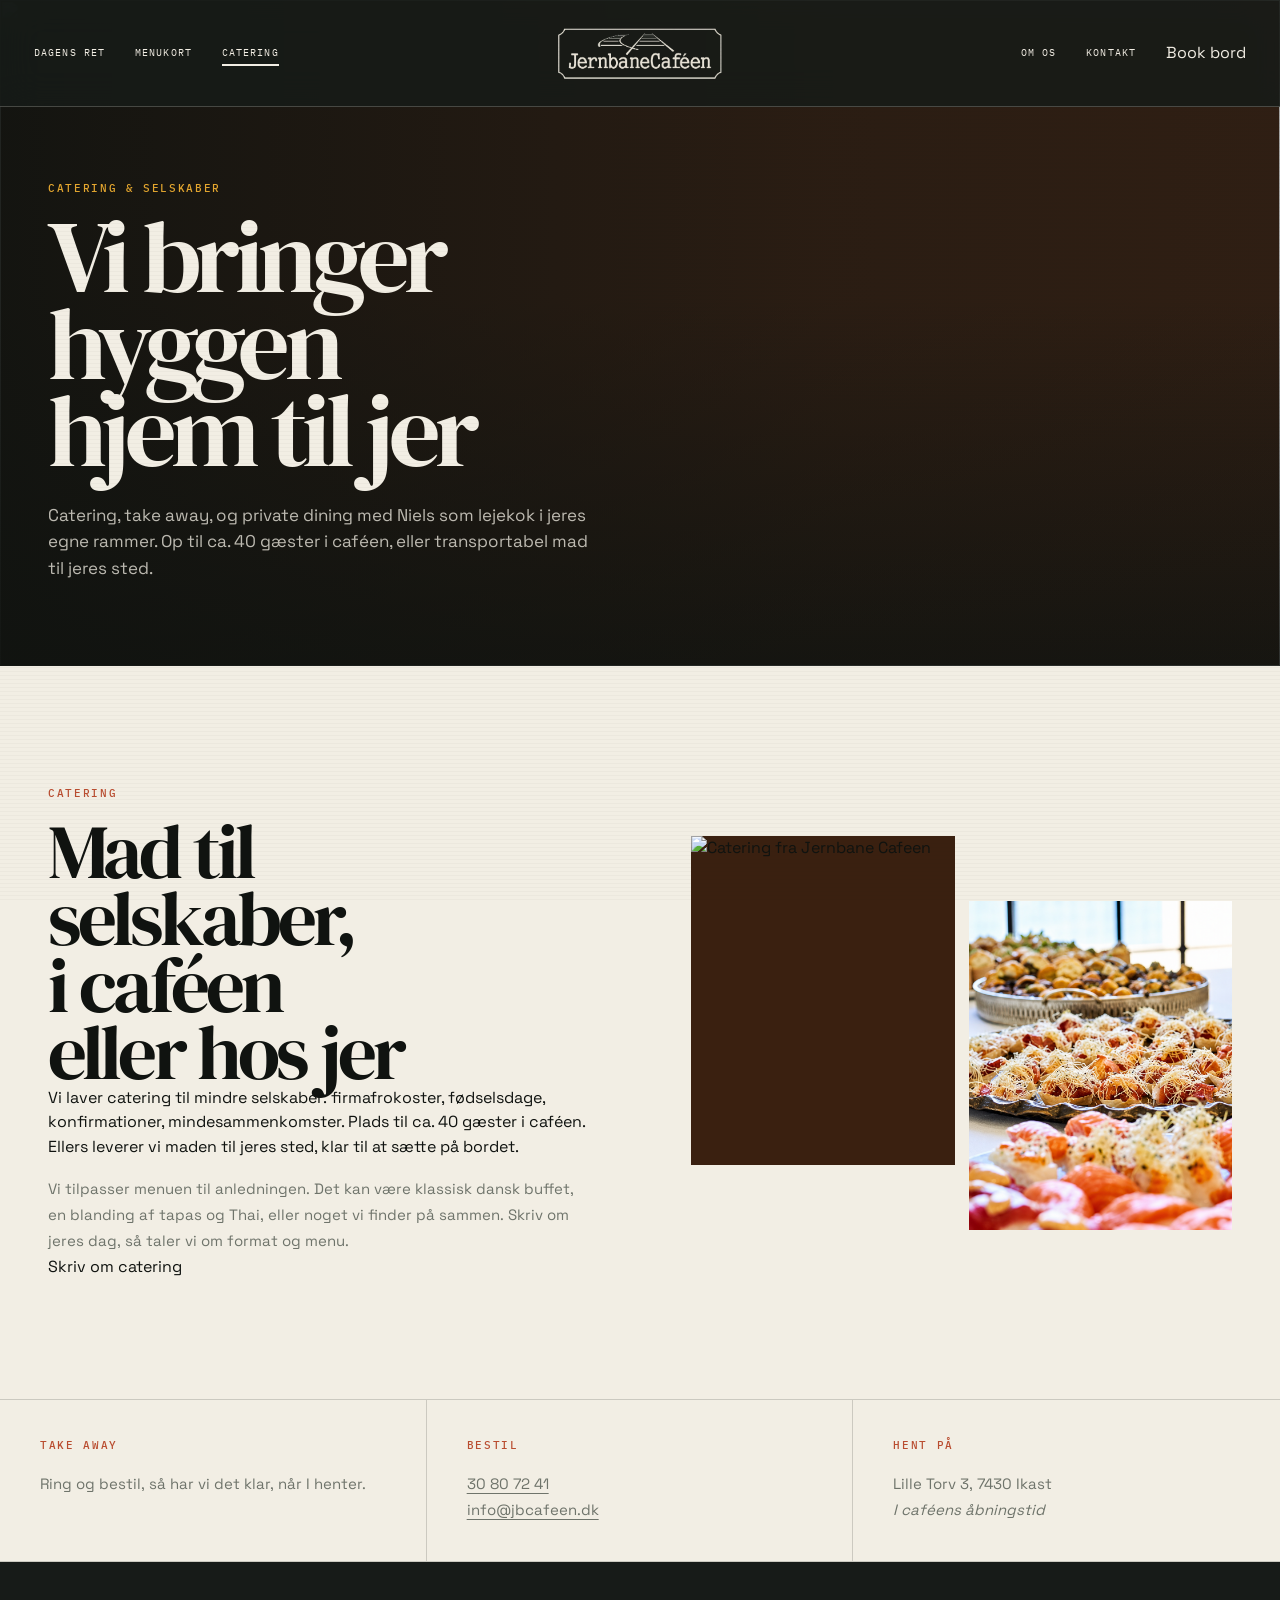
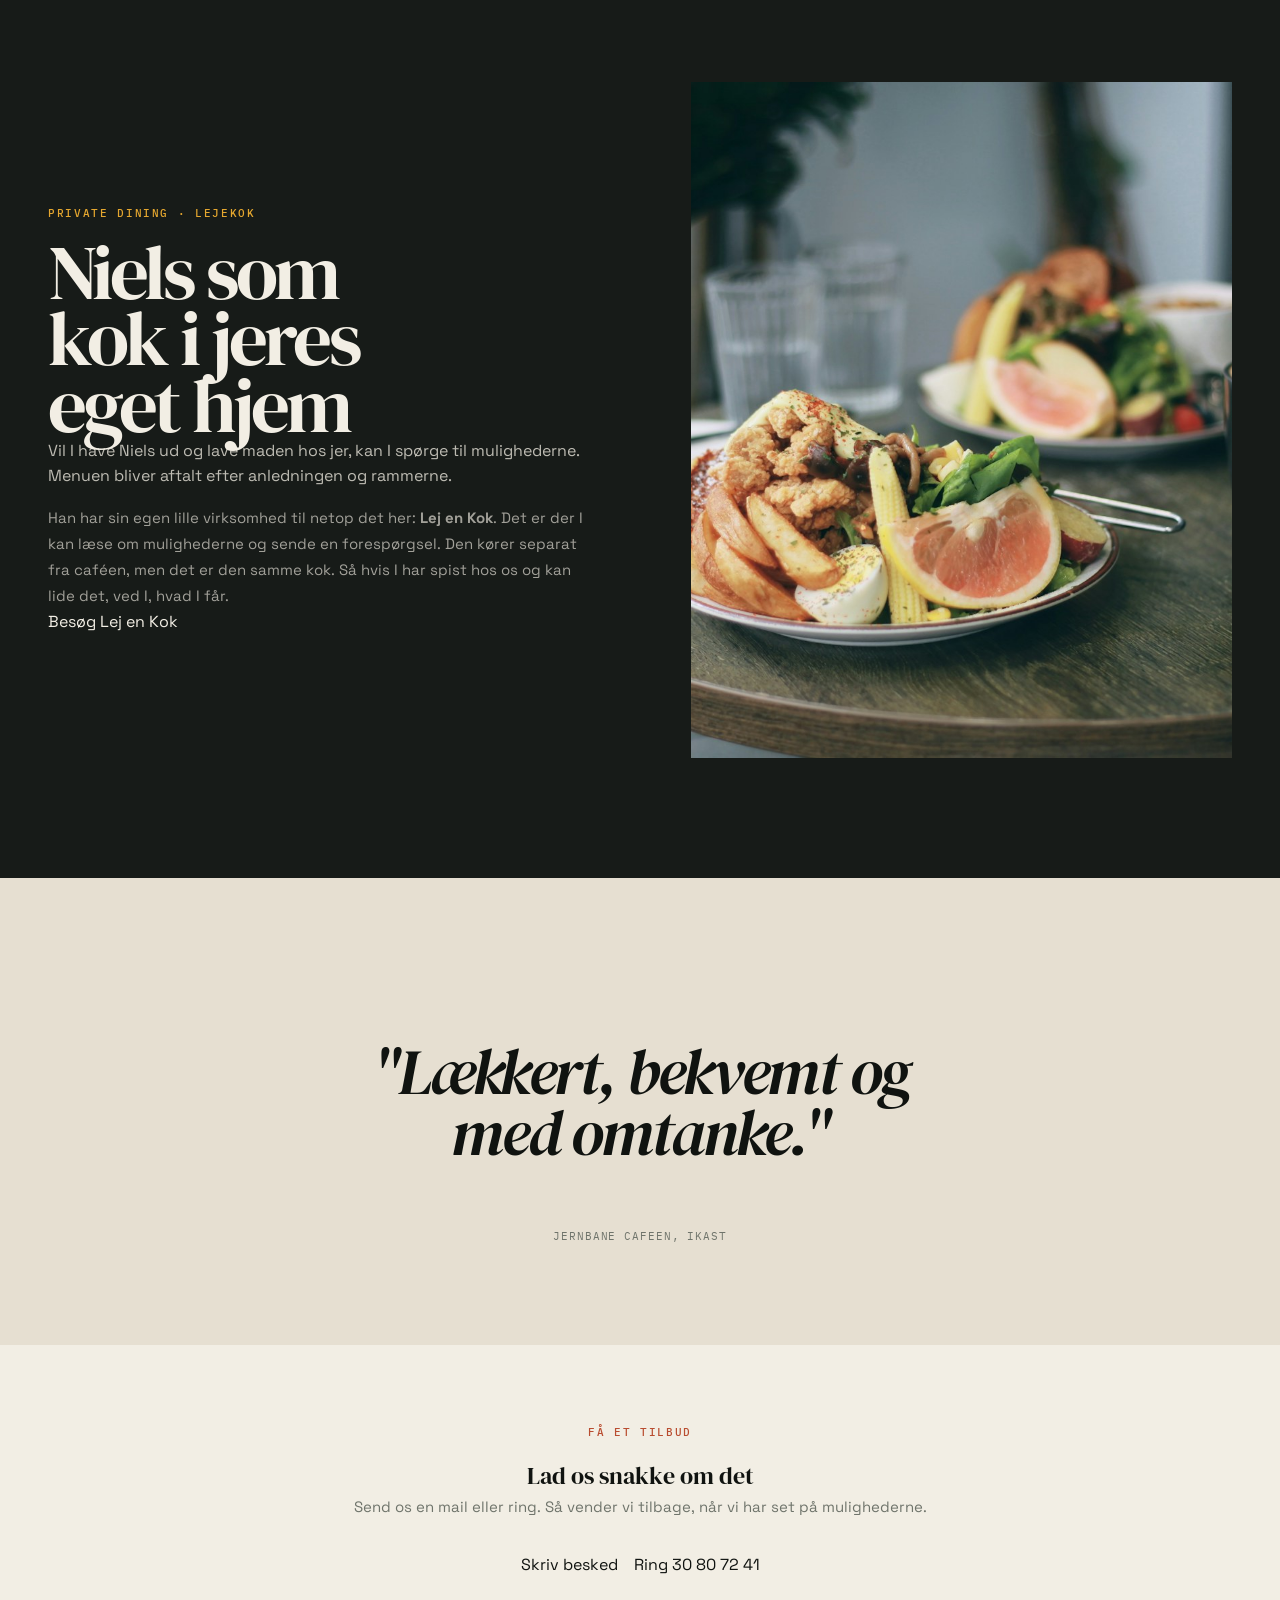
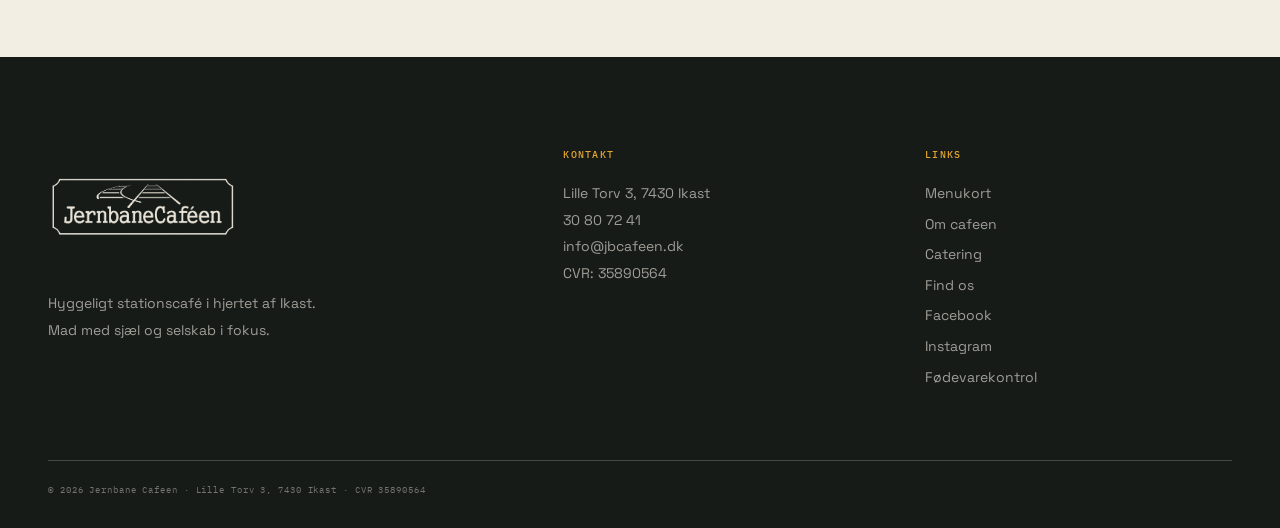
==== commit 740ba80a: "feat: overhaul Jernbanecafeen homepage" ====
--- a/catering.html
+++ b/catering.html
@@ -123,8 +123,8 @@
           <h2 data-cms="overskrift-3">Niels som kok i jeres eget hjem</h2>
           <div class="separator"></div>
           <p data-cms="tekst-13" class="body-lg">Vil I have Niels ud og lave maden hos jer, kan I spørge til mulighederne. Menuen bliver aftalt efter anledningen og rammerne.</p>
-          <p data-cms="tekst-14" class="body">Han har sin egen lille virksomhed til netop det her: <strong>Lejenkok.dk</strong>. Det er der I kan se priser, datoer og menu-forslag. Den kører separat fra caféen, men det er den samme kok. Så hvis I har spist hos os og kan lide det, ved I, hvad I får.</p>
-          <a data-cms="linktekst-7" href="https://www.lejenkok.dk" target="_blank" rel="noopener" class="btn-solid">Besøg Lejenkok.dk</a>
+          <p data-cms="tekst-14" class="body">Han har sin egen lille virksomhed til netop det her: <strong>Lej en Kok</strong>. Det er der I kan læse om mulighederne og sende en forespørgsel. Den kører separat fra caféen, men det er den samme kok. Så hvis I har spist hos os og kan lide det, ved I, hvad I får.</p>
+          <a data-cms="linktekst-7" href="https://www.lejenkok.dk" target="_blank" rel="noopener" class="btn-solid">Besøg Lej en Kok</a>
         </div>
         <div class="catering-image reveal-right">
           <div class="pair-frame">
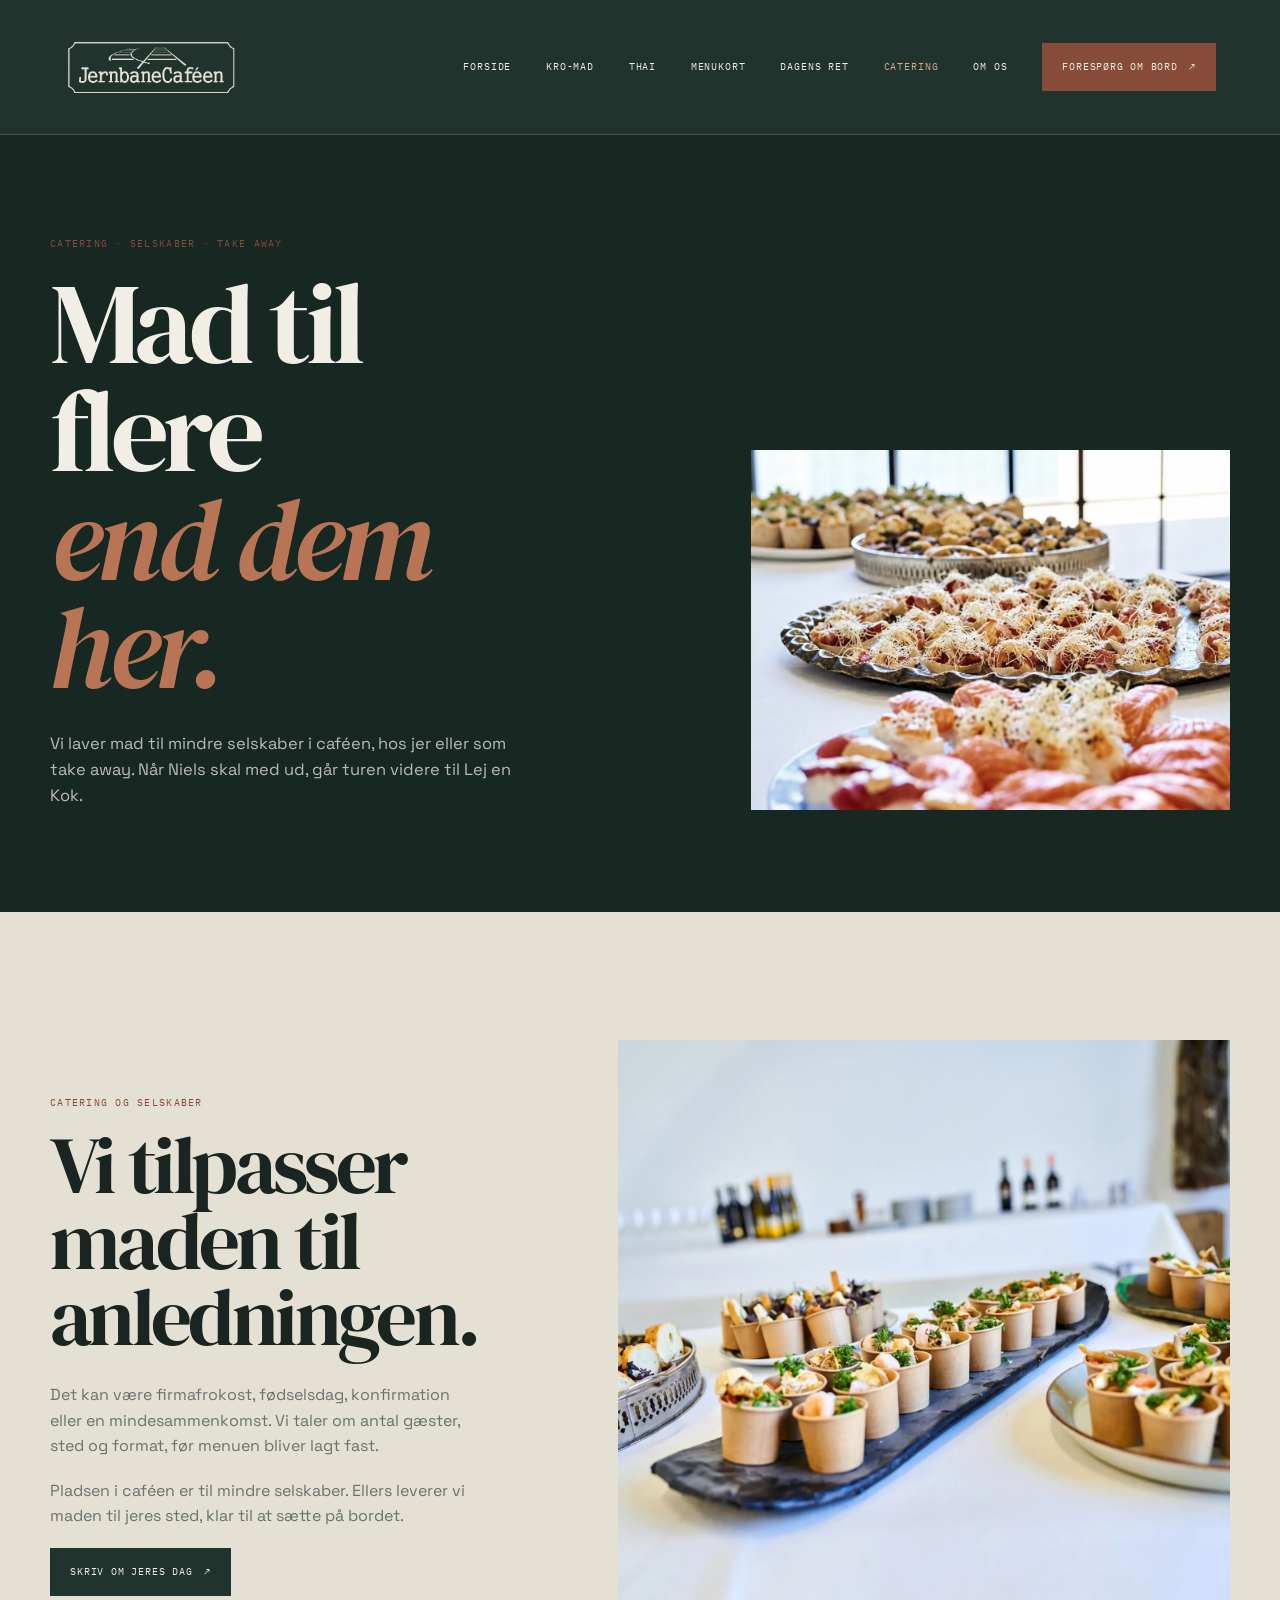
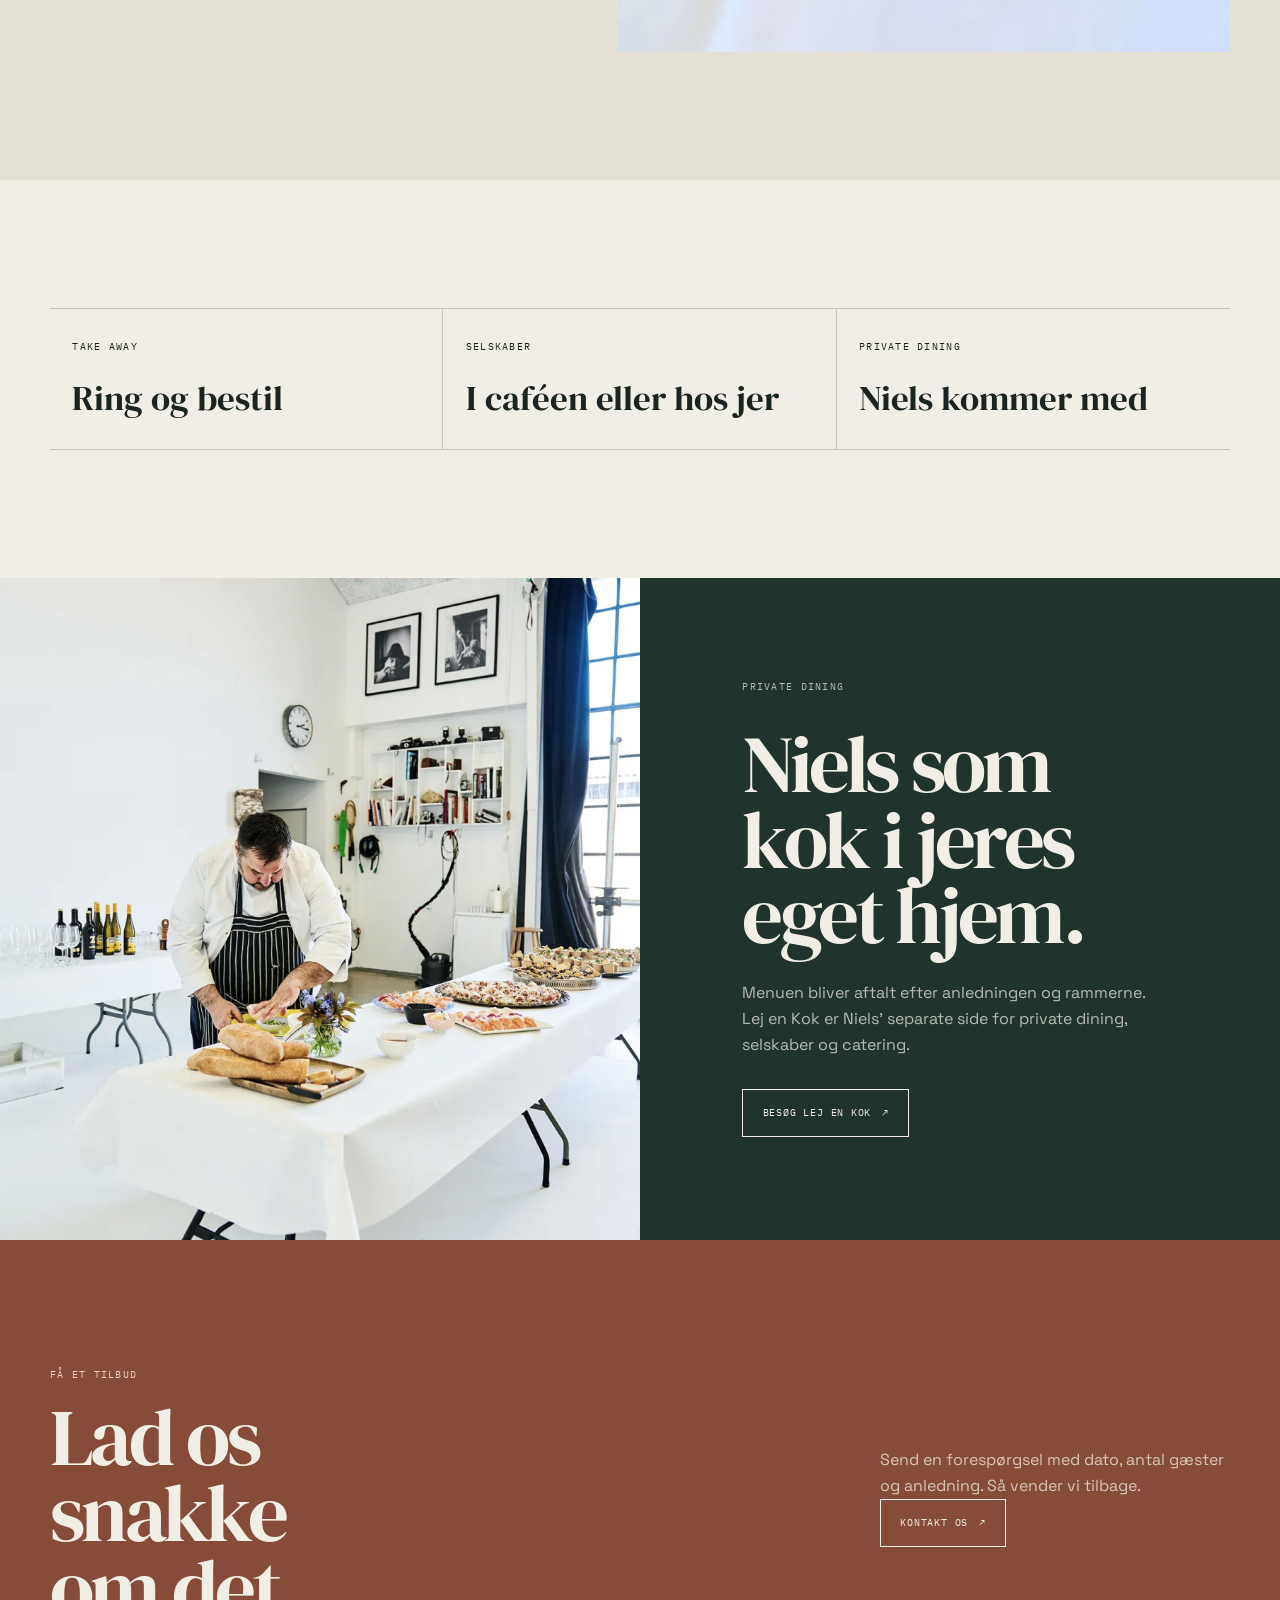
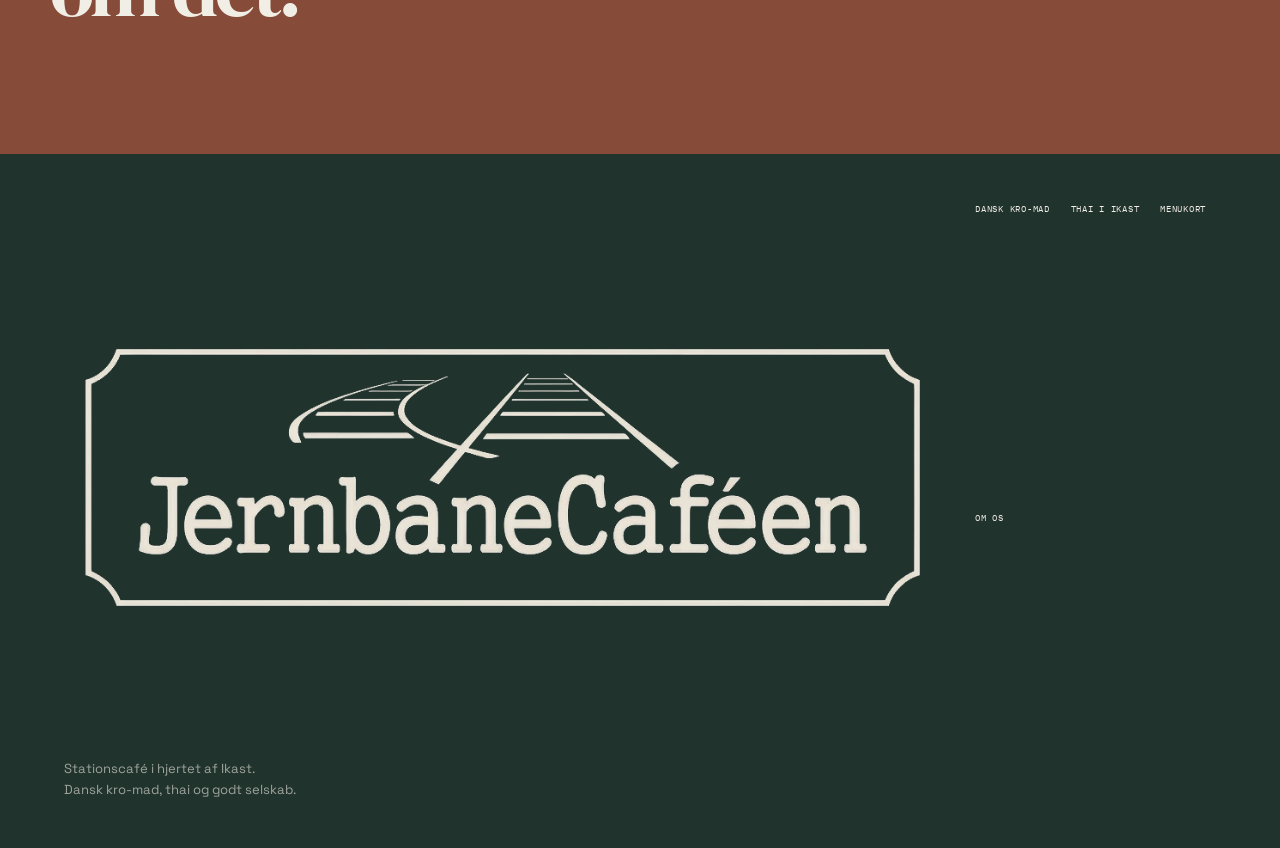
==== commit ef854421: "feat: finalize restaurant site experience" ====
--- a/catering.html
+++ b/catering.html
@@ -1,201 +1,13 @@
-<!DOCTYPE html>
+<!doctype html>
 <html lang="da">
 <head>
-  <meta charset="UTF-8">
-  <meta name="viewport" content="width=device-width, initial-scale=1.0">
-  <title>Catering, private dining og lejekok | Jernbane Cafeen i Ikast</title>
-  <meta name="description" content="Catering til selskaber, take away og private dining med Niels som lejekok i jeres hjem. Plads til ca. 40 gæster i caféen. Lille Torv 3, 7430 Ikast.">
-  <link rel="canonical" href="https://jbcafeen.dk/catering.html">
-  <meta property="og:type" content="website">
-  <meta property="og:locale" content="da_DK">
-  <meta property="og:site_name" content="Jernbane Cafeen">
-  <meta property="og:url" content="https://jbcafeen.dk/catering.html">
-  <meta property="og:title" content="Catering, private dining og lejekok | Jernbane Cafeen i Ikast">
-  <meta property="og:description" content="Catering, take away og private dining til selskaber i caféen eller hos jer.">
-  <meta property="og:image" content="https://jbcafeen.dk/billeder/mad-catering.png">
-  <meta property="og:image:alt" content="Catering fra Jernbane Cafeen">
-  <script type="application/ld+json">
-  {
-    "@context": "https://schema.org",
-    "@type": "Restaurant",
-    "@id": "https://jbcafeen.dk/#restaurant",
-    "name": "Jernbane Cafeen",
-    "url": "https://jbcafeen.dk/",
-    "image": "https://jbcafeen.dk/billeder/mad-catering.png",
-    "telephone": "+45 30 80 72 41",
-    "email": "info@jbcafeen.dk",
-    "address": {"@type": "PostalAddress", "streetAddress": "Lille Torv 3", "postalCode": "7430", "addressLocality": "Ikast", "addressCountry": "DK"},
-    "geo": {"@type": "GeoCoordinates", "latitude": 56.14471, "longitude": 9.155242},
-    "openingHoursSpecification": [
-      {"@type": "OpeningHoursSpecification", "dayOfWeek": "Wednesday", "opens": "16:00", "closes": "20:00"},
-      {"@type": "OpeningHoursSpecification", "dayOfWeek": ["Thursday", "Friday"], "opens": "12:00", "closes": "20:00"},
-      {"@type": "OpeningHoursSpecification", "dayOfWeek": "Saturday", "opens": "12:00", "closes": "20:00"},
-      {"@type": "OpeningHoursSpecification", "dayOfWeek": "Sunday", "opens": "12:00", "closes": "19:00"}
-    ],
-    "servesCuisine": ["Thai", "Danish"],
-    "sameAs": ["https://www.instagram.com/jernbanecafeen_7430_ikast/", "https://www.findsmiley.dk/1355830"]
-  }
-  </script>
-  <link rel="preconnect" href="https://fonts.googleapis.com">
-  <link rel="preconnect" href="https://fonts.gstatic.com" crossorigin>
-  <link href="https://fonts.googleapis.com/css2?family=DM+Serif+Display:ital@0;1&family=IBM+Plex+Mono:wght@400;500&family=Space+Grotesk:wght@400;500;600;700&display=swap" rel="stylesheet">
-  <link rel="stylesheet" href="style.css">
+  <meta charset="utf-8"><meta name="viewport" content="width=device-width, initial-scale=1">
+  <title>Catering og selskaber i Ikast | Jernbanecaféen</title>
+  <meta name="description" content="Catering, take away, selskaber og private dining fra Jernbanecaféen i Ikast. Få mad til caféen, hjemmet eller jeres næste arrangement.">
+  <link rel="canonical" href="https://jbcafeen.dk/catering.html"><meta property="og:type" content="website"><meta property="og:locale" content="da_DK"><meta property="og:site_name" content="Jernbanecaféen"><meta property="og:title" content="Catering og selskaber i Ikast | Jernbanecaféen"><meta property="og:description" content="Mad til mindre selskaber, take away og private dining med Niels."><meta property="og:url" content="https://jbcafeen.dk/catering.html"><meta property="og:image" content="https://jbcafeen.dk/billeder/mad-catering.webp"><meta property="og:image:alt" content="Catering fra Jernbanecaféen"><link rel="icon" type="image/svg+xml" href="favicon.svg">
+  <script type="application/ld+json">{"@context":"https://schema.org","@type":"Service","@id":"https://jbcafeen.dk/catering.html#service","name":"Catering og selskaber fra Jernbanecaféen","provider":{"@type":"Restaurant","name":"Jernbanecaféen","url":"https://jbcafeen.dk/"},"areaServed":{"@type":"Place","name":"Ikast og omegn"},"serviceType":["Catering","Take away","Private dining"]}</script>
+  <link rel="preconnect" href="https://fonts.googleapis.com"><link rel="preconnect" href="https://fonts.gstatic.com" crossorigin><link href="https://fonts.googleapis.com/css2?family=DM+Serif+Display:ital@0;1&family=IBM+Plex+Mono:wght@400;500&family=Space+Grotesk:wght@400;500;600;700&display=swap" rel="stylesheet"><link rel="stylesheet" href="jernbane-site.css">
 </head>
-<body>
-  <a class="skip-link" href="#top">Spring til indhold</a>
-
-  <!-- NAV -->
-  <header class="nav" role="banner">
-    <div class="nav-left">
-      <a data-cms="linktekst-22" href="dagens-ret.html" class="nav-link">Dagens ret</a>
-      <a data-cms="linktekst" href="menu.html" class="nav-link">Menukort</a>
-      <a data-cms="linktekst-2" href="catering.html" class="nav-link" aria-current="page">Catering</a>
-    </div>
-    <a href="index.html#top" class="nav-logo-link">
-      <img data-cms="billede" src="billeder/jernbane-logo-lys.png" alt="Jernbane Cafeen" class="nav-logo" id="navLogo">
-    </a>
-    <div class="nav-right">
-      <a data-cms="linktekst-3" href="om-os.html" class="nav-link">Om os</a>
-      <a data-cms="linktekst-4" href="index.html#kontakt" class="nav-link">Kontakt</a>
-      <a data-cms="linktekst-5" href="index.html#kontakt" class="btn-solid">Book bord</a>
-    </div>
-    <button class="burger" aria-label="Åbn menu" aria-expanded="false">
-      <span></span><span></span><span></span>
-    </button>
-  </header>
-
-  <main id="top">
-
-    <!-- 1. SUBPAGE HERO -->
-    <section class="subpage-hero" data-tone="dark" aria-label="Catering">
-      <img data-cms="billede-2" src="billeder/mad-catering.png" alt="" style="background:#3A2010">
-      <div class="subpage-hero-overlay"></div>
-      <div class="subpage-hero-content reveal">
-        <p data-cms="tekst" class="eyebrow">Catering & selskaber</p>
-        <h1 data-cms="overskrift">Vi bringer hyggen hjem til jer</h1>
-        <p data-cms="tekst-2" class="body-lg">Catering, take away, og private dining med Niels som lejekok i jeres egne rammer. Op til ca. 40 gæster i caféen, eller transportabel mad til jeres sted.</p>
-      </div>
-    </section>
-
-    <!-- 2. CATERING -->
-    <section class="section-pad" id="catering-tilbud" aria-label="Catering">
-      <div class="col-wide om-grid">
-        <div class="om-text reveal">
-          <p data-cms="tekst-3" class="eyebrow">Catering</p>
-          <h2 data-cms="overskrift-2">Mad til selskaber, i caféen eller hos jer</h2>
-          <div class="separator"></div>
-          <p data-cms="tekst-4" class="body-lg">Vi laver catering til mindre selskaber: firmafrokoster, fødselsdage, konfirmationer, mindesammenkomster. Plads til ca. 40 gæster i caféen. Ellers leverer vi maden til jeres sted, klar til at sætte på bordet.</p>
-          <p data-cms="tekst-5" class="body">Vi tilpasser menuen til anledningen. Det kan være klassisk dansk buffet, en blanding af tapas og Thai, eller noget vi finder på sammen. Skriv om jeres dag, så taler vi om format og menu.</p>
-          <a data-cms="linktekst-6" href="mailto:info@jbcafeen.dk?subject=Catering-forespørgsel" class="btn-solid">Skriv om catering</a>
-        </div>
-        <div class="pair offset-right reveal" data-delay="2">
-          <div class="pair-frame">
-            <img data-cms="billede-3" src="billeder/mad-catering.png" alt="Catering fra Jernbane Cafeen" loading="lazy" style="background:#3A2010">
-          </div>
-          <div class="pair-frame">
-            <img data-cms="billede-4" src="billeder/mad-catering2.png" alt="Catering opstilling" loading="lazy" style="background:#2E2A26">
-          </div>
-        </div>
-      </div>
-    </section>
-
-    <!-- 3. TAKE AWAY STRIP -->
-    <section class="info-strip" aria-label="Take away">
-      <div class="reveal" data-delay="1">
-        <p data-cms="tekst-6" class="eyebrow">Take away</p>
-        <p data-cms="tekst-7" class="body">Ring og bestil, så har vi det klar, når I henter.</p>
-      </div>
-      <div class="reveal" data-delay="2">
-        <p data-cms="tekst-8" class="eyebrow">Bestil</p>
-        <p data-cms="tekst-9" class="body"><a href="tel:30807241">30 80 72 41</a><br><a href="mailto:info@jbcafeen.dk">info@jbcafeen.dk</a></p>
-      </div>
-      <div class="reveal" data-delay="3">
-        <p data-cms="tekst-10" class="eyebrow">Hent på</p>
-        <p data-cms="tekst-11" class="body">Lille Torv 3, 7430 Ikast<br><em>I caféens åbningstid</em></p>
-      </div>
-    </section>
-
-    <!-- 4. PRIVATE DINING / LEJEKOK -->
-    <section class="catering-section section-pad" id="lejekok" data-tone="dark" aria-label="Private dining og lejekok">
-      <div class="col-wide catering-grid">
-        <div class="catering-text reveal-left">
-          <p data-cms="tekst-12" class="eyebrow">Private dining · Lejekok</p>
-          <h2 data-cms="overskrift-3">Niels som kok i jeres eget hjem</h2>
-          <div class="separator"></div>
-          <p data-cms="tekst-13" class="body-lg">Vil I have Niels ud og lave maden hos jer, kan I spørge til mulighederne. Menuen bliver aftalt efter anledningen og rammerne.</p>
-          <p data-cms="tekst-14" class="body">Han har sin egen lille virksomhed til netop det her: <strong>Lej en Kok</strong>. Det er der I kan læse om mulighederne og sende en forespørgsel. Den kører separat fra caféen, men det er den samme kok. Så hvis I har spist hos os og kan lide det, ved I, hvad I får.</p>
-          <a data-cms="linktekst-7" href="https://www.lejenkok.dk" target="_blank" rel="noopener" class="btn-solid">Besøg Lej en Kok</a>
-        </div>
-        <div class="catering-image reveal-right">
-          <div class="pair-frame">
-            <img data-cms="billede-5" src="billeder/mad-restaurant.jpg" alt="Privat dining" loading="lazy" style="background:#2E2A26">
-          </div>
-        </div>
-      </div>
-    </section>
-
-    <!-- 5. CITAT -->
-    <section class="quote-section section-pad">
-      <div class="col-narrow reveal">
-        <div class="separator separator-center"></div>
-        <blockquote data-cms="citat" class="quote-text">
-          <em>"Lækkert, bekvemt og med omtanke."</em>
-        </blockquote>
-        <div class="separator separator-center"></div>
-        <p data-cms="tekst-15" class="caption">Jernbane Cafeen, Ikast</p>
-      </div>
-    </section>
-
-    <!-- 6. CTA -->
-    <section class="section-pad-sm" aria-label="Få et tilbud">
-      <div class="col-narrow" style="text-align:center">
-        <p data-cms="tekst-16" class="eyebrow">Få et tilbud</p>
-        <h2 data-cms="overskrift-4">Lad os snakke om det</h2>
-        <div class="separator separator-center"></div>
-        <p data-cms="tekst-17" class="body">Send os en mail eller ring. Så vender vi tilbage, når vi har set på mulighederne.</p>
-        <p data-cms="tekst-18" style="margin-top:32px">
-          <a href="mailto:info@jbcafeen.dk?subject=Catering-forespørgsel" class="btn-solid" style="margin-right:12px">Skriv besked</a>
-          <a href="tel:30807241" class="btn-outline" style="border-color:var(--c-ink); color:var(--c-ink)">Ring 30 80 72 41</a>
-        </p>
-      </div>
-    </section>
-
-  </main>
-
-  <!-- FOOTER -->
-  <footer class="footer" data-tone="dark" aria-label="Sidefod">
-    <div class="footer-grid">
-      <div>
-        <img data-cms="billede-6" src="billeder/jernbane-logo-creme.png" alt="Jernbane Cafeen" class="footer-logo">
-        <p data-cms="tekst-19">Hyggeligt stationscafé i hjertet af Ikast.<br>Mad med sjæl og selskab i fokus.</p>
-      </div>
-      <div>
-        <h3 data-cms="lille-overskrift">Kontakt</h3>
-        <address>
-          Lille Torv 3, 7430 Ikast<br>
-          <a data-cms="linktekst-8" href="tel:30807241">30 80 72 41</a><br>
-          <a data-cms="linktekst-9" href="mailto:info@jbcafeen.dk">info@jbcafeen.dk</a><br>
-          CVR: 35890564
-        </address>
-      </div>
-      <div>
-        <h3 data-cms="lille-overskrift-2">Links</h3>
-        <nav aria-label="Footer navigation">
-          <a data-cms="linktekst-10" href="menu.html">Menukort</a>
-          <a data-cms="linktekst-11" href="om-os.html">Om cafeen</a>
-          <a data-cms="linktekst-12" href="catering.html">Catering</a>
-          <a data-cms="linktekst-13" href="index.html#kontakt">Find os</a>
-          <a data-cms="linktekst-14" href="https://www.facebook.com/profile.php?id=100094077635043" target="_blank" rel="noopener">Facebook</a>
-          <a data-cms="linktekst-15" href="https://www.instagram.com/jernbanecafeen_7430_ikast/" target="_blank" rel="noopener">Instagram</a>
-          <a data-cms="linktekst-16" href="https://www.findsmiley.dk/1355830" target="_blank" rel="noopener">Fødevarekontrol</a>
-        </nav>
-      </div>
-    </div>
-    <div class="footer-bottom">
-      <p data-cms="tekst-20">&copy; 2026 Jernbane Cafeen · Lille Torv 3, 7430 Ikast · CVR 35890564</p>
-    </div>
-  </footer>
-
-  <script src="main.js"></script>
-</body>
-</html>
+<body><a class="skip-link" href="#main">Spring til indhold</a><header class="jb-header"><a class="jb-logo" href="index.html" aria-label="Jernbanecaféen, forside"><img src="billeder/jernbane-logo-creme.png" alt="Jernbanecaféen"></a><button class="jb-menu" type="button" aria-controls="jb-mobile-nav" aria-expanded="false">Menu</button><nav class="jb-nav" id="jb-nav" aria-label="Hovednavigation"><a href="index.html">Forside</a><a href="dansk-kromad-ikast.html">Kro-mad</a><a href="thai-mad-ikast.html">Thai</a><a href="menu.html">Menukort</a><a href="dagens-ret.html">Dagens ret</a><a href="catering.html" aria-current="page">Catering</a><a href="om-os.html">Om os</a><a class="jb-button" href="index.html#kontakt">Forespørg om bord <span aria-hidden="true">↗</span></a></nav></header><nav id="jb-mobile-nav" class="jb-mobile" aria-label="Mobilnavigation"><button class="jb-close" type="button">Luk</button><a href="index.html">Forside</a><a href="dansk-kromad-ikast.html">Dansk kro-mad</a><a href="thai-mad-ikast.html">Thai i Ikast</a><a href="menu.html">Menukort</a><a href="dagens-ret.html">Dagens ret</a><a href="catering.html">Catering</a><a href="index.html#kontakt">Forespørg om bord</a></nav>
+<main id="main"><section class="jb-subhero"><div class="jb-wrap jb-subhero-inner"><div class="jb-subhero-copy reveal"><p class="jb-eyebrow">Catering · selskaber · take away</p><h1>Mad til flere<br><em>end dem her.</em></h1><p>Vi laver mad til mindre selskaber i caféen, hos jer eller som take away. Når Niels skal med ud, går turen videre til Lej en Kok.</p></div><div class="jb-subhero-image reveal" data-delay="1"><img src="billeder/mad-catering2.webp" alt="Cateringopstilling fra Jernbanecaféen"></div></div></section><section class="jb-service jb-pad"><div class="jb-wrap jb-service-grid"><div class="jb-service-copy reveal"><p class="jb-eyebrow">Catering og selskaber</p><h2>Vi tilpasser maden til anledningen.</h2><p>Det kan være firmafrokost, fødselsdag, konfirmation eller en mindesammenkomst. Vi taler om antal gæster, sted og format, før menuen bliver lagt fast.</p><p>Pladsen i caféen er til mindre selskaber. Ellers leverer vi maden til jeres sted, klar til at sætte på bordet.</p><a class="jb-button jb-button-dark" href="index.html#kontakt">Skriv om jeres dag <span aria-hidden="true">↗</span></a></div><div class="jb-service-image reveal" data-delay="1"><img src="billeder/mad-catering.webp" alt="Cateringfade med mad fra Jernbanecaféen"></div></div></section><section class="jb-pad" style="background:var(--linen)"><div class="jb-wrap jb-facts"><div class="jb-fact"><span class="jb-mono">Take away</span><strong>Ring og bestil</strong></div><div class="jb-fact"><span class="jb-mono">Selskaber</span><strong>I caféen eller hos jer</strong></div><div class="jb-fact"><span class="jb-mono">Private dining</span><strong>Niels kommer med</strong></div></div></section><section class="jb-place"><div class="jb-place-image"><img src="billeder/niels-rasmussen.webp" alt="Niels Rasmussen arbejder ved et selskab" loading="lazy"></div><div class="jb-place-copy reveal"><p class="jb-eyebrow">Private dining</p><h2>Niels som kok i jeres eget hjem.</h2><p>Menuen bliver aftalt efter anledningen og rammerne. Lej en Kok er Niels' separate side for private dining, selskaber og catering.</p><a class="jb-button jb-button-outline" href="https://lejenkok.dk/" target="_blank" rel="noopener">Besøg Lej en Kok <span aria-hidden="true">↗</span></a></div></section><section class="jb-callout jb-pad"><div class="jb-wrap jb-callout-inner"><div><p class="jb-eyebrow" style="color:#efd0bd">Få et tilbud</p><h2>Lad os snakke om det.</h2></div><div><p>Send en forespørgsel med dato, antal gæster og anledning. Så vender vi tilbage.</p><a class="jb-button jb-button-outline" href="index.html#kontakt">Kontakt os <span aria-hidden="true">↗</span></a></div></div></section></main>
+<footer class="jb-footer"><div><a class="jb-footer-logo" href="index.html" aria-label="Jernbanecaféen, forside"><img src="billeder/jernbane-logo-creme.png" alt="Jernbanecaféen"></a><p>Stationscafé i hjertet af Ikast.<br>Dansk kro-mad, thai og godt selskab.</p></div><nav aria-label="Footer navigation"><a href="dansk-kromad-ikast.html">Dansk kro-mad</a><a href="thai-mad-ikast.html">Thai i Ikast</a><a href="menu.html">Menukort</a><a href="om-os.html">Om os</a></nav></footer><script src="jernbane-site.js" defer></script></body></html>
--- a/jernbane-site.css
+++ b/jernbane-site.css
@@ -0,0 +1,154 @@
+:root {
+  --forest: #20332d;
+  --forest-deep: #172721;
+  --linen: #f1eee6;
+  --linen-2: #e5e0d4;
+  --copper: #b87556;
+  --copper-deep: #874c39;
+  --brass: #c49a51;
+  --ink: #1a2521;
+  --muted: #67736c;
+  --line: rgba(26,37,33,.2);
+  --display: "DM Serif Display", Georgia, serif;
+  --body: "Space Grotesk", Arial, sans-serif;
+  --mono: "IBM Plex Mono", monospace;
+  --ease: cubic-bezier(.16,1,.3,1);
+}
+*,*::before,*::after { box-sizing: border-box; }
+html { scroll-behavior: smooth; overflow-x: clip; }
+body { margin: 0; color: var(--ink); background: var(--linen); font-family: var(--body); line-height: 1.6; overflow-x: clip; }
+img { display: block; max-width: 100%; }
+a { color: inherit; }
+button,input,textarea { font: inherit; }
+:focus-visible { outline: 3px solid var(--brass); outline-offset: 4px; }
+.skip-link { position: fixed; top: -5rem; left: 1rem; z-index: 50; padding: .7rem 1rem; color: var(--linen); background: var(--forest-deep); }
+.skip-link:focus { top: 1rem; }
+.jb-header { position: sticky; top: 0; z-index: 20; display: flex; align-items: center; justify-content: space-between; min-height: 82px; padding: .8rem clamp(1.25rem, 5vw, 5rem); color: var(--linen); background: var(--forest); border-bottom: 1px solid rgba(241,238,230,.18); }
+.jb-logo { width: 175px; }
+.jb-logo img { width: 100%; height: auto; }
+.jb-nav { display: flex; align-items: center; gap: clamp(1rem, 2.7vw, 2.4rem); font-family: var(--mono); font-size: .61rem; letter-spacing: .09em; text-transform: uppercase; }
+.jb-nav a { text-decoration: none; }
+.jb-nav a[aria-current="page"],.jb-nav a:not(.jb-button):hover { color: #d7a988; }
+.jb-menu { display: none; color: var(--linen); border: 1px solid rgba(241,238,230,.4); background: transparent; padding: .55rem .7rem; cursor: pointer; font-family: var(--mono); font-size: .62rem; text-transform: uppercase; }
+.jb-mobile { position: fixed; inset: 0; z-index: 30; display: flex; flex-direction: column; align-items: center; justify-content: center; gap: 1.35rem; color: var(--linen); background: var(--forest-deep); opacity: 0; visibility: hidden; pointer-events: none; transform: translateY(-10px); transition: opacity .3s var(--ease),transform .3s var(--ease); }
+.jb-mobile.is-open { opacity: 1; visibility: visible; pointer-events: auto; transform: none; }
+.jb-mobile a { font-family: var(--display); font-size: clamp(2.8rem, 10vw, 5rem); line-height: .9; text-decoration: none; }
+.jb-close { position: absolute; top: 1.5rem; right: 1.5rem; color: var(--linen); border: 1px solid rgba(241,238,230,.3); background: transparent; padding: .55rem .7rem; font-family: var(--mono); font-size: .62rem; }
+.jb-button { display: inline-flex; align-items: center; justify-content: center; gap: .7rem; min-height: 48px; padding: 0 1.2rem; color: var(--linen); border: 1px solid var(--copper-deep); background: var(--copper-deep); font-family: var(--mono); font-size: .62rem; letter-spacing: .08em; text-decoration: none; text-transform: uppercase; transition: transform .25s var(--ease),background .25s var(--ease); }
+.jb-button:hover { background: var(--copper-deep); transform: translateY(-2px); }
+.jb-button-dark { color: var(--linen); border-color: var(--forest); background: var(--forest); }
+.jb-button-outline { color: var(--linen); border-color: var(--linen); background: transparent; }
+.jb-button-outline:hover { color: var(--forest); background: var(--linen); }
+.jb-link { display: inline-flex; align-items: center; gap: .7rem; width: fit-content; padding-bottom: .3rem; border-bottom: 1px solid currentColor; font-family: var(--mono); font-size: .62rem; letter-spacing: .08em; text-decoration: none; text-transform: uppercase; transition: gap .25s var(--ease); }
+.jb-link:hover { gap: 1.1rem; }
+.jb-wrap { width: min(1180px, calc(100% - 3rem)); margin-inline: auto; }
+.jb-pad { padding: clamp(5rem, 10vw, 9rem) 0; }
+.jb-eyebrow,.jb-mono,.jb-address,.jb-meta { font-family: var(--mono); font-size: .61rem; letter-spacing: .13em; line-height: 1.4; text-transform: uppercase; }
+.jb-eyebrow { margin: 0 0 1.1rem; color: var(--copper-deep); }
+h1,h2,h3,p { margin: 0; }
+h1,h2,h3 { font-family: var(--display); font-weight: 400; line-height: .94; letter-spacing: -.045em; text-wrap: balance; }
+h1 { font-size: clamp(4rem, 9vw, 8.7rem); }
+.jb-hero h1 span,.jb-hero h1 em { white-space: nowrap; }
+h2 { max-width: 12ch; font-size: clamp(3rem, 6.3vw, 7rem); }
+h3 { font-size: clamp(2.3rem, 4.2vw, 4.2rem); }
+em { color: var(--copper); font-style: italic; }
+.jb-hero { display: grid; grid-template-columns: minmax(0, .85fr) minmax(400px, 1.15fr); min-height: min(790px,calc(100svh - 82px)); color: var(--linen); background: var(--forest-deep); }
+.jb-hero-copy { display: flex; flex-direction: column; justify-content: center; padding: clamp(4rem, 8vw, 8rem) clamp(1.5rem, 8vw, 8rem); }
+.jb-hero-copy .jb-eyebrow { color: #d7a988; }
+.jb-hero-lead { max-width: 36ch; margin: 1.8rem 0 2.2rem; color: rgba(241,238,230,.76); font-size: 1.04rem; }
+.jb-hero-actions { display: flex; align-items: center; flex-wrap: wrap; gap: 1rem; }
+.jb-hero-media { position: relative; min-height: 620px; overflow: hidden; background: var(--linen-2); }
+.jb-hero-media > img { width: 100%; height: 100%; object-fit: cover; object-position: center; filter: saturate(.68) contrast(1.05); }
+.jb-hero-media::after { content: ""; position: absolute; inset: 0; background: linear-gradient(0deg,rgba(23,39,33,.58),transparent 50%); }
+.jb-hero-caption { position: absolute; right: 1.5rem; bottom: 1.5rem; z-index: 1; color: var(--linen); }
+.jb-hero-caption strong { display: block; margin-top: .4rem; font-family: var(--display); font-size: 3rem; line-height: .8; }
+.jb-hero-fact { position: absolute; right: 1.5rem; top: 1.5rem; z-index: 1; max-width: 18ch; color: rgba(241,238,230,.82); text-align: right; }
+.jb-rail { display: flex; justify-content: space-between; gap: 1rem; padding: .85rem clamp(1.25rem,5vw,5rem); color: var(--forest); background: var(--brass); font-family: var(--mono); font-size: .58rem; letter-spacing: .1em; text-transform: uppercase; }
+.jb-choice { background: var(--linen); }
+.jb-choice-head { display: flex; justify-content: space-between; align-items: end; gap: 2rem; margin-bottom: 4rem; }
+.jb-choice-head h2 { max-width: 10ch; }
+.jb-choice-head p:last-child { max-width: 30ch; color: var(--muted); }
+.jb-choice-grid { display: grid; grid-template-columns: 1fr 1fr; gap: 1rem; }
+.jb-choice-card { display: grid; grid-template-rows: 300px 1fr; min-height: 650px; color: var(--linen); background: var(--forest); text-decoration: none; }
+.jb-choice-card:nth-child(2) { background: var(--copper-deep); }
+.jb-choice-image { overflow: hidden; }
+.jb-choice-image img { width: 100%; height: 100%; object-fit: cover; filter: saturate(.72); transition: transform 1s var(--ease); }
+.jb-choice-card:hover img { transform: scale(1.04); }
+.jb-choice-copy { display: flex; flex-direction: column; padding: 2rem 2.2rem 2.4rem; }
+.jb-choice-copy h3 { margin: 3.5rem 0 1.1rem; }
+.jb-choice-copy p { max-width: 33ch; color: rgba(241,238,230,.74); }
+.jb-choice-copy .jb-link { margin-top: auto; padding-top: 2rem; }
+.jb-choice-card:nth-child(2) .jb-eyebrow { color: #efd0bd; }
+.jb-today { color: var(--ink); background: var(--brass); }
+.jb-today-grid { display: grid; grid-template-columns: .7fr 1fr .85fr; gap: clamp(2rem,6vw,6rem); align-items: end; }
+.jb-today h2 { max-width: 6ch; }
+.jb-today-copy { padding-top: 1rem; }
+.jb-daily { min-height: 185px; padding: 1.4rem 0; border-top: 2px solid var(--ink); border-bottom: 1px solid rgba(26,37,33,.5); }
+.jb-daily p { max-width: 21ch; font-family: var(--display); font-size: clamp(1.9rem,3.1vw,3.2rem); line-height: .98; }
+.jb-daily a { text-decoration: underline; text-underline-offset: .25rem; }
+.jb-today-image { height: min(480px,40vw); min-height: 320px; overflow: hidden; }
+.jb-today-image img { width: 100%; height: 100%; object-fit: cover; }
+.jb-story { display: grid; grid-template-columns: minmax(0,1.05fr) minmax(280px,.95fr); gap: clamp(3rem,10vw,10rem); align-items: center; }
+.jb-story-image { min-height: 600px; overflow: hidden; background: var(--linen-2); }
+.jb-story-image img { width: 100%; height: 100%; min-height: 600px; object-fit: cover; object-position: center 25%; filter: saturate(.72); }
+.jb-story-copy h2 { margin-bottom: 1.8rem; }
+.jb-story-copy p:not(.jb-eyebrow) { max-width: 45ch; margin-bottom: 1rem; color: var(--muted); }
+.jb-place { display: grid; grid-template-columns: 1fr 1fr; color: var(--linen); background: var(--forest); }
+.jb-place-image { min-height: 620px; overflow: hidden; }
+.jb-place-image img { width: 100%; height: 100%; object-fit: cover; filter: saturate(.7); }
+.jb-place-copy { align-self: center; padding: clamp(3rem,8vw,8rem); }
+.jb-place-copy h2 { margin-bottom: 1.7rem; }
+.jb-place-copy p { max-width: 42ch; margin-bottom: 2rem; color: rgba(241,238,230,.72); }
+.jb-service { color: var(--ink); background: var(--linen-2); }
+.jb-service-grid { display: grid; grid-template-columns: .85fr 1.15fr; gap: clamp(3rem,9vw,9rem); align-items: center; }
+.jb-service-copy h2 { margin-bottom: 1.7rem; }
+.jb-service-copy > p:not(.jb-eyebrow) { max-width: 43ch; margin-bottom: 1.2rem; color: var(--muted); }
+.jb-service-image { position: relative; min-height: 500px; overflow: hidden; }
+.jb-service-image img { width: 100%; height: 100%; min-height: 500px; object-fit: cover; }
+.jb-contact { color: var(--linen); background: var(--forest-deep); }
+.jb-contact-grid { display: grid; grid-template-columns: .75fr 1fr .8fr; gap: clamp(2rem,6vw,6rem); align-items: start; }
+.jb-contact-copy h2 { margin-bottom: 1.7rem; }
+.jb-address { color: rgba(241,238,230,.72); font-style: normal; line-height: 1.8; }
+.jb-address a { color: var(--linen); text-decoration: underline; text-decoration-color: var(--copper); text-underline-offset: .25rem; }
+.jb-form { display: grid; gap: 1.05rem; padding: 2rem; color: var(--ink); background: var(--linen); }
+.jb-form-grid { display: grid; grid-template-columns: 1fr 1fr; gap: 1rem; }
+.jb-field { display: grid; gap: .35rem; }
+.jb-field label { font-family: var(--mono); font-size: .58rem; letter-spacing: .09em; text-transform: uppercase; }
+.jb-field input,.jb-field textarea { width: 100%; min-height: 43px; padding: .6rem 0; border: 0; border-bottom: 1px solid var(--line); outline: 0; color: var(--ink); background: transparent; }
+.jb-field textarea { min-height: 85px; resize: vertical; }
+.jb-field input:focus,.jb-field textarea:focus { border-bottom-color: var(--copper-deep); box-shadow: 0 2px 0 var(--copper-deep); }
+.jb-feedback { min-height: 1.3em; color: var(--copper-deep); font-size: .78rem; }
+.jb-honeypot { position: absolute; left: -9999px; width: 1px; height: 1px; overflow: hidden; }
+.jb-map { min-height: 390px; overflow: hidden; filter: grayscale(1) contrast(.9); }
+.jb-map iframe { width: 100%; height: 100%; min-height: 390px; border: 0; }
+.jb-footer { display: flex; justify-content: space-between; gap: 2rem; padding: 3rem clamp(1.25rem,5vw,5rem); color: var(--linen); background: var(--forest); }
+.jb-footer-logo { width: 175px; }
+.jb-footer p { margin-top: .7rem; color: rgba(241,238,230,.6); font-size: .82rem; }
+.jb-footer nav { display: flex; flex-wrap: wrap; gap: 1.3rem; font-family: var(--mono); font-size: .58rem; letter-spacing: .08em; text-transform: uppercase; }
+.jb-footer nav a { text-decoration: none; }
+.jb-footer nav a:hover { color: #d7a988; }
+.jb-subhero { color: var(--linen); background: var(--forest-deep); }
+.jb-subhero-inner { display: grid; grid-template-columns: 1fr .8fr; gap: clamp(2rem,8vw,8rem); align-items: end; min-height: 500px; padding-top: clamp(4rem,8vw,8rem); padding-bottom: clamp(4rem,8vw,8rem); }
+.jb-subhero h1 { max-width: 9ch; }
+.jb-subhero-copy p:last-child { max-width: 42ch; margin-top: 1.8rem; color: rgba(241,238,230,.75); font-size: 1.03rem; }
+.jb-subhero-image { height: 360px; overflow: hidden; }
+.jb-subhero-image img { width: 100%; height: 100%; object-fit: cover; filter: saturate(.68); }
+.jb-menu-section { background: var(--linen); }
+.jb-menu-section:nth-of-type(odd) { background: var(--linen-2); }
+.jb-menu-head { display: flex; justify-content: space-between; gap: 2rem; align-items: end; margin-bottom: 3rem; }
+.jb-menu-head p:last-child { max-width: 31ch; color: var(--muted); }
+.jb-menu-list { border-top: 1px solid var(--line); }
+.jb-menu-item { display: grid; grid-template-columns: 1fr auto; gap: 1.5rem; align-items: baseline; padding: 1rem 0; border-bottom: 1px solid var(--line); }
+.jb-menu-item strong { font-family: var(--display); font-size: clamp(1.35rem,2.5vw,2.2rem); font-weight: 400; letter-spacing: -.03em; }
+.jb-menu-item span { color: var(--copper-deep); font-family: var(--mono); font-size: .67rem; white-space: nowrap; }
+.jb-menu-note { margin-top: 1.5rem; color: var(--muted); font-size: .85rem; }
+.jb-callout { color: var(--linen); background: var(--copper-deep); }
+.jb-callout-inner { display: flex; justify-content: space-between; align-items: center; gap: 2rem; }
+.jb-callout h2 { max-width: 11ch; }
+.jb-callout p { max-width: 35ch; color: rgba(241,238,230,.75); }
+.jb-facts { display: grid; grid-template-columns: repeat(3,1fr); border-top: 1px solid var(--line); border-bottom: 1px solid var(--line); }
+.jb-fact { padding: 1.4rem; border-right: 1px solid var(--line); }.jb-fact:last-child { border-right: 0; }.jb-fact strong { display: block; margin-top: .8rem; font-family: var(--display); font-size: 2.2rem; font-weight: 400; }
+.reveal { transition: opacity .75s var(--ease),transform .75s var(--ease); }.js .reveal { opacity: 0; transform: translateY(22px); }.js .reveal.is-visible { opacity: 1; transform: none; }.reveal[data-delay="1"] { transition-delay: .12s; }.reveal[data-delay="2"] { transition-delay: .24s; }
+@media (max-width: 850px) { .jb-menu { display:block; }.jb-nav { position:absolute; top:100%; left:0; right:0; display:none; flex-direction:column; align-items:stretch; gap:0; padding:.8rem 1.25rem 1.25rem; background:var(--forest); border-top:1px solid rgba(241,238,230,.18); }.jb-nav.is-open { display:flex; }.jb-nav a { padding:.8rem 0; }.jb-nav .jb-button { margin-top:.3rem; text-align:center; }.jb-hero { display:block; min-height:auto; }.jb-hero-copy { min-height:560px; padding:5rem 1.5rem 4rem; }.jb-hero-media { min-height:460px; }.jb-choice-head,.jb-callout-inner { display:block; }.jb-choice-head p:last-child { margin-top:1.5rem; }.jb-story,.jb-service-grid,.jb-contact-grid,.jb-subhero-inner { grid-template-columns:1fr; }.jb-story-image { min-height:460px; }.jb-story-image img { min-height:460px; }.jb-place { grid-template-columns:1fr; }.jb-place-image { min-height:440px; }.jb-place-copy { padding:5rem 1.5rem 6rem; }.jb-contact-copy { margin-bottom:1rem; }.jb-map { min-height:300px; }.jb-map iframe { min-height:300px; }.jb-subhero-image { height:330px; }.jb-facts { grid-template-columns:1fr; }.jb-fact { border-right:0; border-bottom:1px solid var(--line); }.jb-fact:last-child { border-bottom:0; } }
+@media (max-width: 560px) { h1 { font-size:clamp(3.8rem,17vw,6rem); } h2 { font-size:clamp(2.8rem,13vw,4.8rem); }.jb-wrap { width:calc(100% - 2.5rem); }.jb-logo { width:145px; }.jb-hero-copy { min-height:520px; }.jb-hero-media { min-height:390px; }.jb-hero-fact { display:none; }.jb-rail { display:grid; grid-template-columns:1fr 1fr; gap:.55rem 1rem; font-size:.52rem; }.jb-rail span:last-child { grid-column:1 / -1; }.jb-choice-grid { display:block; }.jb-choice-card { min-height:580px; margin-bottom:1rem; }.jb-choice-card:last-child { margin-bottom:0; }.jb-today-grid { display:block; }.jb-today-copy { margin-top:2.5rem; }.jb-today-image { height:350px; margin-top:2rem; }.jb-service-image { min-height:380px; margin-top:2rem; }.jb-service-image img { min-height:380px; }.jb-form-grid { grid-template-columns:1fr; }.jb-form { padding:1.3rem; }.jb-footer { display:block; }.jb-footer nav { margin-top:2rem; gap:1rem; }.jb-subhero-inner { min-height:0; padding-top:4rem; }.jb-subhero-image { height:280px; }.jb-menu-head { display:block; }.jb-menu-head p:last-child { margin-top:1.5rem; }.jb-menu-item { grid-template-columns:1fr; gap:.35rem; }.jb-menu-item span { white-space:normal; }.jb-callout .jb-button { margin-top:1.8rem; } }
+@media (prefers-reduced-motion: reduce) { html { scroll-behavior:auto; } *,*::before,*::after { animation-duration:.01ms !important; transition-duration:.01ms !important; }.reveal { opacity:1; transform:none; } }
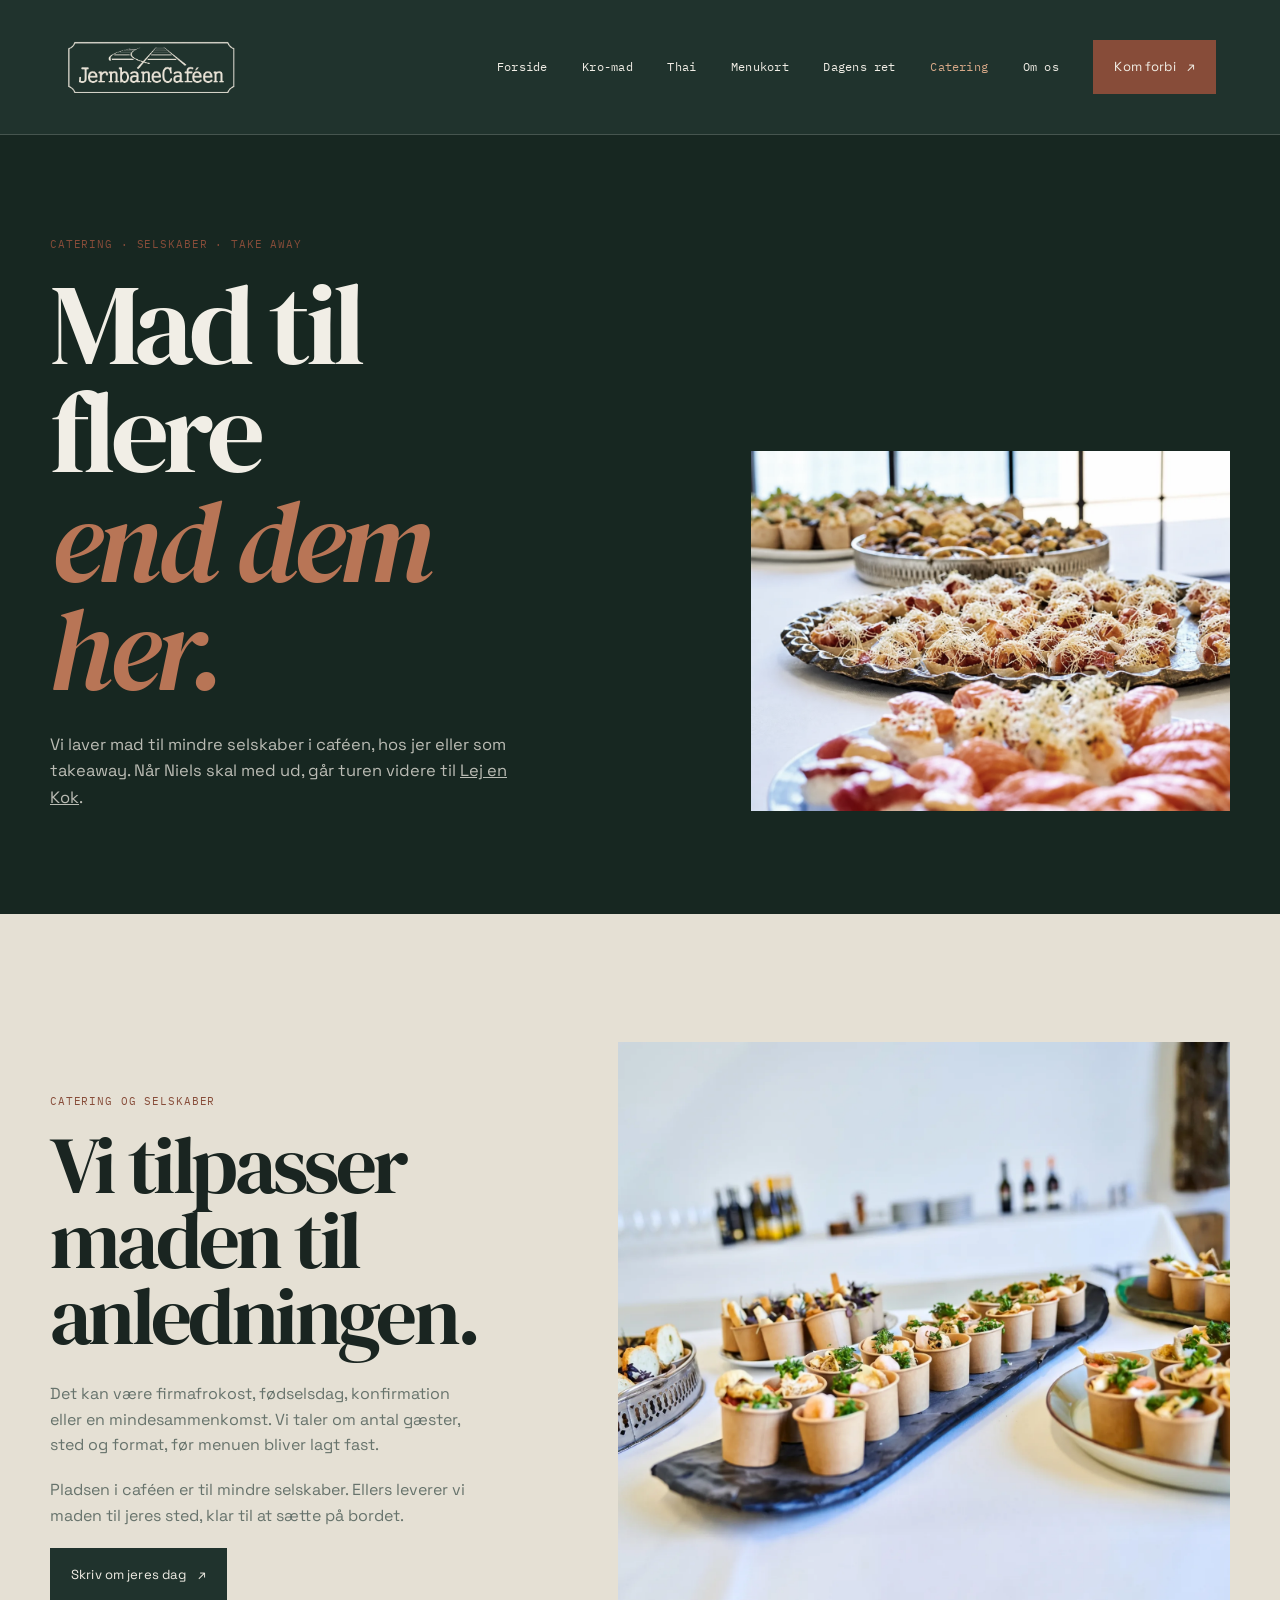
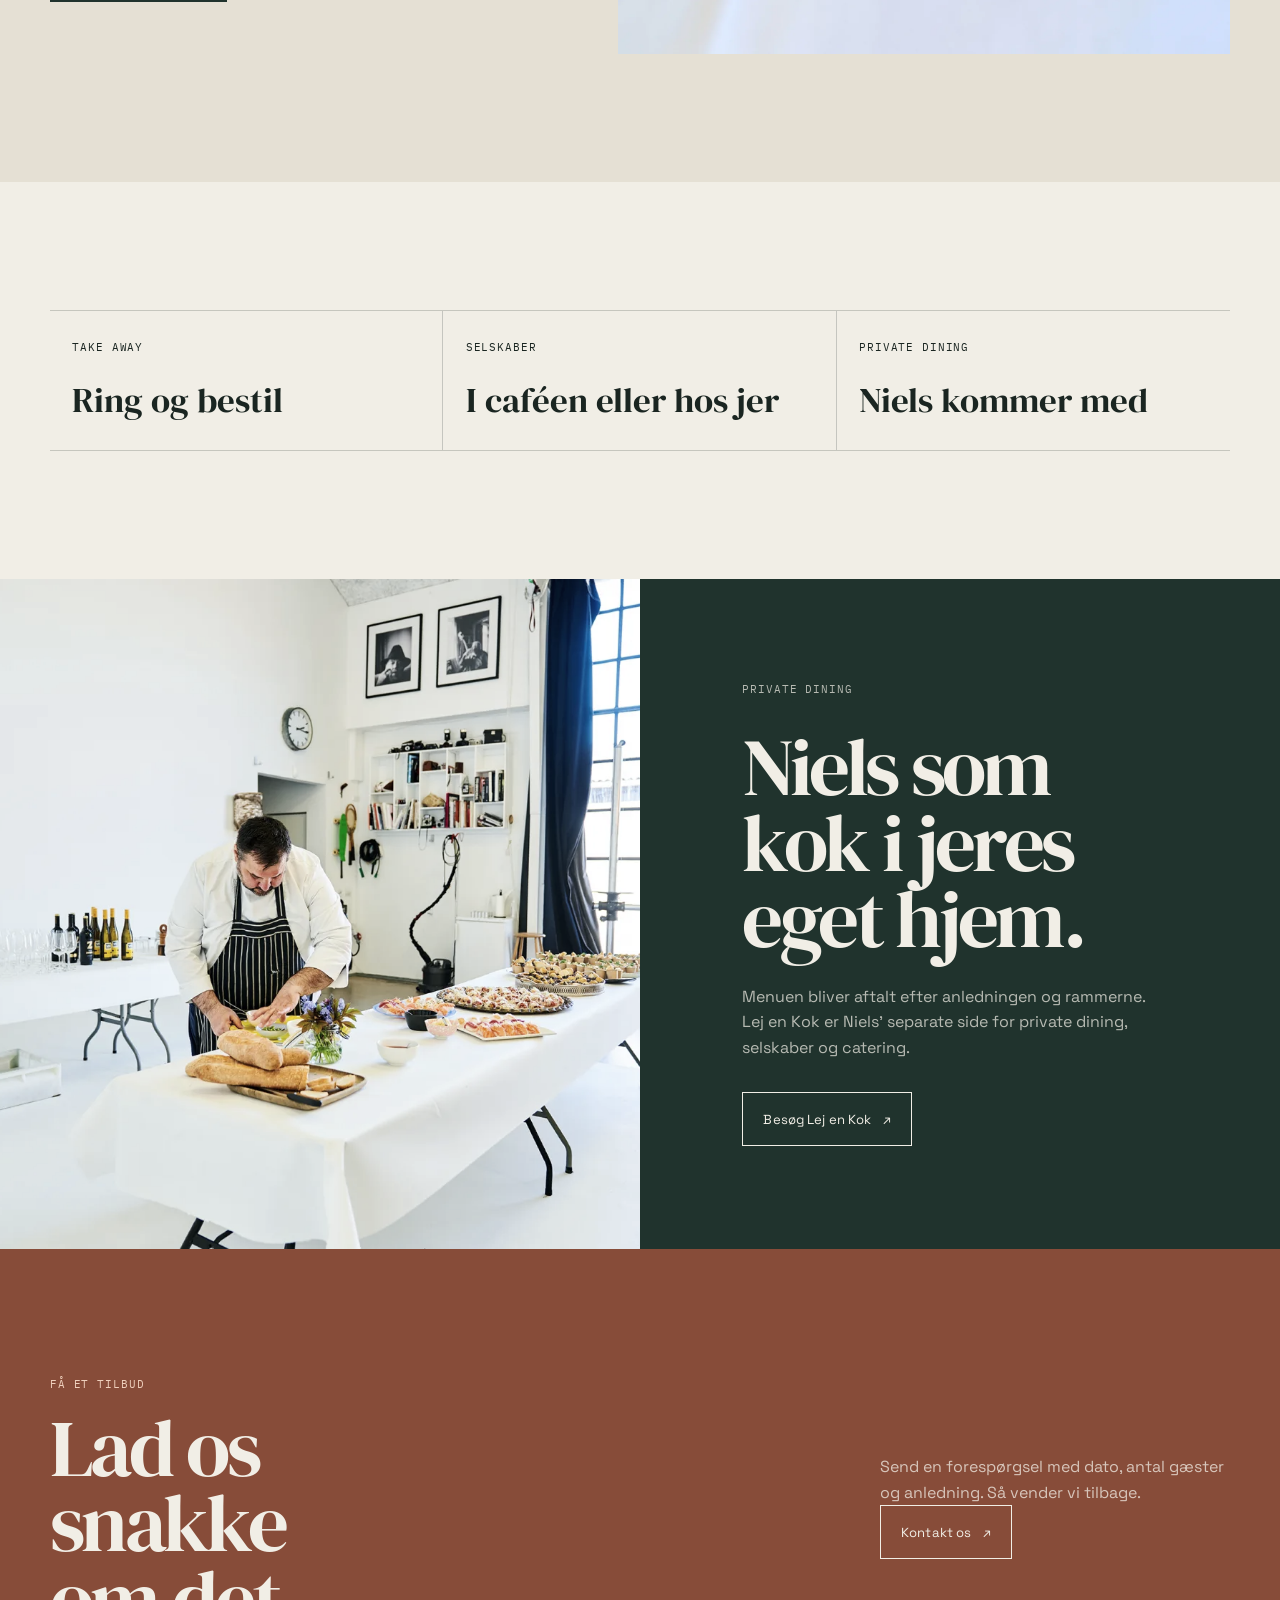
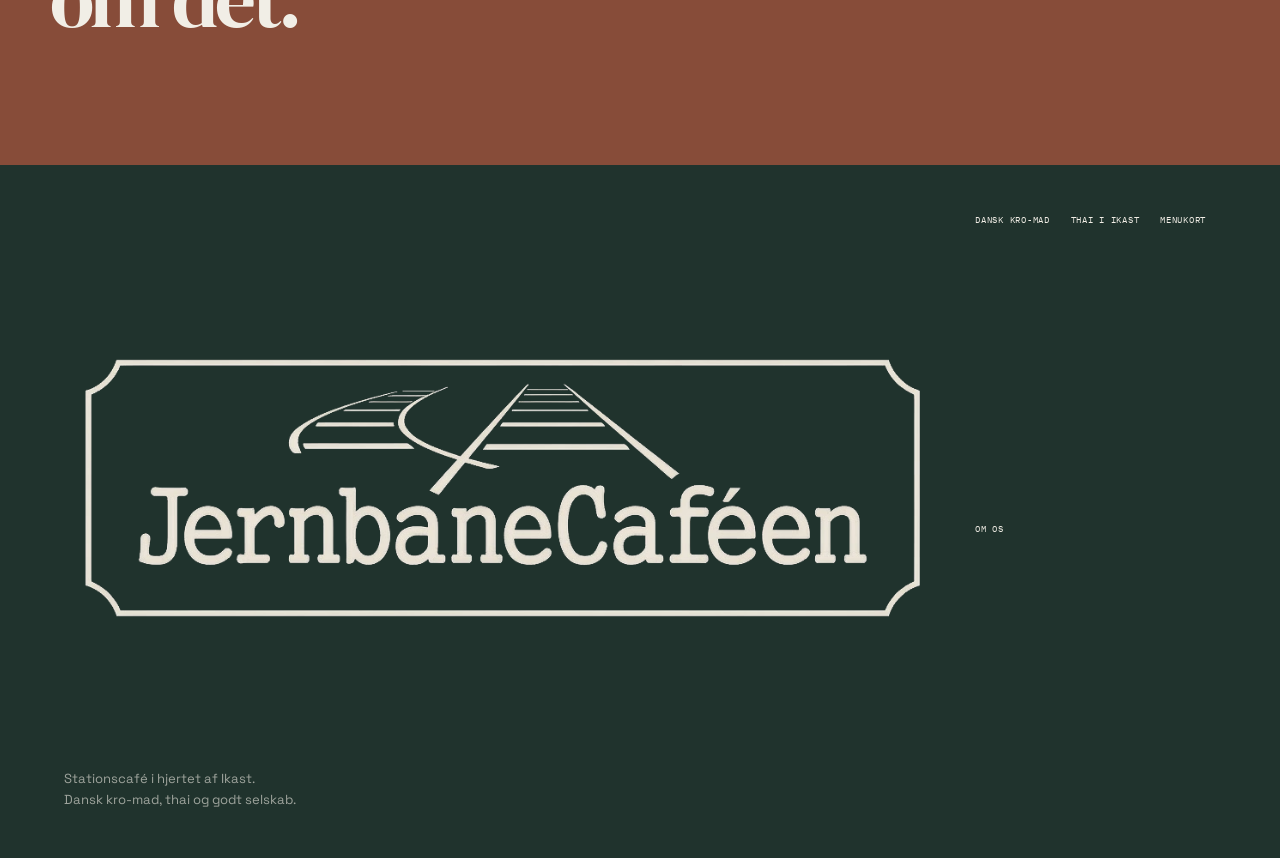
==== commit b5feb868: "feat: clarify cafe food and takeaway journey" ====
--- a/catering.html
+++ b/catering.html
@@ -8,6 +8,6 @@
   <script type="application/ld+json">{"@context":"https://schema.org","@type":"Service","@id":"https://jbcafeen.dk/catering.html#service","name":"Catering og selskaber fra Jernbanecaféen","provider":{"@type":"Restaurant","name":"Jernbanecaféen","url":"https://jbcafeen.dk/"},"areaServed":{"@type":"Place","name":"Ikast og omegn"},"serviceType":["Catering","Take away","Private dining"]}</script>
   <link rel="preconnect" href="https://fonts.googleapis.com"><link rel="preconnect" href="https://fonts.gstatic.com" crossorigin><link href="https://fonts.googleapis.com/css2?family=DM+Serif+Display:ital@0;1&family=IBM+Plex+Mono:wght@400;500&family=Space+Grotesk:wght@400;500;600;700&display=swap" rel="stylesheet"><link rel="stylesheet" href="jernbane-site.css">
 </head>
-<body><a class="skip-link" href="#main">Spring til indhold</a><header class="jb-header"><a class="jb-logo" href="index.html" aria-label="Jernbanecaféen, forside"><img src="billeder/jernbane-logo-creme.png" alt="Jernbanecaféen"></a><button class="jb-menu" type="button" aria-controls="jb-mobile-nav" aria-expanded="false">Menu</button><nav class="jb-nav" id="jb-nav" aria-label="Hovednavigation"><a href="index.html">Forside</a><a href="dansk-kromad-ikast.html">Kro-mad</a><a href="thai-mad-ikast.html">Thai</a><a href="menu.html">Menukort</a><a href="dagens-ret.html">Dagens ret</a><a href="catering.html" aria-current="page">Catering</a><a href="om-os.html">Om os</a><a class="jb-button" href="index.html#kontakt">Forespørg om bord <span aria-hidden="true">↗</span></a></nav></header><nav id="jb-mobile-nav" class="jb-mobile" aria-label="Mobilnavigation"><button class="jb-close" type="button">Luk</button><a href="index.html">Forside</a><a href="dansk-kromad-ikast.html">Dansk kro-mad</a><a href="thai-mad-ikast.html">Thai i Ikast</a><a href="menu.html">Menukort</a><a href="dagens-ret.html">Dagens ret</a><a href="catering.html">Catering</a><a href="index.html#kontakt">Forespørg om bord</a></nav>
-<main id="main"><section class="jb-subhero"><div class="jb-wrap jb-subhero-inner"><div class="jb-subhero-copy reveal"><p class="jb-eyebrow">Catering · selskaber · take away</p><h1>Mad til flere<br><em>end dem her.</em></h1><p>Vi laver mad til mindre selskaber i caféen, hos jer eller som take away. Når Niels skal med ud, går turen videre til Lej en Kok.</p></div><div class="jb-subhero-image reveal" data-delay="1"><img src="billeder/mad-catering2.webp" alt="Cateringopstilling fra Jernbanecaféen"></div></div></section><section class="jb-service jb-pad"><div class="jb-wrap jb-service-grid"><div class="jb-service-copy reveal"><p class="jb-eyebrow">Catering og selskaber</p><h2>Vi tilpasser maden til anledningen.</h2><p>Det kan være firmafrokost, fødselsdag, konfirmation eller en mindesammenkomst. Vi taler om antal gæster, sted og format, før menuen bliver lagt fast.</p><p>Pladsen i caféen er til mindre selskaber. Ellers leverer vi maden til jeres sted, klar til at sætte på bordet.</p><a class="jb-button jb-button-dark" href="index.html#kontakt">Skriv om jeres dag <span aria-hidden="true">↗</span></a></div><div class="jb-service-image reveal" data-delay="1"><img src="billeder/mad-catering.webp" alt="Cateringfade med mad fra Jernbanecaféen"></div></div></section><section class="jb-pad" style="background:var(--linen)"><div class="jb-wrap jb-facts"><div class="jb-fact"><span class="jb-mono">Take away</span><strong>Ring og bestil</strong></div><div class="jb-fact"><span class="jb-mono">Selskaber</span><strong>I caféen eller hos jer</strong></div><div class="jb-fact"><span class="jb-mono">Private dining</span><strong>Niels kommer med</strong></div></div></section><section class="jb-place"><div class="jb-place-image"><img src="billeder/niels-rasmussen.webp" alt="Niels Rasmussen arbejder ved et selskab" loading="lazy"></div><div class="jb-place-copy reveal"><p class="jb-eyebrow">Private dining</p><h2>Niels som kok i jeres eget hjem.</h2><p>Menuen bliver aftalt efter anledningen og rammerne. Lej en Kok er Niels' separate side for private dining, selskaber og catering.</p><a class="jb-button jb-button-outline" href="https://lejenkok.dk/" target="_blank" rel="noopener">Besøg Lej en Kok <span aria-hidden="true">↗</span></a></div></section><section class="jb-callout jb-pad"><div class="jb-wrap jb-callout-inner"><div><p class="jb-eyebrow" style="color:#efd0bd">Få et tilbud</p><h2>Lad os snakke om det.</h2></div><div><p>Send en forespørgsel med dato, antal gæster og anledning. Så vender vi tilbage.</p><a class="jb-button jb-button-outline" href="index.html#kontakt">Kontakt os <span aria-hidden="true">↗</span></a></div></div></section></main>
+<body><a class="skip-link" href="#main">Spring til indhold</a><header class="jb-header"><a class="jb-logo" href="index.html" aria-label="Jernbanecaféen, forside"><img src="billeder/jernbane-logo-creme.png" alt="Jernbanecaféen"></a><button class="jb-menu" type="button" aria-controls="jb-mobile-nav" aria-expanded="false">Menu</button><nav class="jb-nav" id="jb-nav" aria-label="Hovednavigation"><a href="index.html">Forside</a><a href="dansk-kromad-ikast.html">Kro-mad</a><a href="thai-mad-ikast.html">Thai</a><a href="menu.html">Menukort</a><a href="dagens-ret.html">Dagens ret</a><a href="catering.html" aria-current="page">Catering</a><a href="om-os.html">Om os</a><a class="jb-button" href="index.html#kontakt">Kom forbi <span aria-hidden="true">↗</span></a></nav></header><nav id="jb-mobile-nav" class="jb-mobile" aria-label="Mobilnavigation"><button class="jb-close" type="button">Luk</button><a href="index.html">Forside</a><a href="dansk-kromad-ikast.html">Dansk kro-mad</a><a href="thai-mad-ikast.html">Thai i Ikast</a><a href="menu.html">Menukort</a><a href="dagens-ret.html">Dagens ret</a><a href="catering.html">Catering</a><a href="index.html#kontakt">Kom forbi</a></nav>
+<main id="main"><section class="jb-subhero"><div class="jb-wrap jb-subhero-inner"><div class="jb-subhero-copy reveal"><p class="jb-eyebrow">Catering · selskaber · take away</p><h1>Mad til flere<br><em>end dem her.</em></h1><p>Vi laver mad til mindre selskaber i caféen, hos jer eller som takeaway. Når Niels skal med ud, går turen videre til <a href="https://lejenkok.dk/">Lej en Kok</a>.</p></div><div class="jb-subhero-image reveal" data-delay="1"><img src="billeder/mad-catering2.webp" alt="Cateringopstilling fra Jernbanecaféen"></div></div></section><section class="jb-service jb-pad"><div class="jb-wrap jb-service-grid"><div class="jb-service-copy reveal"><p class="jb-eyebrow">Catering og selskaber</p><h2>Vi tilpasser maden til anledningen.</h2><p>Det kan være firmafrokost, fødselsdag, konfirmation eller en mindesammenkomst. Vi taler om antal gæster, sted og format, før menuen bliver lagt fast.</p><p>Pladsen i caféen er til mindre selskaber. Ellers leverer vi maden til jeres sted, klar til at sætte på bordet.</p><a class="jb-button jb-button-dark" href="index.html#kontakt">Skriv om jeres dag <span aria-hidden="true">↗</span></a></div><div class="jb-service-image reveal" data-delay="1"><img src="billeder/mad-catering.webp" alt="Cateringfade med mad fra Jernbanecaféen"></div></div></section><section class="jb-pad" style="background:var(--linen)"><div class="jb-wrap jb-facts"><div class="jb-fact"><span class="jb-mono">Take away</span><strong>Ring og bestil</strong></div><div class="jb-fact"><span class="jb-mono">Selskaber</span><strong>I caféen eller hos jer</strong></div><div class="jb-fact"><span class="jb-mono">Private dining</span><strong>Niels kommer med</strong></div></div></section><section class="jb-place"><div class="jb-place-image"><img src="billeder/niels-rasmussen.webp" alt="Niels Rasmussen arbejder ved et selskab" loading="lazy"></div><div class="jb-place-copy reveal"><p class="jb-eyebrow">Private dining</p><h2>Niels som kok i jeres eget hjem.</h2><p>Menuen bliver aftalt efter anledningen og rammerne. Lej en Kok er Niels' separate side for private dining, selskaber og catering.</p><a class="jb-button jb-button-outline" href="https://lejenkok.dk/" target="_blank" rel="noopener">Besøg Lej en Kok <span aria-hidden="true">↗</span></a></div></section><section class="jb-callout jb-pad"><div class="jb-wrap jb-callout-inner"><div><p class="jb-eyebrow" style="color:#efd0bd">Få et tilbud</p><h2>Lad os snakke om det.</h2></div><div><p>Send en forespørgsel med dato, antal gæster og anledning. Så vender vi tilbage.</p><a class="jb-button jb-button-outline" href="index.html#kontakt">Kontakt os <span aria-hidden="true">↗</span></a></div></div></section></main>
 <footer class="jb-footer"><div><a class="jb-footer-logo" href="index.html" aria-label="Jernbanecaféen, forside"><img src="billeder/jernbane-logo-creme.png" alt="Jernbanecaféen"></a><p>Stationscafé i hjertet af Ikast.<br>Dansk kro-mad, thai og godt selskab.</p></div><nav aria-label="Footer navigation"><a href="dansk-kromad-ikast.html">Dansk kro-mad</a><a href="thai-mad-ikast.html">Thai i Ikast</a><a href="menu.html">Menukort</a><a href="om-os.html">Om os</a></nav></footer><script src="jernbane-site.js" defer></script></body></html>
--- a/jernbane-site.css
+++ b/jernbane-site.css
@@ -151,4 +151,47 @@
 .reveal { transition: opacity .75s var(--ease),transform .75s var(--ease); }.js .reveal { opacity: 0; transform: translateY(22px); }.js .reveal.is-visible { opacity: 1; transform: none; }.reveal[data-delay="1"] { transition-delay: .12s; }.reveal[data-delay="2"] { transition-delay: .24s; }
 @media (max-width: 850px) { .jb-menu { display:block; }.jb-nav { position:absolute; top:100%; left:0; right:0; display:none; flex-direction:column; align-items:stretch; gap:0; padding:.8rem 1.25rem 1.25rem; background:var(--forest); border-top:1px solid rgba(241,238,230,.18); }.jb-nav.is-open { display:flex; }.jb-nav a { padding:.8rem 0; }.jb-nav .jb-button { margin-top:.3rem; text-align:center; }.jb-hero { display:block; min-height:auto; }.jb-hero-copy { min-height:560px; padding:5rem 1.5rem 4rem; }.jb-hero-media { min-height:460px; }.jb-choice-head,.jb-callout-inner { display:block; }.jb-choice-head p:last-child { margin-top:1.5rem; }.jb-story,.jb-service-grid,.jb-contact-grid,.jb-subhero-inner { grid-template-columns:1fr; }.jb-story-image { min-height:460px; }.jb-story-image img { min-height:460px; }.jb-place { grid-template-columns:1fr; }.jb-place-image { min-height:440px; }.jb-place-copy { padding:5rem 1.5rem 6rem; }.jb-contact-copy { margin-bottom:1rem; }.jb-map { min-height:300px; }.jb-map iframe { min-height:300px; }.jb-subhero-image { height:330px; }.jb-facts { grid-template-columns:1fr; }.jb-fact { border-right:0; border-bottom:1px solid var(--line); }.jb-fact:last-child { border-bottom:0; } }
 @media (max-width: 560px) { h1 { font-size:clamp(3.8rem,17vw,6rem); } h2 { font-size:clamp(2.8rem,13vw,4.8rem); }.jb-wrap { width:calc(100% - 2.5rem); }.jb-logo { width:145px; }.jb-hero-copy { min-height:520px; }.jb-hero-media { min-height:390px; }.jb-hero-fact { display:none; }.jb-rail { display:grid; grid-template-columns:1fr 1fr; gap:.55rem 1rem; font-size:.52rem; }.jb-rail span:last-child { grid-column:1 / -1; }.jb-choice-grid { display:block; }.jb-choice-card { min-height:580px; margin-bottom:1rem; }.jb-choice-card:last-child { margin-bottom:0; }.jb-today-grid { display:block; }.jb-today-copy { margin-top:2.5rem; }.jb-today-image { height:350px; margin-top:2rem; }.jb-service-image { min-height:380px; margin-top:2rem; }.jb-service-image img { min-height:380px; }.jb-form-grid { grid-template-columns:1fr; }.jb-form { padding:1.3rem; }.jb-footer { display:block; }.jb-footer nav { margin-top:2rem; gap:1rem; }.jb-subhero-inner { min-height:0; padding-top:4rem; }.jb-subhero-image { height:280px; }.jb-menu-head { display:block; }.jb-menu-head p:last-child { margin-top:1.5rem; }.jb-menu-item { grid-template-columns:1fr; gap:.35rem; }.jb-menu-item span { white-space:normal; }.jb-callout .jb-button { margin-top:1.8rem; } }
+/* 2026 clarity pass: larger controls, calmer type, clearer walk-in and takeaway cues */
+.jb-nav { font-size: .75rem; letter-spacing: .02em; text-transform: none; }
+.jb-button, .jb-link { font-family: var(--body); font-size: .82rem; letter-spacing: .01em; text-transform: none; }
+.jb-button { min-height: 54px; padding-inline: 1.25rem; }
+.jb-link { min-height: 44px; align-items: center; }
+.jb-eyebrow, .jb-mono, .jb-address, .jb-meta { font-size: .68rem; letter-spacing: .08em; }
+.jb-hero-note { margin-top: 1.6rem; color: rgba(241,238,230,.82); font-family: var(--body); font-size: .96rem; line-height: 1.45; }
+.jb-hero-note strong { color: var(--brass); font-weight: 700; }
+.jb-rail { font-family: var(--body); font-size: .76rem; letter-spacing: .01em; text-transform: none; }
+.jb-choice-copy h3 { margin-top: 2rem; }
+.jb-contact-intro { max-width: 30ch; margin-bottom: 1.5rem; color: rgba(241,238,230,.78); font-size: 1rem; }
+@media (max-width: 850px) {
+  .jb-header { min-height: 74px; padding-inline: 1rem; }
+  .jb-logo { width: 156px; }
+  .jb-menu { display: block; min-width: 48px; min-height: 48px; padding: .65rem .8rem; font-family: var(--body); font-size: .8rem; letter-spacing: 0; text-transform: none; }
+  .jb-mobile { gap: .8rem; }
+  .jb-mobile a { font-size: clamp(2.1rem, 9vw, 3.4rem); }
+  .jb-hero-copy { min-height: auto; padding: 4.7rem 1.25rem 3.7rem; }
+  .jb-hero h1 span, .jb-hero h1 em { white-space: normal; }
+  .jb-hero-media { min-height: 340px; }
+  .jb-hero-media > img { min-height: 340px; }
+  .jb-hero-fact { display: none; }
+  .jb-rail { display: grid; grid-template-columns: 1fr; gap: .55rem; padding: 1rem; }
+  .jb-rail span { text-align: left; }
+  .jb-choice-head { margin-bottom: 2.5rem; }
+  .jb-choice-card { min-height: 0; }
+  .jb-choice-copy { min-height: 310px; padding: 1.5rem; }
+  .jb-choice-copy .jb-link { padding-top: 1.5rem; }
+  .jb-form { padding: 1.5rem; }
+}
+@media (max-width: 560px) {
+  .jb-wrap { width: calc(100% - 2rem); }
+  h1 { font-size: clamp(3.35rem, 15vw, 5.2rem); }
+  h2 { font-size: clamp(2.55rem, 12vw, 4.3rem); }
+  .jb-hero-copy { padding-inline: 1rem; }
+  .jb-hero-media, .jb-hero-media > img { min-height: 310px; height: 310px; }
+  .jb-hero-actions { display: grid; gap: .7rem; }
+  .jb-hero-actions .jb-button, .jb-hero-actions .jb-link { width: 100%; }
+  .jb-hero-actions .jb-link { justify-content: center; }
+  .jb-choice-copy { min-height: 290px; }
+  .jb-contact { padding-top: 4.5rem; padding-bottom: 4.5rem; }
+  .jb-contact-grid { gap: 1.5rem; }
+}
 @media (prefers-reduced-motion: reduce) { html { scroll-behavior:auto; } *,*::before,*::after { animation-duration:.01ms !important; transition-duration:.01ms !important; }.reveal { opacity:1; transform:none; } }
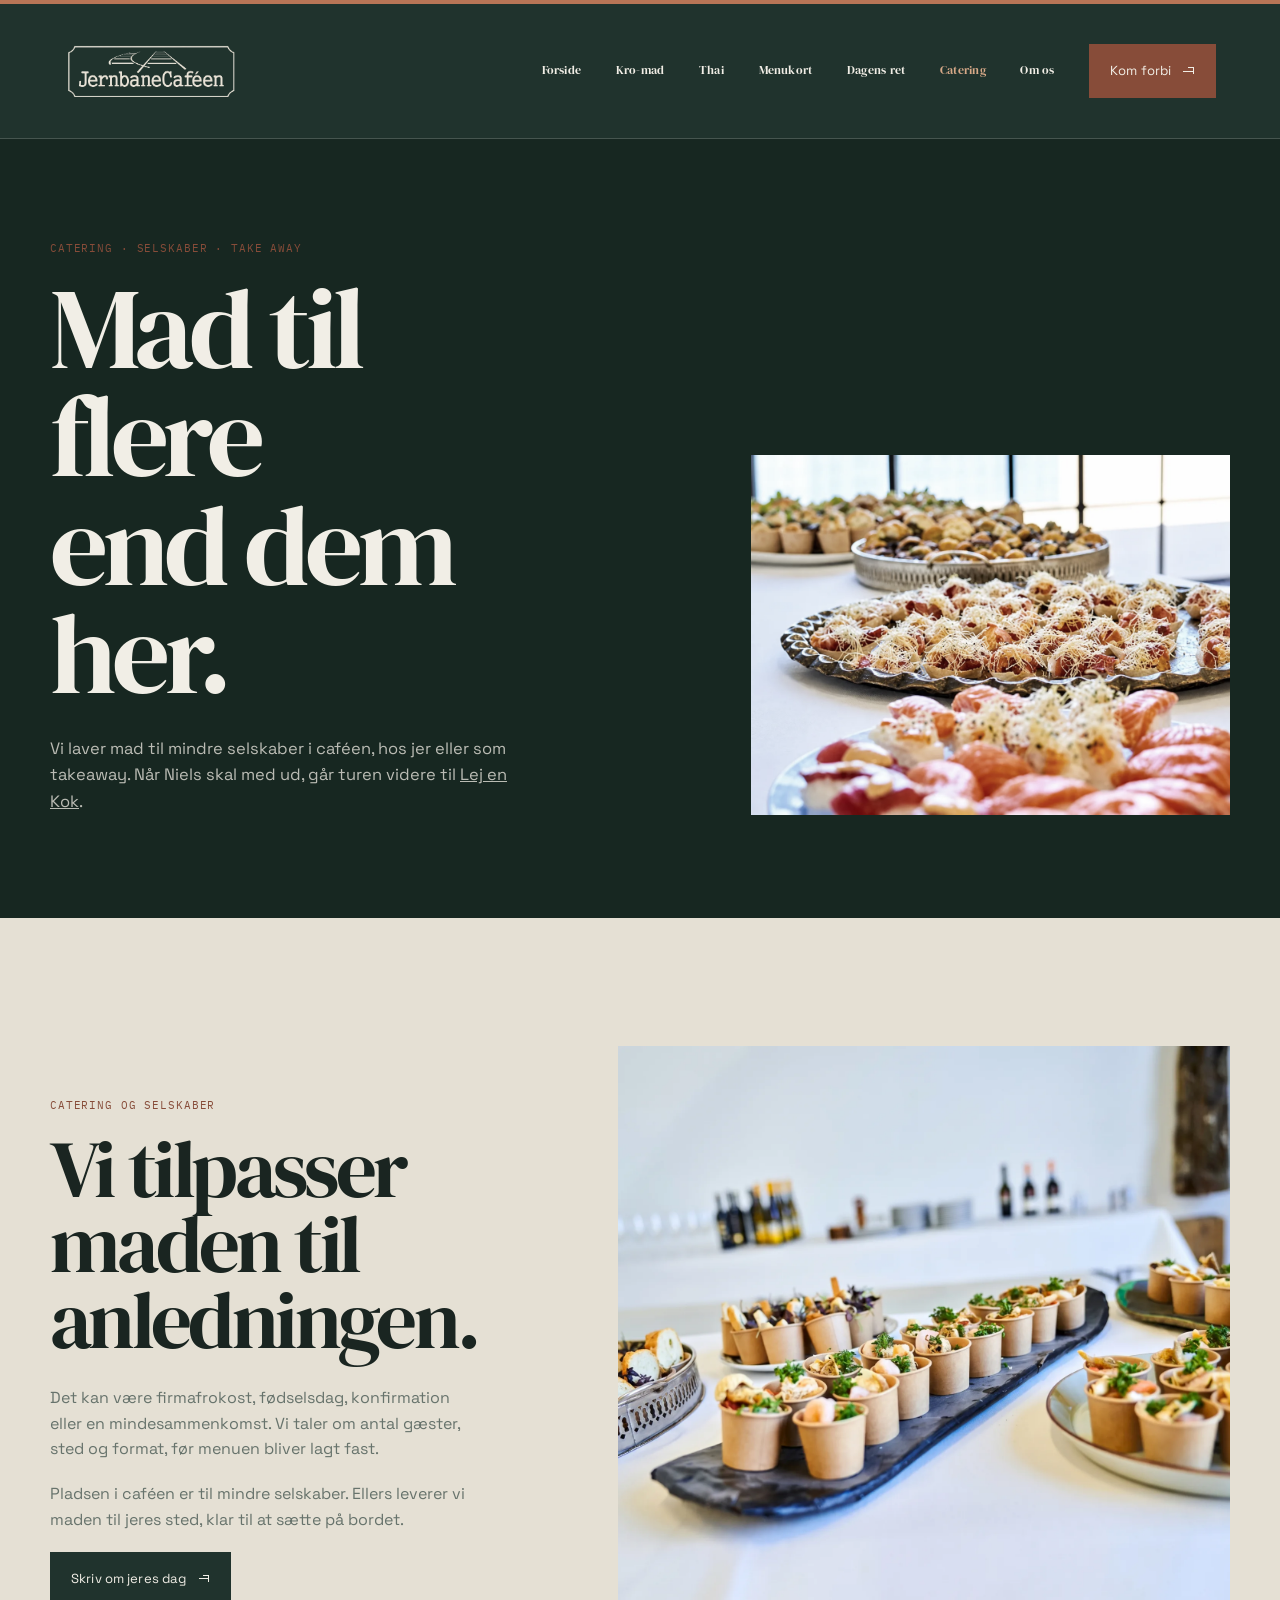
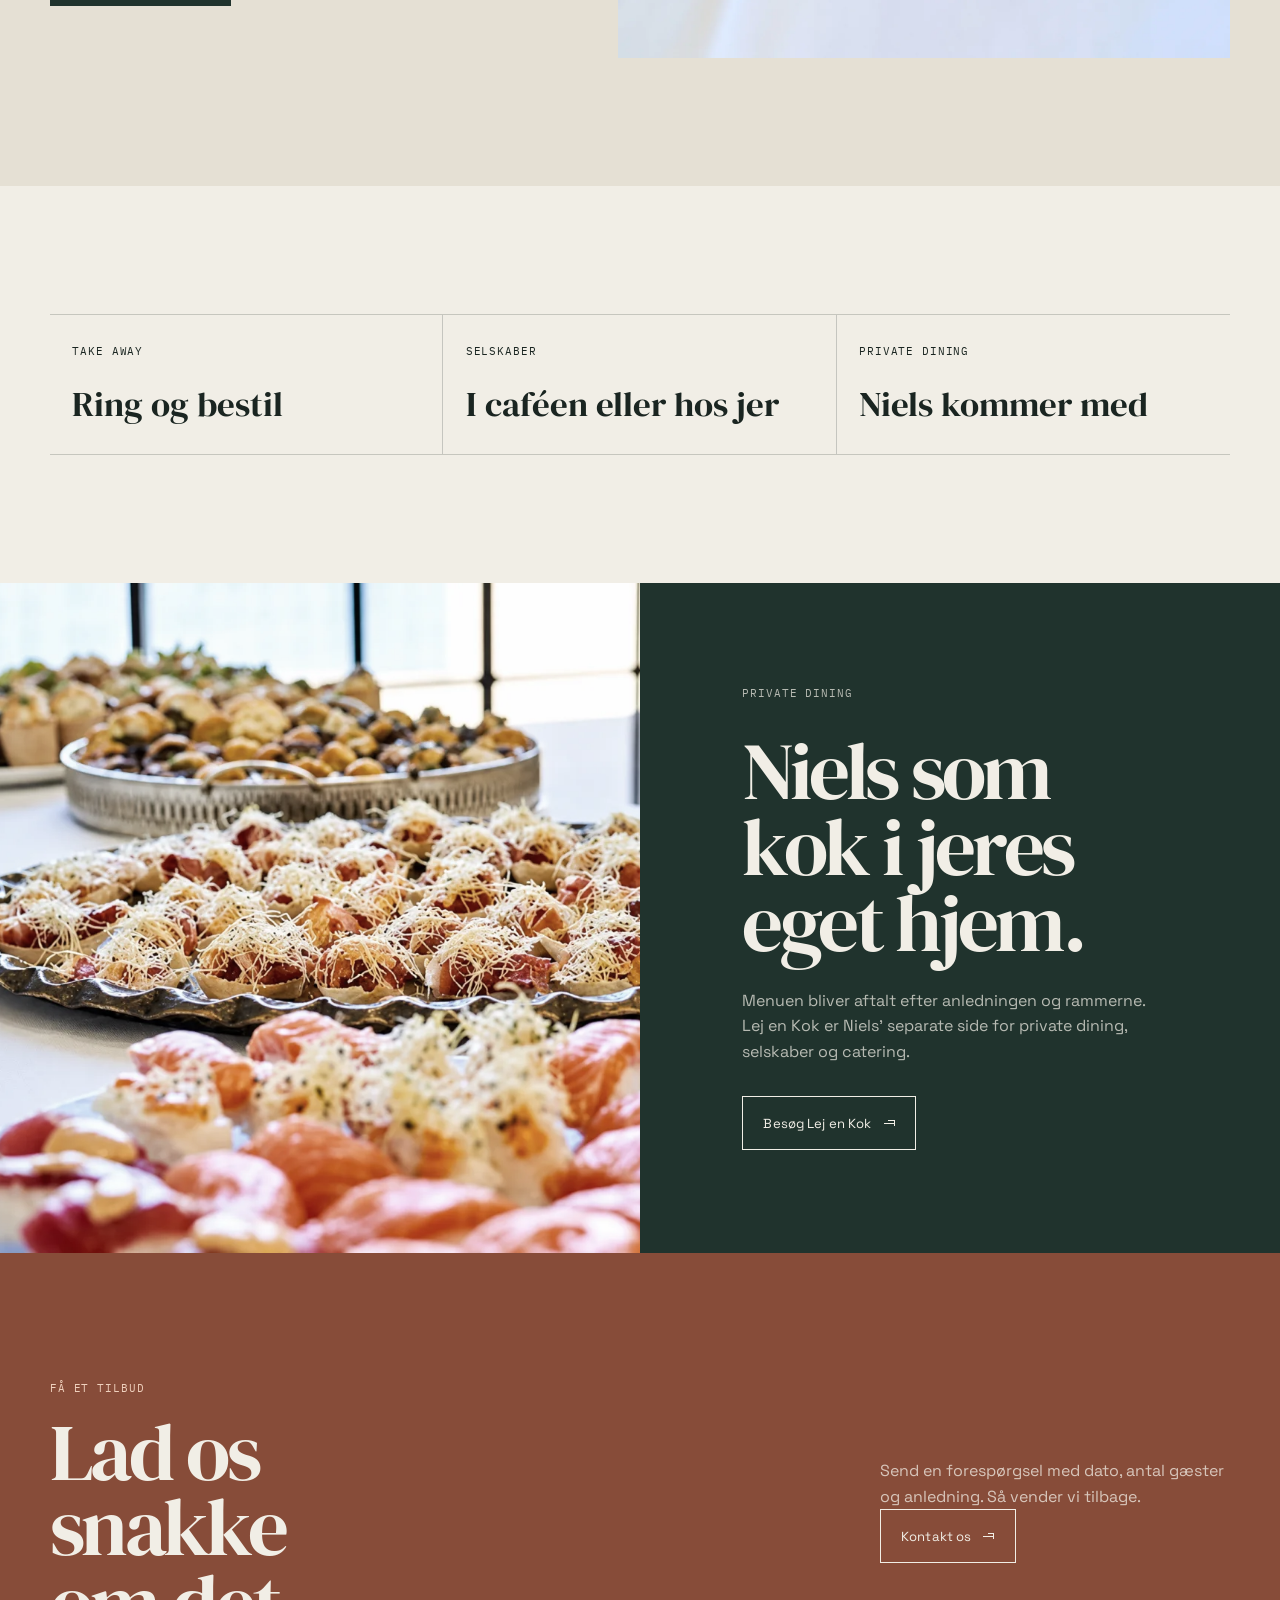
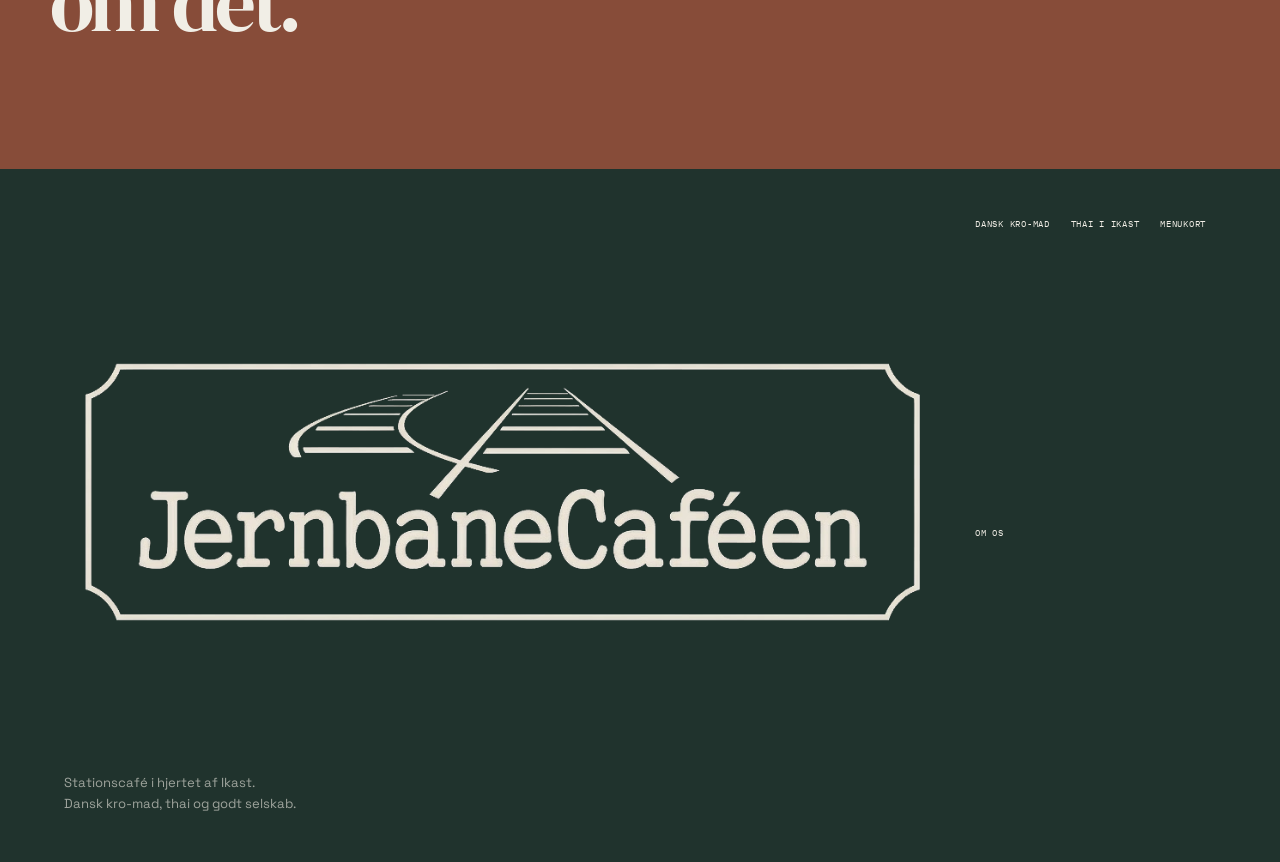
==== commit 3da06a57: "refine cafe visual system and mobile hero" ====
--- a/catering.html
+++ b/catering.html
@@ -6,8 +6,8 @@
   <meta name="description" content="Catering, take away, selskaber og private dining fra Jernbanecaféen i Ikast. Få mad til caféen, hjemmet eller jeres næste arrangement.">
   <link rel="canonical" href="https://jbcafeen.dk/catering.html"><meta property="og:type" content="website"><meta property="og:locale" content="da_DK"><meta property="og:site_name" content="Jernbanecaféen"><meta property="og:title" content="Catering og selskaber i Ikast | Jernbanecaféen"><meta property="og:description" content="Mad til mindre selskaber, take away og private dining med Niels."><meta property="og:url" content="https://jbcafeen.dk/catering.html"><meta property="og:image" content="https://jbcafeen.dk/billeder/mad-catering.webp"><meta property="og:image:alt" content="Catering fra Jernbanecaféen"><link rel="icon" type="image/svg+xml" href="favicon.svg">
   <script type="application/ld+json">{"@context":"https://schema.org","@type":"Service","@id":"https://jbcafeen.dk/catering.html#service","name":"Catering og selskaber fra Jernbanecaféen","provider":{"@type":"Restaurant","name":"Jernbanecaféen","url":"https://jbcafeen.dk/"},"areaServed":{"@type":"Place","name":"Ikast og omegn"},"serviceType":["Catering","Take away","Private dining"]}</script>
-  <link rel="preconnect" href="https://fonts.googleapis.com"><link rel="preconnect" href="https://fonts.gstatic.com" crossorigin><link href="https://fonts.googleapis.com/css2?family=DM+Serif+Display:ital@0;1&family=IBM+Plex+Mono:wght@400;500&family=Space+Grotesk:wght@400;500;600;700&display=swap" rel="stylesheet"><link rel="stylesheet" href="jernbane-site.css">
+  <link rel="preconnect" href="https://fonts.googleapis.com"><link rel="preconnect" href="https://fonts.gstatic.com" crossorigin><link href="https://fonts.googleapis.com/css2?family=Caveat:wght@500;600&family=DM+Serif+Display:ital@0;1&family=IBM+Plex+Mono:wght@400;500&family=Space+Grotesk:wght@400;500;600;700&display=swap" rel="stylesheet"><link rel="stylesheet" href="jernbane-site.css">
 </head>
-<body><a class="skip-link" href="#main">Spring til indhold</a><header class="jb-header"><a class="jb-logo" href="index.html" aria-label="Jernbanecaféen, forside"><img src="billeder/jernbane-logo-creme.png" alt="Jernbanecaféen"></a><button class="jb-menu" type="button" aria-controls="jb-mobile-nav" aria-expanded="false">Menu</button><nav class="jb-nav" id="jb-nav" aria-label="Hovednavigation"><a href="index.html">Forside</a><a href="dansk-kromad-ikast.html">Kro-mad</a><a href="thai-mad-ikast.html">Thai</a><a href="menu.html">Menukort</a><a href="dagens-ret.html">Dagens ret</a><a href="catering.html" aria-current="page">Catering</a><a href="om-os.html">Om os</a><a class="jb-button" href="index.html#kontakt">Kom forbi <span aria-hidden="true">↗</span></a></nav></header><nav id="jb-mobile-nav" class="jb-mobile" aria-label="Mobilnavigation"><button class="jb-close" type="button">Luk</button><a href="index.html">Forside</a><a href="dansk-kromad-ikast.html">Dansk kro-mad</a><a href="thai-mad-ikast.html">Thai i Ikast</a><a href="menu.html">Menukort</a><a href="dagens-ret.html">Dagens ret</a><a href="catering.html">Catering</a><a href="index.html#kontakt">Kom forbi</a></nav>
-<main id="main"><section class="jb-subhero"><div class="jb-wrap jb-subhero-inner"><div class="jb-subhero-copy reveal"><p class="jb-eyebrow">Catering · selskaber · take away</p><h1>Mad til flere<br><em>end dem her.</em></h1><p>Vi laver mad til mindre selskaber i caféen, hos jer eller som takeaway. Når Niels skal med ud, går turen videre til <a href="https://lejenkok.dk/">Lej en Kok</a>.</p></div><div class="jb-subhero-image reveal" data-delay="1"><img src="billeder/mad-catering2.webp" alt="Cateringopstilling fra Jernbanecaféen"></div></div></section><section class="jb-service jb-pad"><div class="jb-wrap jb-service-grid"><div class="jb-service-copy reveal"><p class="jb-eyebrow">Catering og selskaber</p><h2>Vi tilpasser maden til anledningen.</h2><p>Det kan være firmafrokost, fødselsdag, konfirmation eller en mindesammenkomst. Vi taler om antal gæster, sted og format, før menuen bliver lagt fast.</p><p>Pladsen i caféen er til mindre selskaber. Ellers leverer vi maden til jeres sted, klar til at sætte på bordet.</p><a class="jb-button jb-button-dark" href="index.html#kontakt">Skriv om jeres dag <span aria-hidden="true">↗</span></a></div><div class="jb-service-image reveal" data-delay="1"><img src="billeder/mad-catering.webp" alt="Cateringfade med mad fra Jernbanecaféen"></div></div></section><section class="jb-pad" style="background:var(--linen)"><div class="jb-wrap jb-facts"><div class="jb-fact"><span class="jb-mono">Take away</span><strong>Ring og bestil</strong></div><div class="jb-fact"><span class="jb-mono">Selskaber</span><strong>I caféen eller hos jer</strong></div><div class="jb-fact"><span class="jb-mono">Private dining</span><strong>Niels kommer med</strong></div></div></section><section class="jb-place"><div class="jb-place-image"><img src="billeder/niels-rasmussen.webp" alt="Niels Rasmussen arbejder ved et selskab" loading="lazy"></div><div class="jb-place-copy reveal"><p class="jb-eyebrow">Private dining</p><h2>Niels som kok i jeres eget hjem.</h2><p>Menuen bliver aftalt efter anledningen og rammerne. Lej en Kok er Niels' separate side for private dining, selskaber og catering.</p><a class="jb-button jb-button-outline" href="https://lejenkok.dk/" target="_blank" rel="noopener">Besøg Lej en Kok <span aria-hidden="true">↗</span></a></div></section><section class="jb-callout jb-pad"><div class="jb-wrap jb-callout-inner"><div><p class="jb-eyebrow" style="color:#efd0bd">Få et tilbud</p><h2>Lad os snakke om det.</h2></div><div><p>Send en forespørgsel med dato, antal gæster og anledning. Så vender vi tilbage.</p><a class="jb-button jb-button-outline" href="index.html#kontakt">Kontakt os <span aria-hidden="true">↗</span></a></div></div></section></main>
+<body><a class="skip-link" href="#main">Spring til indhold</a><header class="jb-header"><a class="jb-logo" href="index.html" aria-label="Jernbanecaféen, forside"><img src="billeder/jernbane-logo-creme.png" alt="Jernbanecaféen"></a><button class="jb-menu" type="button" aria-controls="jb-mobile-nav" aria-expanded="false">Menu</button><nav class="jb-nav" id="jb-nav" aria-label="Hovednavigation"><a href="index.html">Forside</a><a href="dansk-kromad-ikast.html">Kro-mad</a><a href="thai-mad-ikast.html">Thai</a><a href="menu.html">Menukort</a><a href="dagens-ret.html">Dagens ret</a><a href="catering.html" aria-current="page">Catering</a><a href="om-os.html">Om os</a><a class="jb-button" href="index.html#kontakt">Kom forbi <span class="arrow" aria-hidden="true"></span></a></nav></header><nav id="jb-mobile-nav" class="jb-mobile" aria-label="Mobilnavigation"><button class="jb-close" type="button">Luk</button><a href="index.html">Forside</a><a href="dansk-kromad-ikast.html">Dansk kro-mad</a><a href="thai-mad-ikast.html">Thai i Ikast</a><a href="menu.html">Menukort</a><a href="dagens-ret.html">Dagens ret</a><a href="catering.html">Catering</a><a href="index.html#kontakt">Kom forbi</a></nav>
+<main id="main"><section class="jb-subhero"><div class="jb-wrap jb-subhero-inner"><div class="jb-subhero-copy reveal"><p class="jb-eyebrow">Catering · selskaber · take away</p><h1>Mad til flere<br><em>end dem her.</em></h1><p>Vi laver mad til mindre selskaber i caféen, hos jer eller som takeaway. Når Niels skal med ud, går turen videre til <a href="https://lejenkok.dk/">Lej en Kok</a>.</p></div><div class="jb-subhero-image reveal" data-delay="1"><img src="billeder/mad-catering2.webp" alt="Cateringopstilling fra Jernbanecaféen"></div></div></section><section class="jb-service jb-pad"><div class="jb-wrap jb-service-grid"><div class="jb-service-copy reveal"><p class="jb-eyebrow">Catering og selskaber</p><h2>Vi tilpasser maden til anledningen.</h2><p>Det kan være firmafrokost, fødselsdag, konfirmation eller en mindesammenkomst. Vi taler om antal gæster, sted og format, før menuen bliver lagt fast.</p><p>Pladsen i caféen er til mindre selskaber. Ellers leverer vi maden til jeres sted, klar til at sætte på bordet.</p><a class="jb-button jb-button-dark" href="index.html#kontakt">Skriv om jeres dag <span class="arrow" aria-hidden="true"></span></a></div><div class="jb-service-image reveal" data-delay="1"><img src="billeder/mad-catering.webp" alt="Cateringfade med mad fra Jernbanecaféen"></div></div></section><section class="jb-pad" style="background:var(--linen)"><div class="jb-wrap jb-facts"><div class="jb-fact"><span class="jb-mono">Take away</span><strong>Ring og bestil</strong></div><div class="jb-fact"><span class="jb-mono">Selskaber</span><strong>I caféen eller hos jer</strong></div><div class="jb-fact"><span class="jb-mono">Private dining</span><strong>Niels kommer med</strong></div></div></section><section class="jb-place"><div class="jb-place-image"><img src="billeder/mad-catering2.webp" alt="Cateringfade med mad fra Jernbanecaféen" loading="lazy"></div><div class="jb-place-copy reveal"><p class="jb-eyebrow">Private dining</p><h2>Niels som kok i jeres eget hjem.</h2><p>Menuen bliver aftalt efter anledningen og rammerne. Lej en Kok er Niels' separate side for private dining, selskaber og catering.</p><a class="jb-button jb-button-outline" href="https://lejenkok.dk/" target="_blank" rel="noopener">Besøg Lej en Kok <span class="arrow" aria-hidden="true"></span></a></div></section><section class="jb-callout jb-pad"><div class="jb-wrap jb-callout-inner"><div><p class="jb-eyebrow" style="color:#efd0bd">Få et tilbud</p><h2>Lad os snakke om det.</h2></div><div><p>Send en forespørgsel med dato, antal gæster og anledning. Så vender vi tilbage.</p><a class="jb-button jb-button-outline" href="index.html#kontakt">Kontakt os <span class="arrow" aria-hidden="true"></span></a></div></div></section></main>
 <footer class="jb-footer"><div><a class="jb-footer-logo" href="index.html" aria-label="Jernbanecaféen, forside"><img src="billeder/jernbane-logo-creme.png" alt="Jernbanecaféen"></a><p>Stationscafé i hjertet af Ikast.<br>Dansk kro-mad, thai og godt selskab.</p></div><nav aria-label="Footer navigation"><a href="dansk-kromad-ikast.html">Dansk kro-mad</a><a href="thai-mad-ikast.html">Thai i Ikast</a><a href="menu.html">Menukort</a><a href="om-os.html">Om os</a></nav></footer><script src="jernbane-site.js" defer></script></body></html>
--- a/jernbane-site.css
+++ b/jernbane-site.css
@@ -12,6 +12,7 @@
   --display: "DM Serif Display", Georgia, serif;
   --body: "Space Grotesk", Arial, sans-serif;
   --mono: "IBM Plex Mono", monospace;
+  --script: "Caveat", cursive;
   --ease: cubic-bezier(.16,1,.3,1);
 }
 *,*::before,*::after { box-sizing: border-box; }
@@ -23,10 +24,10 @@
 :focus-visible { outline: 3px solid var(--brass); outline-offset: 4px; }
 .skip-link { position: fixed; top: -5rem; left: 1rem; z-index: 50; padding: .7rem 1rem; color: var(--linen); background: var(--forest-deep); }
 .skip-link:focus { top: 1rem; }
-.jb-header { position: sticky; top: 0; z-index: 20; display: flex; align-items: center; justify-content: space-between; min-height: 82px; padding: .8rem clamp(1.25rem, 5vw, 5rem); color: var(--linen); background: var(--forest); border-bottom: 1px solid rgba(241,238,230,.18); }
+.jb-header { position: sticky; top: 0; z-index: 20; display: flex; align-items: center; justify-content: space-between; min-height: 82px; padding: .8rem clamp(1.25rem, 5vw, 5rem); color: var(--linen); background: var(--forest); border-top: 4px solid var(--copper); border-bottom: 1px solid rgba(241,238,230,.18); }
 .jb-logo { width: 175px; }
 .jb-logo img { width: 100%; height: auto; }
-.jb-nav { display: flex; align-items: center; gap: clamp(1rem, 2.7vw, 2.4rem); font-family: var(--mono); font-size: .61rem; letter-spacing: .09em; text-transform: uppercase; }
+.jb-nav { display: flex; align-items: center; gap: clamp(1rem, 2.7vw, 2.4rem); font-family: var(--display); font-size: .95rem; letter-spacing: 0; }
 .jb-nav a { text-decoration: none; }
 .jb-nav a[aria-current="page"],.jb-nav a:not(.jb-button):hover { color: #d7a988; }
 .jb-menu { display: none; color: var(--linen); border: 1px solid rgba(241,238,230,.4); background: transparent; padding: .55rem .7rem; cursor: pointer; font-family: var(--mono); font-size: .62rem; text-transform: uppercase; }
@@ -51,18 +52,21 @@
 .jb-hero h1 span,.jb-hero h1 em { white-space: nowrap; }
 h2 { max-width: 12ch; font-size: clamp(3rem, 6.3vw, 7rem); }
 h3 { font-size: clamp(2.3rem, 4.2vw, 4.2rem); }
-em { color: var(--copper); font-style: italic; }
+em { color: inherit; font-style: normal; }
+.arrow { position: relative; display: inline-block; width: .78rem; height: .78rem; flex: 0 0 .78rem; }
+.arrow::before { content: ""; position: absolute; left: .06rem; top: .37rem; width: .62rem; height: 1px; background: currentColor; }
+.arrow::after { content: ""; position: absolute; right: .04rem; top: .16rem; width: .42rem; height: .42rem; border-top: 1px solid currentColor; border-right: 1px solid currentColor; }
+.hand-note { color: var(--copper); font-family: var(--script); font-size: 1.8rem; line-height: .9; }
 .jb-hero { display: grid; grid-template-columns: minmax(0, .85fr) minmax(400px, 1.15fr); min-height: min(790px,calc(100svh - 82px)); color: var(--linen); background: var(--forest-deep); }
 .jb-hero-copy { display: flex; flex-direction: column; justify-content: center; padding: clamp(4rem, 8vw, 8rem) clamp(1.5rem, 8vw, 8rem); }
 .jb-hero-copy .jb-eyebrow { color: #d7a988; }
 .jb-hero-lead { max-width: 36ch; margin: 1.8rem 0 2.2rem; color: rgba(241,238,230,.76); font-size: 1.04rem; }
 .jb-hero-actions { display: flex; align-items: center; flex-wrap: wrap; gap: 1rem; }
-.jb-hero-media { position: relative; min-height: 620px; overflow: hidden; background: var(--linen-2); }
-.jb-hero-media > img { width: 100%; height: 100%; object-fit: cover; object-position: center; filter: saturate(.68) contrast(1.05); }
-.jb-hero-media::after { content: ""; position: absolute; inset: 0; background: linear-gradient(0deg,rgba(23,39,33,.58),transparent 50%); }
-.jb-hero-caption { position: absolute; right: 1.5rem; bottom: 1.5rem; z-index: 1; color: var(--linen); }
-.jb-hero-caption strong { display: block; margin-top: .4rem; font-family: var(--display); font-size: 3rem; line-height: .8; }
-.jb-hero-fact { position: absolute; right: 1.5rem; top: 1.5rem; z-index: 1; max-width: 18ch; color: rgba(241,238,230,.82); text-align: right; }
+.jb-hero-media { display: flex; flex-direction: column; min-height: 620px; overflow: hidden; background: var(--linen-2); }
+.jb-hero-media > img { flex: 1 1 auto; min-height: 0; width: 100%; object-fit: cover; object-position: center; filter: saturate(.78) contrast(1.05); }
+.jb-hero-media::after { display: none; }
+.jb-hero-caption { position: static; padding: .9rem 1.5rem; color: var(--forest); background: var(--linen-2); }
+.jb-hero-fact { position: static; max-width: none; padding: 1rem 1.5rem; color: var(--forest); background: var(--brass); text-align: left; }
 .jb-rail { display: flex; justify-content: space-between; gap: 1rem; padding: .85rem clamp(1.25rem,5vw,5rem); color: var(--forest); background: var(--brass); font-family: var(--mono); font-size: .58rem; letter-spacing: .1em; text-transform: uppercase; }
 .jb-choice { background: var(--linen); }
 .jb-choice-head { display: flex; justify-content: space-between; align-items: end; gap: 2rem; margin-bottom: 4rem; }
@@ -170,9 +174,10 @@
   .jb-mobile a { font-size: clamp(2.1rem, 9vw, 3.4rem); }
   .jb-hero-copy { min-height: auto; padding: 4.7rem 1.25rem 3.7rem; }
   .jb-hero h1 span, .jb-hero h1 em { white-space: normal; }
-  .jb-hero-media { min-height: 340px; }
-  .jb-hero-media > img { min-height: 340px; }
-  .jb-hero-fact { display: none; }
+  .jb-hero-media { min-height: auto; }
+  .jb-hero-media > img { flex: 0 0 auto; min-height: 300px; height: 300px; }
+  .jb-hero-fact { display: block; padding: .9rem 1rem; }
+  .jb-hero-caption { padding-inline: 1rem; }
   .jb-rail { display: grid; grid-template-columns: 1fr; gap: .55rem; padding: 1rem; }
   .jb-rail span { text-align: left; }
   .jb-choice-head { margin-bottom: 2.5rem; }
@@ -186,7 +191,9 @@
   h1 { font-size: clamp(3.35rem, 15vw, 5.2rem); }
   h2 { font-size: clamp(2.55rem, 12vw, 4.3rem); }
   .jb-hero-copy { padding-inline: 1rem; }
-  .jb-hero-media, .jb-hero-media > img { min-height: 310px; height: 310px; }
+  .jb-hero-media, .jb-hero-media > img { min-height: 0; height: auto; }
+  .jb-hero-media > img { aspect-ratio: 4 / 3; }
+  .jb-hero-fact { display: block; }
   .jb-hero-actions { display: grid; gap: .7rem; }
   .jb-hero-actions .jb-button, .jb-hero-actions .jb-link { width: 100%; }
   .jb-hero-actions .jb-link { justify-content: center; }
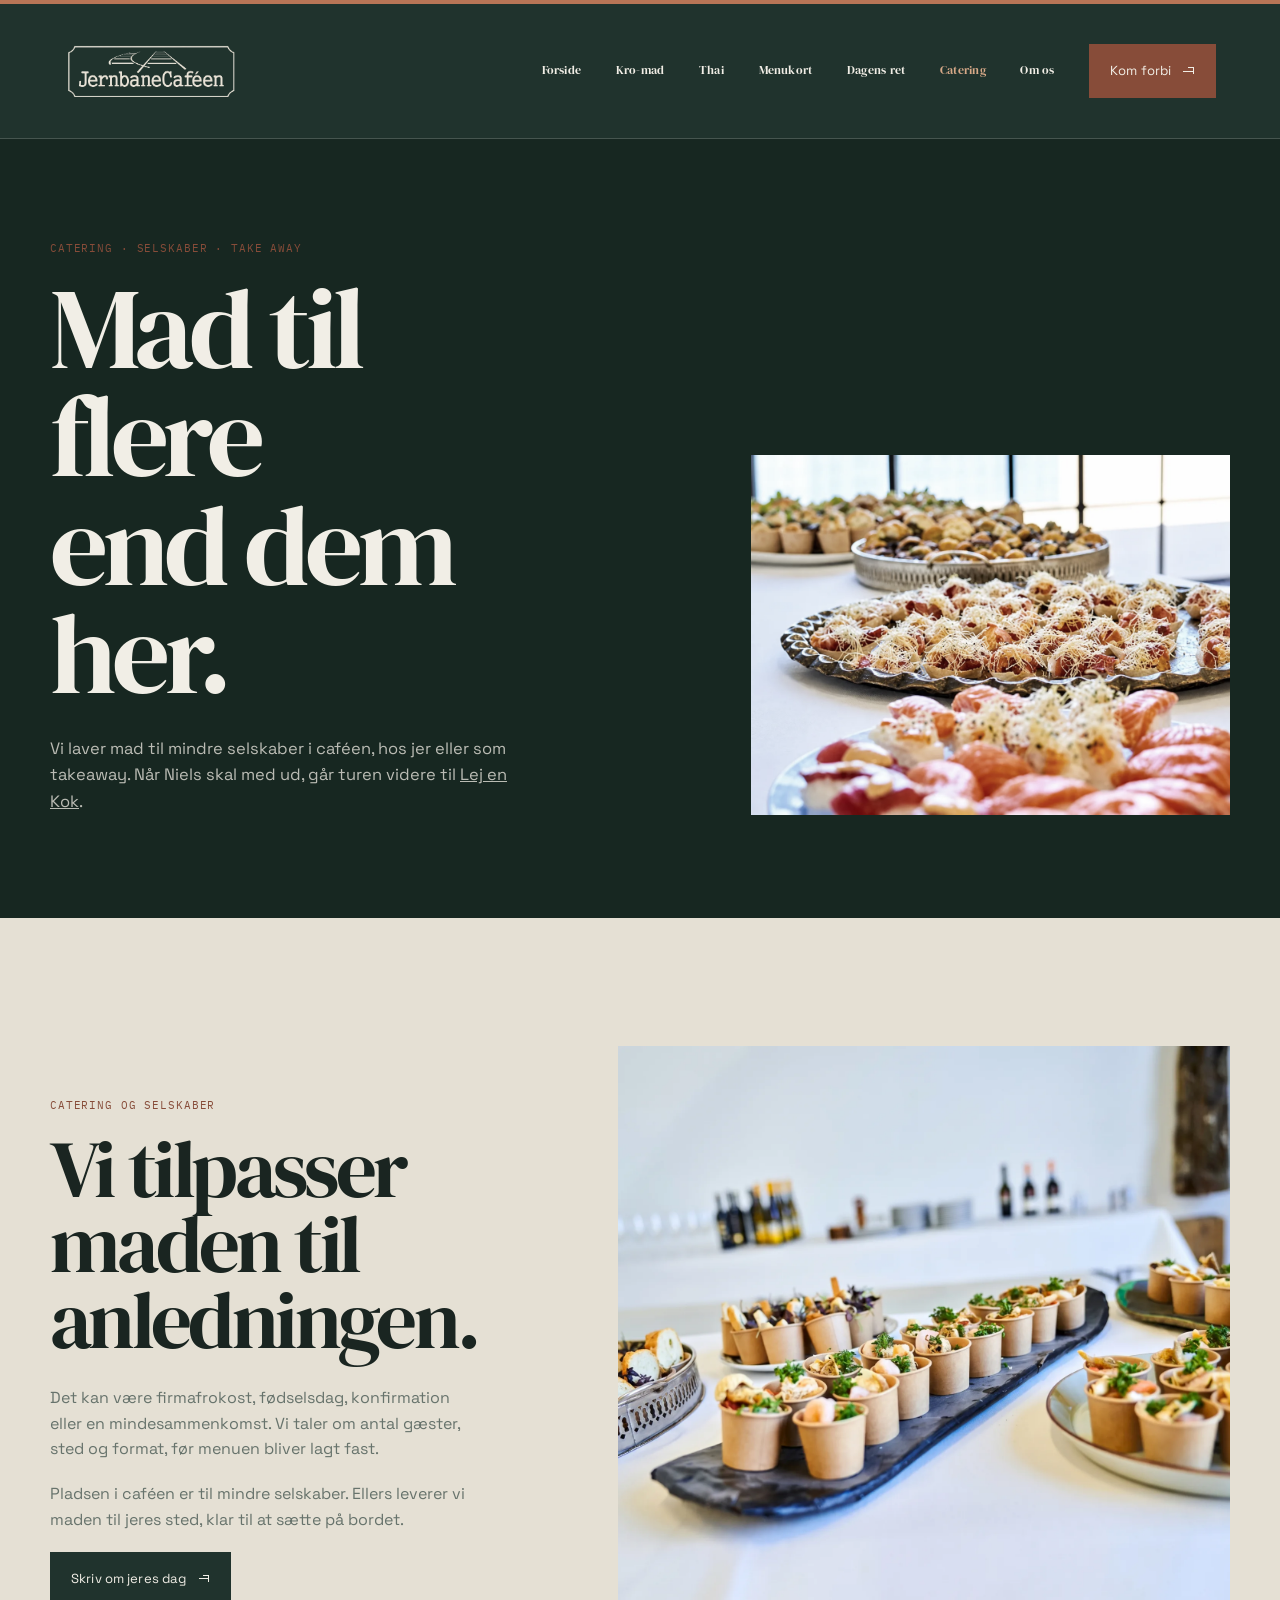
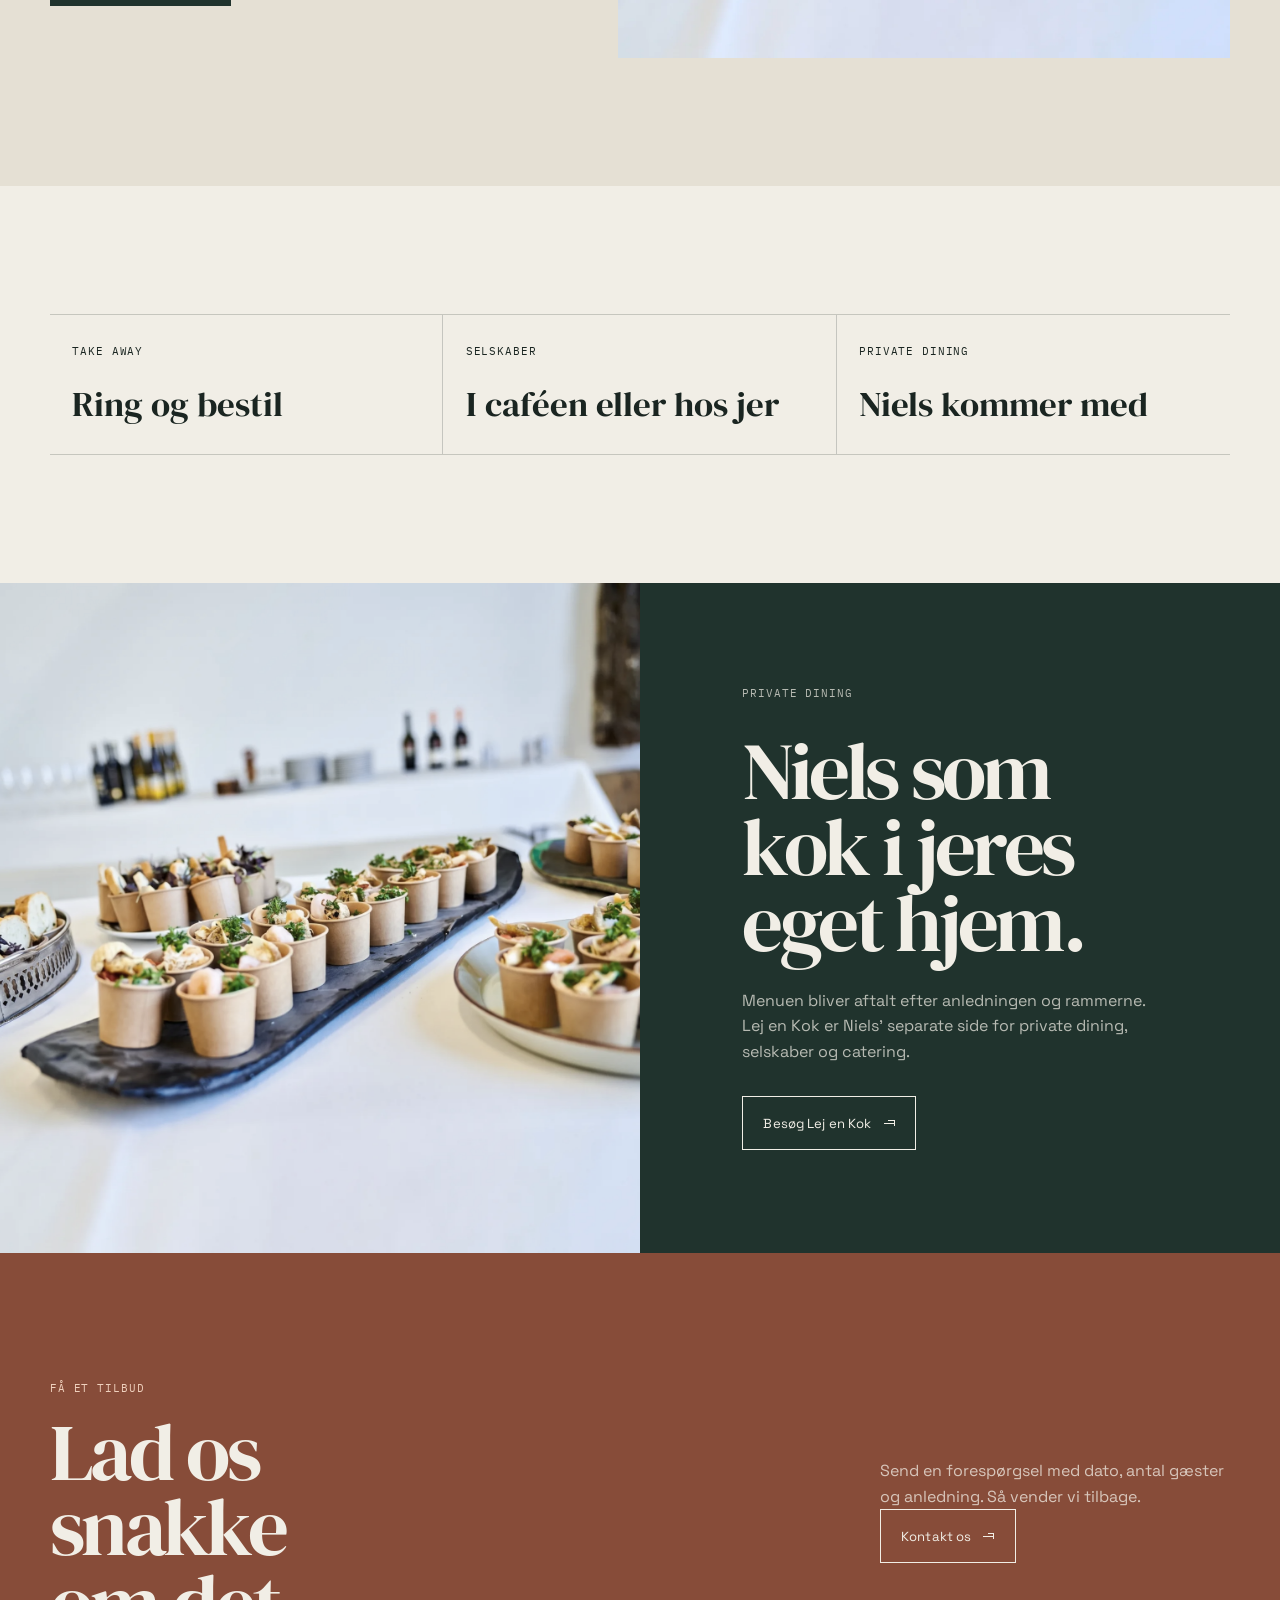
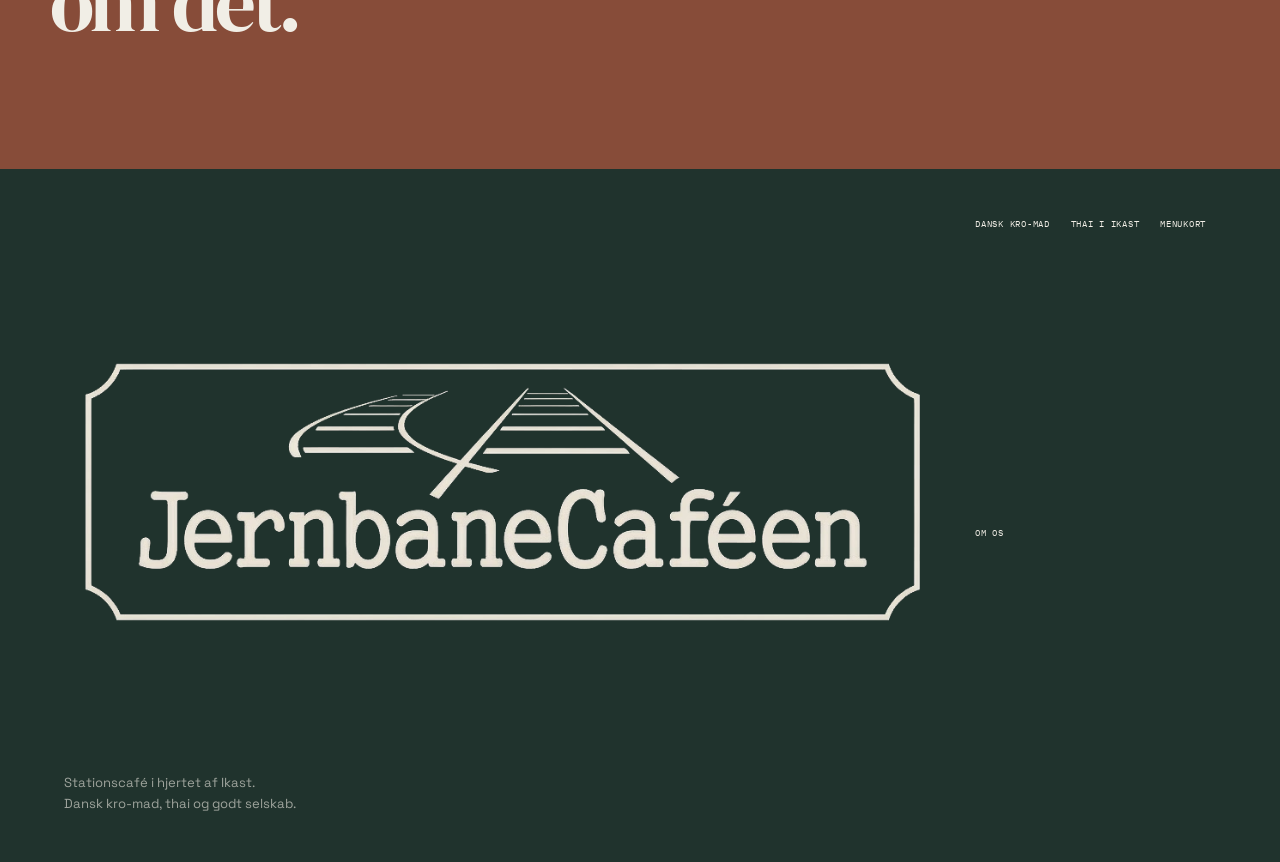
==== commit 22273448: "adapt cafe navigation to section tone" ====
--- a/catering.html
+++ b/catering.html
@@ -9,5 +9,5 @@
   <link rel="preconnect" href="https://fonts.googleapis.com"><link rel="preconnect" href="https://fonts.gstatic.com" crossorigin><link href="https://fonts.googleapis.com/css2?family=Caveat:wght@500;600&family=DM+Serif+Display:ital@0;1&family=IBM+Plex+Mono:wght@400;500&family=Space+Grotesk:wght@400;500;600;700&display=swap" rel="stylesheet"><link rel="stylesheet" href="jernbane-site.css">
 </head>
 <body><a class="skip-link" href="#main">Spring til indhold</a><header class="jb-header"><a class="jb-logo" href="index.html" aria-label="Jernbanecaféen, forside"><img src="billeder/jernbane-logo-creme.png" alt="Jernbanecaféen"></a><button class="jb-menu" type="button" aria-controls="jb-mobile-nav" aria-expanded="false">Menu</button><nav class="jb-nav" id="jb-nav" aria-label="Hovednavigation"><a href="index.html">Forside</a><a href="dansk-kromad-ikast.html">Kro-mad</a><a href="thai-mad-ikast.html">Thai</a><a href="menu.html">Menukort</a><a href="dagens-ret.html">Dagens ret</a><a href="catering.html" aria-current="page">Catering</a><a href="om-os.html">Om os</a><a class="jb-button" href="index.html#kontakt">Kom forbi <span class="arrow" aria-hidden="true"></span></a></nav></header><nav id="jb-mobile-nav" class="jb-mobile" aria-label="Mobilnavigation"><button class="jb-close" type="button">Luk</button><a href="index.html">Forside</a><a href="dansk-kromad-ikast.html">Dansk kro-mad</a><a href="thai-mad-ikast.html">Thai i Ikast</a><a href="menu.html">Menukort</a><a href="dagens-ret.html">Dagens ret</a><a href="catering.html">Catering</a><a href="index.html#kontakt">Kom forbi</a></nav>
-<main id="main"><section class="jb-subhero"><div class="jb-wrap jb-subhero-inner"><div class="jb-subhero-copy reveal"><p class="jb-eyebrow">Catering · selskaber · take away</p><h1>Mad til flere<br><em>end dem her.</em></h1><p>Vi laver mad til mindre selskaber i caféen, hos jer eller som takeaway. Når Niels skal med ud, går turen videre til <a href="https://lejenkok.dk/">Lej en Kok</a>.</p></div><div class="jb-subhero-image reveal" data-delay="1"><img src="billeder/mad-catering2.webp" alt="Cateringopstilling fra Jernbanecaféen"></div></div></section><section class="jb-service jb-pad"><div class="jb-wrap jb-service-grid"><div class="jb-service-copy reveal"><p class="jb-eyebrow">Catering og selskaber</p><h2>Vi tilpasser maden til anledningen.</h2><p>Det kan være firmafrokost, fødselsdag, konfirmation eller en mindesammenkomst. Vi taler om antal gæster, sted og format, før menuen bliver lagt fast.</p><p>Pladsen i caféen er til mindre selskaber. Ellers leverer vi maden til jeres sted, klar til at sætte på bordet.</p><a class="jb-button jb-button-dark" href="index.html#kontakt">Skriv om jeres dag <span class="arrow" aria-hidden="true"></span></a></div><div class="jb-service-image reveal" data-delay="1"><img src="billeder/mad-catering.webp" alt="Cateringfade med mad fra Jernbanecaféen"></div></div></section><section class="jb-pad" style="background:var(--linen)"><div class="jb-wrap jb-facts"><div class="jb-fact"><span class="jb-mono">Take away</span><strong>Ring og bestil</strong></div><div class="jb-fact"><span class="jb-mono">Selskaber</span><strong>I caféen eller hos jer</strong></div><div class="jb-fact"><span class="jb-mono">Private dining</span><strong>Niels kommer med</strong></div></div></section><section class="jb-place"><div class="jb-place-image"><img src="billeder/mad-catering2.webp" alt="Cateringfade med mad fra Jernbanecaféen" loading="lazy"></div><div class="jb-place-copy reveal"><p class="jb-eyebrow">Private dining</p><h2>Niels som kok i jeres eget hjem.</h2><p>Menuen bliver aftalt efter anledningen og rammerne. Lej en Kok er Niels' separate side for private dining, selskaber og catering.</p><a class="jb-button jb-button-outline" href="https://lejenkok.dk/" target="_blank" rel="noopener">Besøg Lej en Kok <span class="arrow" aria-hidden="true"></span></a></div></section><section class="jb-callout jb-pad"><div class="jb-wrap jb-callout-inner"><div><p class="jb-eyebrow" style="color:#efd0bd">Få et tilbud</p><h2>Lad os snakke om det.</h2></div><div><p>Send en forespørgsel med dato, antal gæster og anledning. Så vender vi tilbage.</p><a class="jb-button jb-button-outline" href="index.html#kontakt">Kontakt os <span class="arrow" aria-hidden="true"></span></a></div></div></section></main>
+<main id="main"><section class="jb-subhero"><div class="jb-wrap jb-subhero-inner"><div class="jb-subhero-copy reveal"><p class="jb-eyebrow">Catering · selskaber · take away</p><h1>Mad til flere<br><em>end dem her.</em></h1><p>Vi laver mad til mindre selskaber i caféen, hos jer eller som takeaway. Når Niels skal med ud, går turen videre til <a href="https://lejenkok.dk/">Lej en Kok</a>.</p></div><div class="jb-subhero-image reveal" data-delay="1"><img src="billeder/mad-catering2.webp" alt="Cateringopstilling fra Jernbanecaféen"></div></div></section><section class="jb-service jb-pad"><div class="jb-wrap jb-service-grid"><div class="jb-service-copy reveal"><p class="jb-eyebrow">Catering og selskaber</p><h2>Vi tilpasser maden til anledningen.</h2><p>Det kan være firmafrokost, fødselsdag, konfirmation eller en mindesammenkomst. Vi taler om antal gæster, sted og format, før menuen bliver lagt fast.</p><p>Pladsen i caféen er til mindre selskaber. Ellers leverer vi maden til jeres sted, klar til at sætte på bordet.</p><a class="jb-button jb-button-dark" href="index.html#kontakt">Skriv om jeres dag <span class="arrow" aria-hidden="true"></span></a></div><div class="jb-service-image reveal" data-delay="1"><img src="billeder/mad-catering.webp" alt="Cateringfade med mad fra Jernbanecaféen"></div></div></section><section class="jb-pad" style="background:var(--linen)"><div class="jb-wrap jb-facts"><div class="jb-fact"><span class="jb-mono">Take away</span><strong>Ring og bestil</strong></div><div class="jb-fact"><span class="jb-mono">Selskaber</span><strong>I caféen eller hos jer</strong></div><div class="jb-fact"><span class="jb-mono">Private dining</span><strong>Niels kommer med</strong></div></div></section><section class="jb-place"><div class="jb-place-image"><img src="billeder/mad-catering.webp" alt="Cateringfade med mad fra Jernbanecaféen" loading="lazy"></div><div class="jb-place-copy reveal"><p class="jb-eyebrow">Private dining</p><h2>Niels som kok i jeres eget hjem.</h2><p>Menuen bliver aftalt efter anledningen og rammerne. Lej en Kok er Niels' separate side for private dining, selskaber og catering.</p><a class="jb-button jb-button-outline" href="https://lejenkok.dk/" target="_blank" rel="noopener">Besøg Lej en Kok <span class="arrow" aria-hidden="true"></span></a></div></section><section class="jb-callout jb-pad"><div class="jb-wrap jb-callout-inner"><div><p class="jb-eyebrow" style="color:#efd0bd">Få et tilbud</p><h2>Lad os snakke om det.</h2></div><div><p>Send en forespørgsel med dato, antal gæster og anledning. Så vender vi tilbage.</p><a class="jb-button jb-button-outline" href="index.html#kontakt">Kontakt os <span class="arrow" aria-hidden="true"></span></a></div></div></section></main>
 <footer class="jb-footer"><div><a class="jb-footer-logo" href="index.html" aria-label="Jernbanecaféen, forside"><img src="billeder/jernbane-logo-creme.png" alt="Jernbanecaféen"></a><p>Stationscafé i hjertet af Ikast.<br>Dansk kro-mad, thai og godt selskab.</p></div><nav aria-label="Footer navigation"><a href="dansk-kromad-ikast.html">Dansk kro-mad</a><a href="thai-mad-ikast.html">Thai i Ikast</a><a href="menu.html">Menukort</a><a href="om-os.html">Om os</a></nav></footer><script src="jernbane-site.js" defer></script></body></html>
--- a/jernbane-site.css
+++ b/jernbane-site.css
@@ -201,4 +201,8 @@
   .jb-contact { padding-top: 4.5rem; padding-bottom: 4.5rem; }
   .jb-contact-grid { gap: 1.5rem; }
 }
-@media (prefers-reduced-motion: reduce) { html { scroll-behavior:auto; } *,*::before,*::after { animation-duration:.01ms !important; transition-duration:.01ms !important; }.reveal { opacity:1; transform:none; } }
+@media (prefers-reduced-motion: reduce) { html { scroll-behavior:auto; } *,*::before,*::after { animation-duration:.01ms !important; transition-duration:.01ms !important; }.reveal, .js .reveal { opacity:1; transform:none; } }
+.jb-header.is-light { color: var(--ink); background: var(--linen); border-top-color: var(--copper-deep); border-bottom-color: var(--line); }
+.jb-header.is-light .jb-menu { color: var(--ink); border-color: rgba(26,37,33,.35); }
+.jb-header.is-light .jb-nav a[aria-current="page"], .jb-header.is-light .jb-nav a:not(.jb-button):hover { color: var(--copper-deep); }
+@media (max-width: 850px) { .jb-header.is-light .jb-nav { background: var(--linen); border-top-color: var(--line); } }
